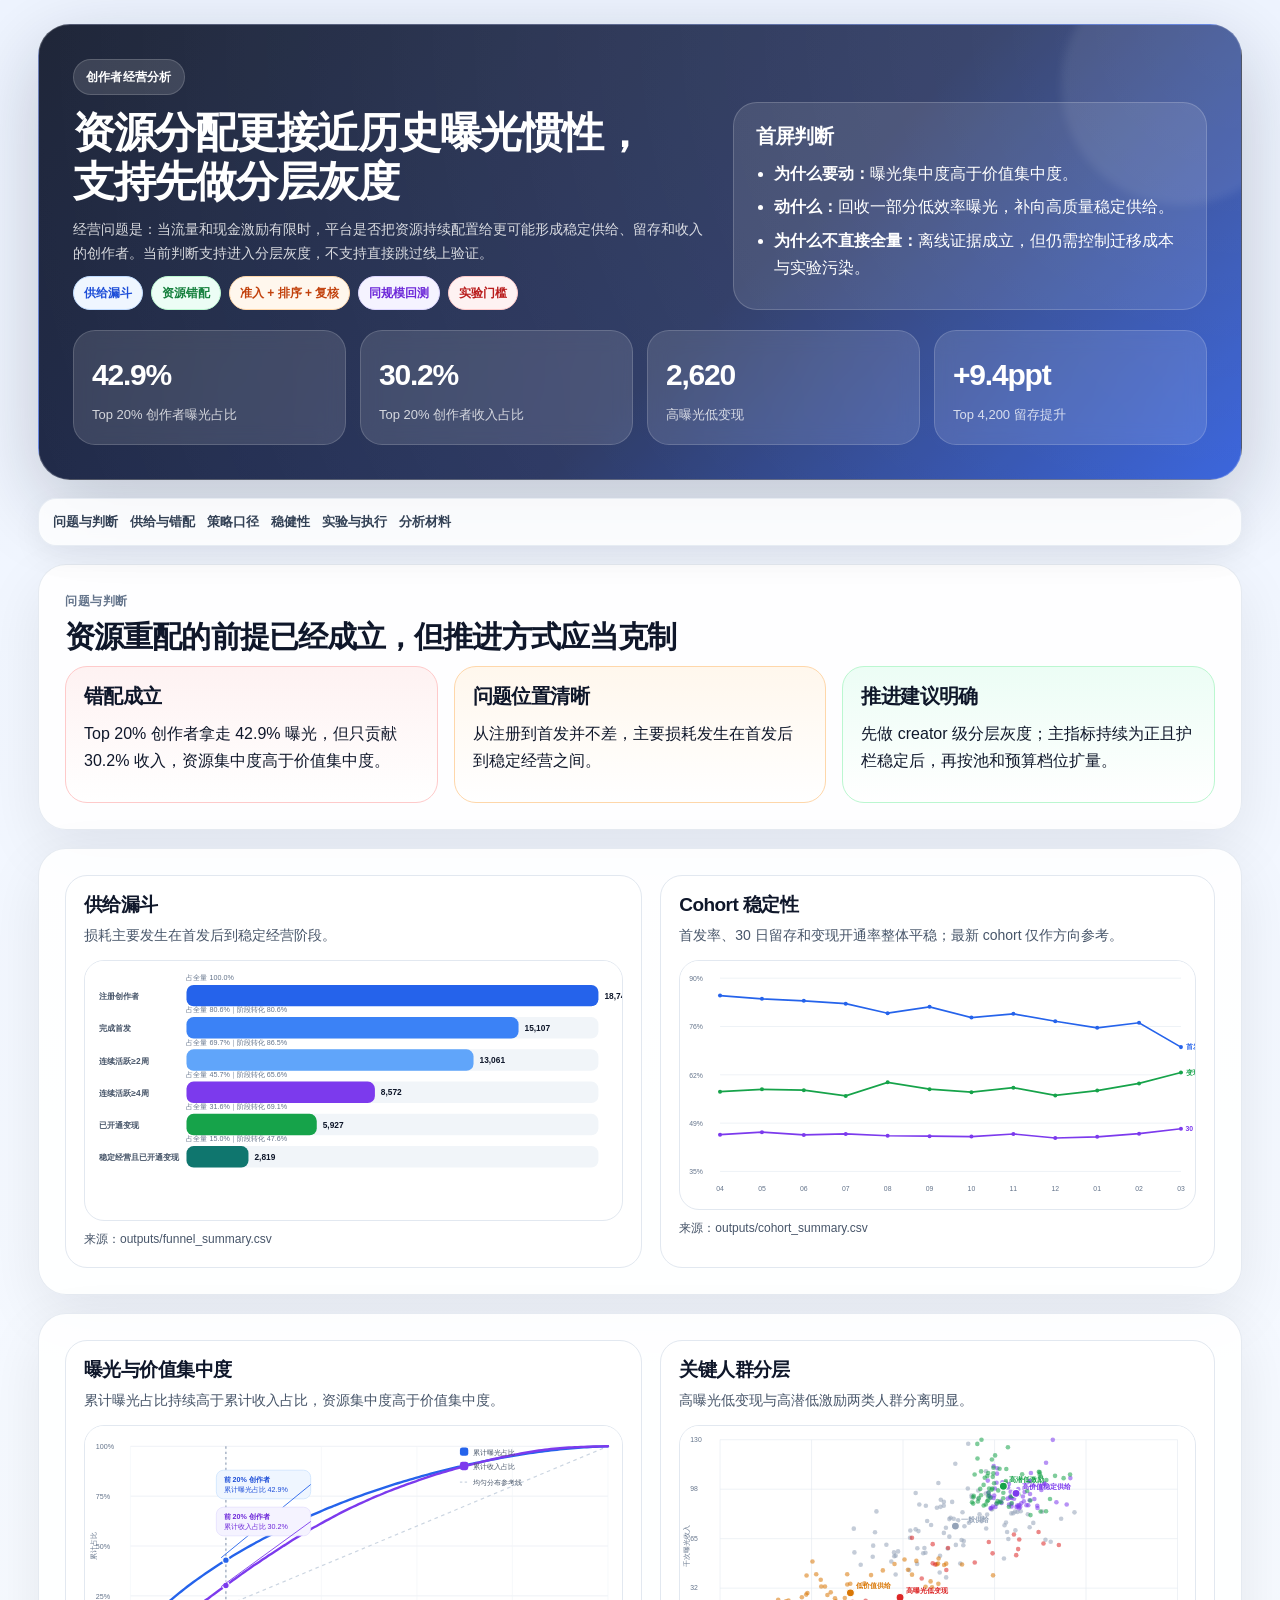
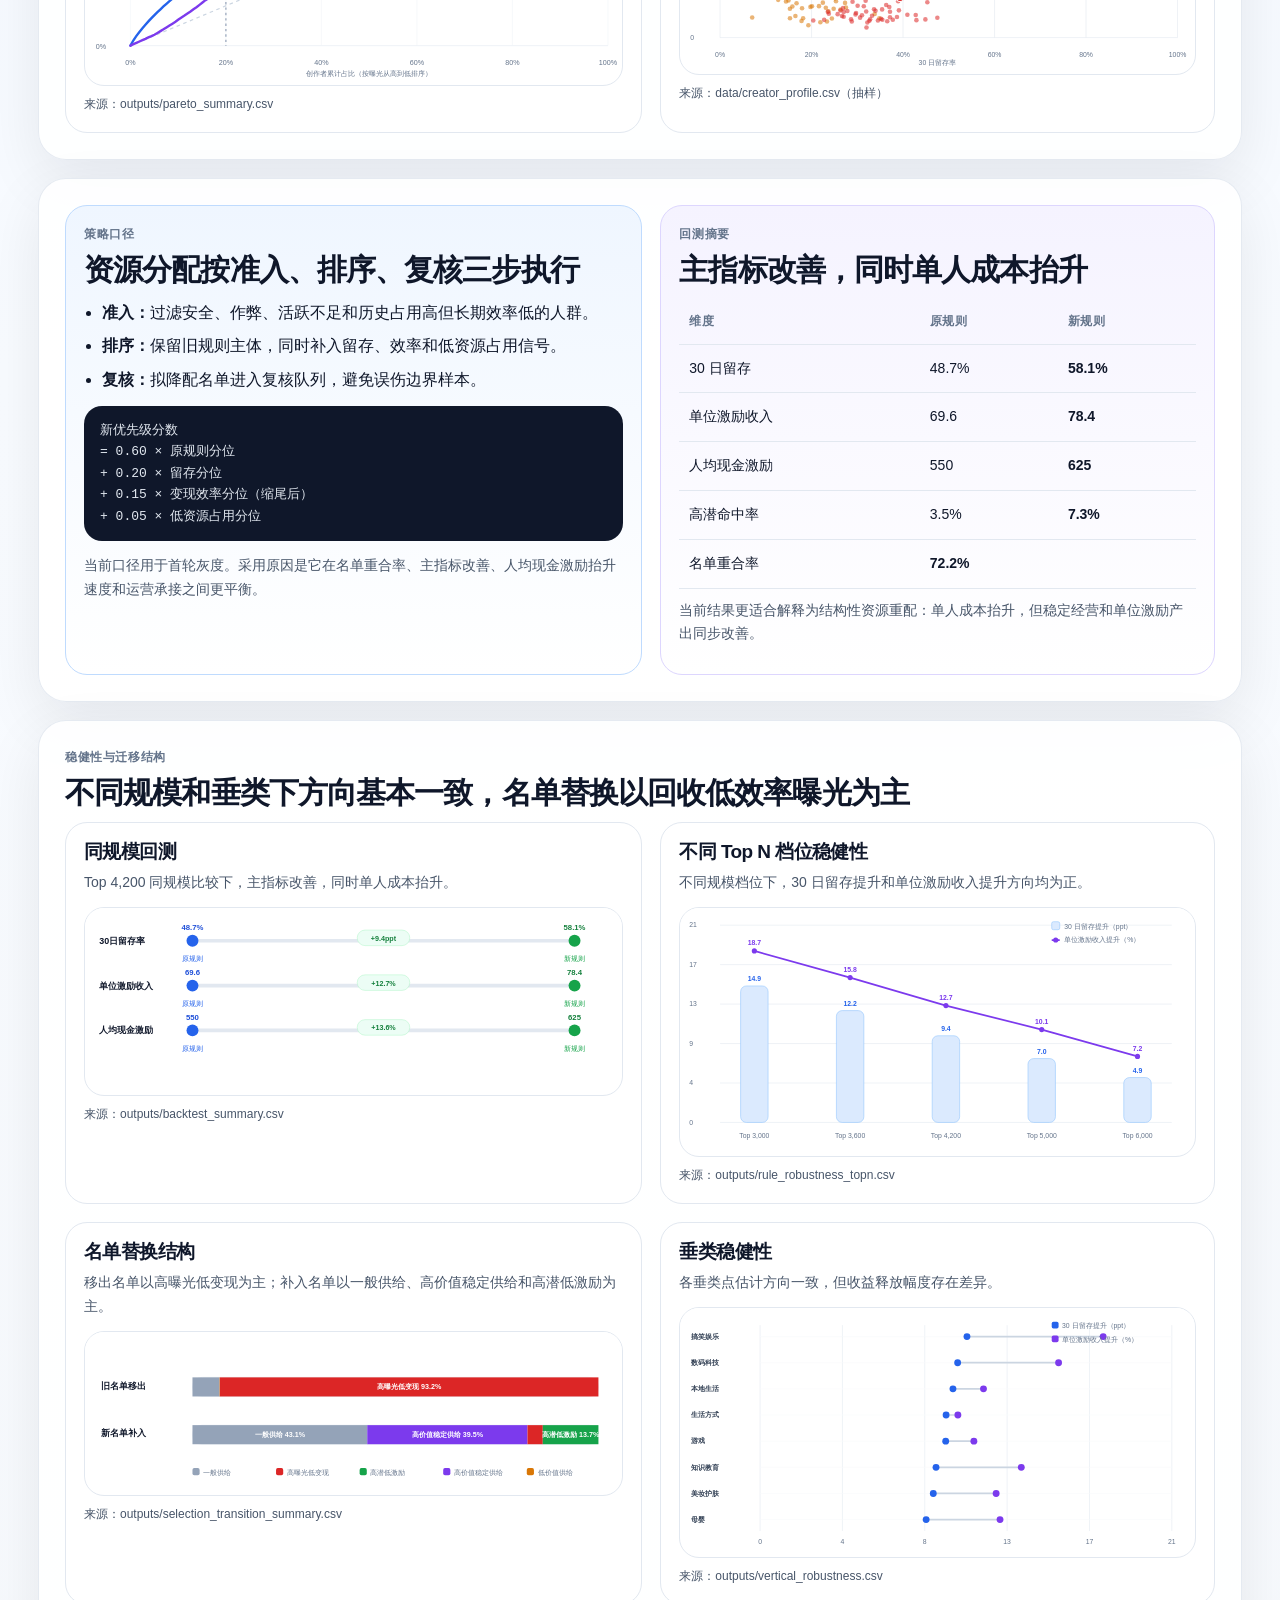
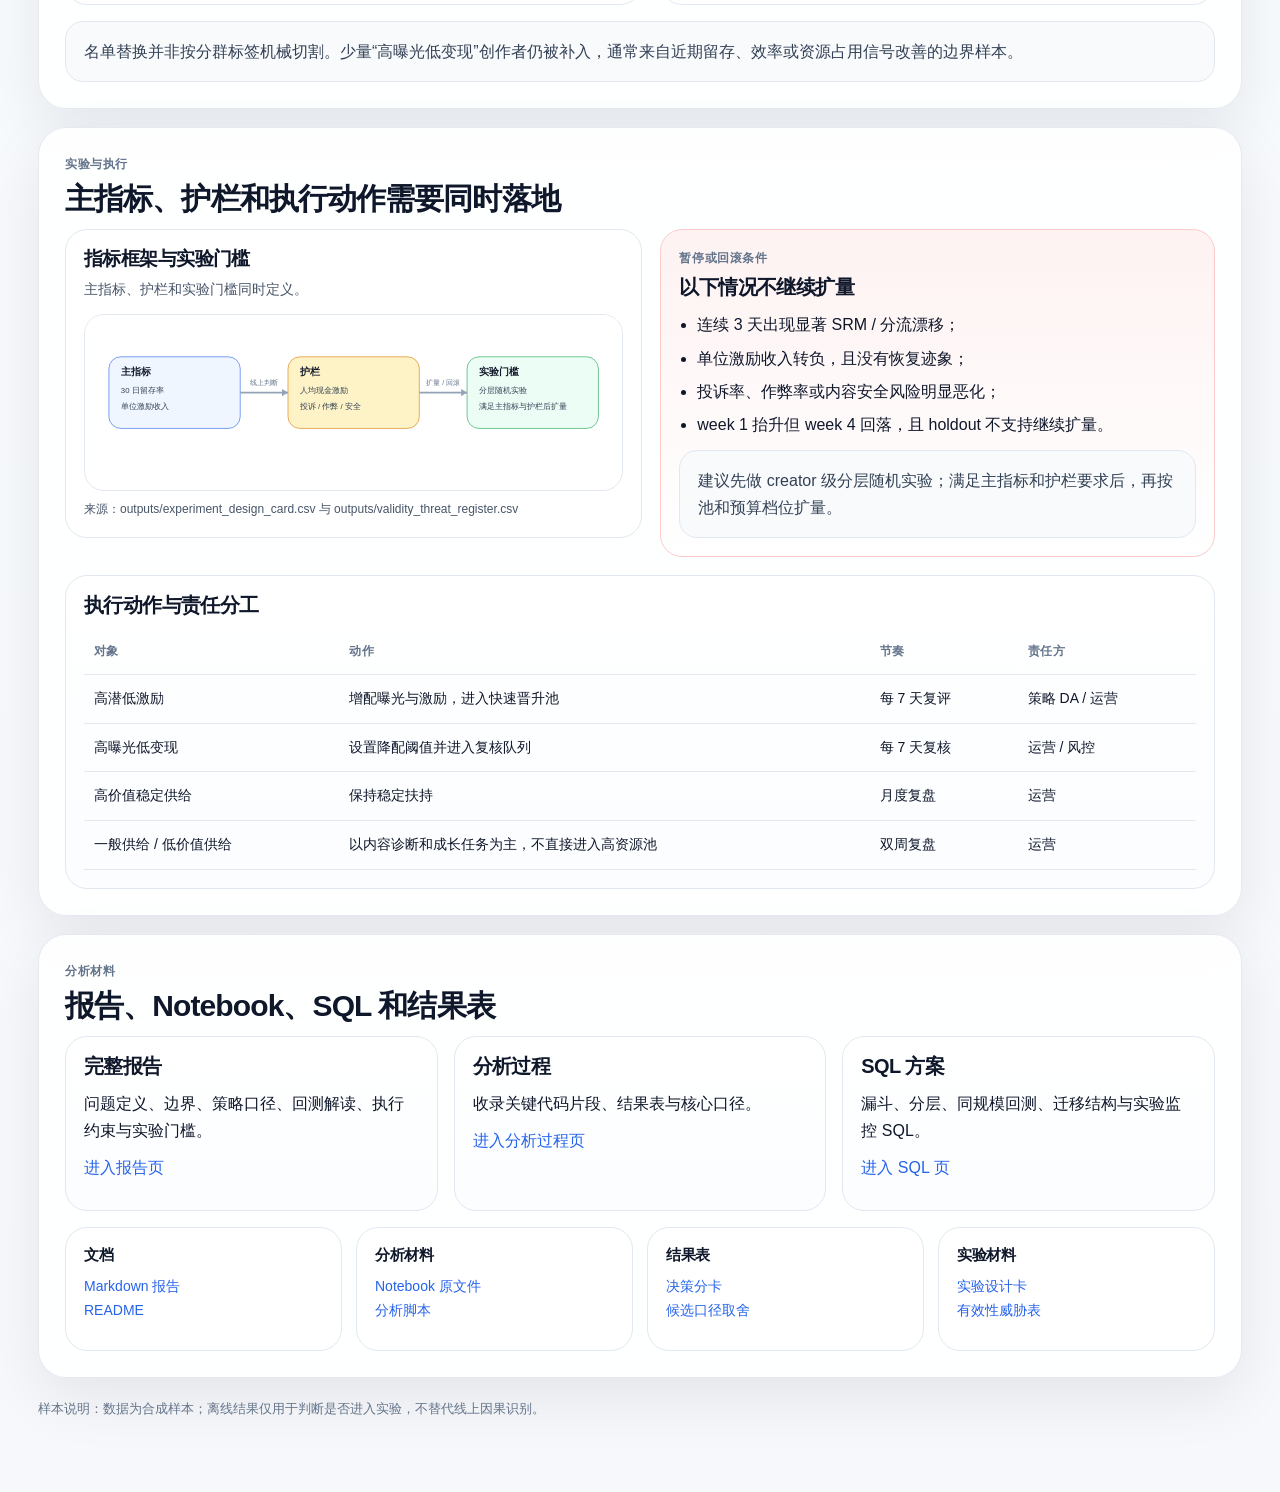
==== portfolio/index.html @ e6a39492 "first" ====
<!doctype html>
<html lang="zh-CN">
<head>
<meta charset="utf-8">
<meta name="viewport" content="width=device-width, initial-scale=1">
<title>创作者经营分析｜资源重配与实验上线</title>
<style>
:root{
  --bg:#eef4ff;--bg2:#f8fbff;--surface:#ffffff;--surface2:#f8fafc;--text:#0f172a;--muted:#475569;--line:#e2e8f0;
  --primary:#2563eb;--primary-soft:#dbeafe;--green:#16a34a;--green-soft:#ecfdf5;--amber:#d97706;--amber-soft:#fff7ed;
  --purple:#7c3aed;--purple-soft:#f5f3ff;--red:#dc2626;--red-soft:#fef2f2;--shadow:0 20px 60px rgba(2,8,23,.08);
}
*{box-sizing:border-box}
html{scroll-behavior:smooth}
body{margin:0;font-family:-apple-system,BlinkMacSystemFont,"Segoe UI","PingFang SC","Hiragino Sans GB","Microsoft YaHei",Arial,sans-serif;background:linear-gradient(180deg,var(--bg) 0%,var(--bg2) 42%,#f6f8fb 100%);color:var(--text);line-height:1.7}
a{color:var(--primary);text-decoration:none}
a:hover{text-decoration:underline}
.wrap{max-width:1240px;margin:0 auto;padding:24px 18px 72px}
.hero{position:relative;overflow:hidden;border-radius:32px;padding:34px;border:1px solid rgba(255,255,255,.22);background:radial-gradient(circle at top right,rgba(255,255,255,.18),rgba(255,255,255,.06)),linear-gradient(135deg,#0f172a,#172554 58%,#1d4ed8);color:#fff;box-shadow:0 24px 80px rgba(15,23,42,.22)}
.hero:before{content:"";position:absolute;right:-60px;top:-60px;width:240px;height:240px;border-radius:50%;background:rgba(255,255,255,.08);filter:blur(4px)}
.hero-grid{display:grid;grid-template-columns:1.15fr .85fr;gap:18px;align-items:end}
.badge{display:inline-flex;gap:8px;align-items:center;padding:7px 12px;border-radius:999px;background:rgba(255,255,255,.13);border:1px solid rgba(255,255,255,.16);font-size:12px;font-weight:700;letter-spacing:.02em}
h1,h2,h3,h4{line-height:1.15;letter-spacing:-.03em;margin:0 0 12px}
h1{font-size:42px} h2{font-size:30px} h3{font-size:20px} h4{font-size:15px}
p{margin:0 0 10px}
.small{font-size:14px;color:var(--muted)}
.hero .small{color:rgba(255,255,255,.82)}
.metric-grid{display:grid;grid-template-columns:repeat(4,minmax(0,1fr));gap:14px;margin-top:20px}
.metric{padding:18px;border-radius:22px;background:rgba(255,255,255,.12);border:1px solid rgba(255,255,255,.16);backdrop-filter:blur(10px)}
.metric .num{font-size:30px;font-weight:800;letter-spacing:-.04em}
.metric .lab{font-size:13px;color:rgba(255,255,255,.78);margin-top:4px}
.hero-panel{padding:22px;border-radius:24px;background:rgba(255,255,255,.10);border:1px solid rgba(255,255,255,.18)}
.hero-panel ul{margin:12px 0 0 18px}
.nav{position:sticky;top:12px;z-index:20;margin:18px 0;padding:12px 14px;border-radius:18px;background:rgba(255,255,255,.82);backdrop-filter:blur(12px);border:1px solid rgba(226,232,240,.8);display:flex;gap:12px;flex-wrap:wrap;box-shadow:0 10px 30px rgba(15,23,42,.06)}
.nav a{font-size:13px;font-weight:800;color:#334155}
.section{margin-top:18px;border-radius:28px;padding:26px;background:rgba(255,255,255,.88);border:1px solid rgba(226,232,240,.88);box-shadow:var(--shadow)}
.two{display:grid;grid-template-columns:1.02fr .98fr;gap:18px}
.three{display:grid;grid-template-columns:repeat(3,minmax(0,1fr));gap:16px}
.four{display:grid;grid-template-columns:repeat(4,minmax(0,1fr));gap:14px}
.card{border:1px solid var(--line);border-radius:22px;padding:18px;background:#fff}
.card.soft{background:linear-gradient(180deg,#fff,#fbfdff)}
.card.blue{background:linear-gradient(180deg,#eff6ff,#ffffff);border-color:#bfdbfe}
.card.green{background:linear-gradient(180deg,#ecfdf5,#ffffff);border-color:#bbf7d0}
.card.amber{background:linear-gradient(180deg,#fff7ed,#ffffff);border-color:#fed7aa}
.card.purple{background:linear-gradient(180deg,#f5f3ff,#ffffff);border-color:#ddd6fe}
.card.red{background:linear-gradient(180deg,#fef2f2,#ffffff);border-color:#fecaca}
.kicker{font-size:12px;font-weight:800;letter-spacing:.05em;text-transform:uppercase;color:#64748b;margin-bottom:8px}
.pillrow{display:flex;gap:8px;flex-wrap:wrap;margin-top:10px}
.pill{display:inline-flex;align-items:center;padding:6px 10px;border-radius:999px;font-size:12px;font-weight:800;border:1px solid transparent}
.pill.blue{background:#eff6ff;border-color:#bfdbfe;color:#1d4ed8}
.pill.green{background:#ecfdf5;border-color:#bbf7d0;color:#15803d}
.pill.amber{background:#fff7ed;border-color:#fed7aa;color:#c2410c}
.pill.purple{background:#f5f3ff;border-color:#ddd6fe;color:#6d28d9}
.pill.red{background:#fef2f2;border-color:#fecaca;color:#b91c1c}
.note{padding:16px 18px;border-radius:18px;border:1px solid var(--line);background:#f8fafc;color:#334155}
.table{width:100%;border-collapse:collapse;font-size:14px}
.table th,.table td{padding:12px 10px;border-bottom:1px solid var(--line);text-align:left;vertical-align:top}
.table th{font-size:12px;letter-spacing:.04em;text-transform:uppercase;color:#64748b}
.code{font-family:ui-monospace,SFMono-Regular,Menlo,monospace;background:#0f172a;color:#e2e8f0;padding:14px 16px;border-radius:18px;overflow:auto;font-size:13px;line-height:1.65}
pre.code{white-space:pre-wrap}
.figcap{font-size:14px;color:var(--muted);margin-top:10px}
.list{margin:8px 0 0 18px;padding:0}
.list li{margin:6px 0}
.divider{height:1px;background:linear-gradient(90deg,transparent,#cbd5e1,transparent);margin:18px 0}
.footer{margin-top:20px;color:#64748b;font-size:13px}
.callout{padding:18px 20px;border-radius:22px;background:linear-gradient(135deg,#eff6ff,#ffffff);border:1px solid #bfdbfe}
.chart-block{border:1px solid var(--line);border-radius:22px;padding:18px;background:#fff}
.chart-head h3{font-size:19px;margin-bottom:8px}
.chart-head p{font-size:14px;color:var(--muted);margin-bottom:12px}
.chart-svg{border-radius:20px;border:1px solid var(--line);background:#fff;overflow:hidden}
.chart-note{font-size:12px;color:var(--muted);margin-top:8px}
@media (max-width:980px){.hero-grid,.two,.three,.four,.metric-grid{grid-template-columns:1fr 1fr} h1{font-size:36px}}
@media (max-width:720px){.hero-grid,.two,.three,.four,.metric-grid{grid-template-columns:1fr}.wrap{padding:14px 12px 40px}.section{padding:20px}.nav{position:static} h1{font-size:30px} h2{font-size:25px}}
</style>
</head>
<body><div class="wrap">
<section class="hero" id="top">
  <div class="hero-grid">
    <div>
      <div class="badge">创作者经营分析</div>
      <h1 style="margin-top:14px;">资源分配更接近历史曝光惯性，<br>支持先做分层灰度</h1>
      <p class="small">经营问题是：当流量和现金激励有限时，平台是否把资源持续配置给更可能形成稳定供给、留存和收入的创作者。当前判断支持进入分层灰度，不支持直接跳过线上验证。</p>
      <div class="pillrow">
        <span class="pill blue">供给漏斗</span>
        <span class="pill green">资源错配</span>
        <span class="pill amber">准入 + 排序 + 复核</span>
        <span class="pill purple">同规模回测</span>
        <span class="pill red">实验门槛</span>
      </div>
    </div>
    <div class="hero-panel">
      <h3>首屏判断</h3>
      <ul class="list">
        <li><strong>为什么要动：</strong>曝光集中度高于价值集中度。</li>
        <li><strong>动什么：</strong>回收一部分低效率曝光，补向高质量稳定供给。</li>
        <li><strong>为什么不直接全量：</strong>离线证据成立，但仍需控制迁移成本与实验污染。</li>
      </ul>
    </div>
  </div>
  <div class="metric-grid">
    <div class="metric"><div class="num">42.9%</div><div class="lab">Top 20% 创作者曝光占比</div></div>
    <div class="metric"><div class="num">30.2%</div><div class="lab">Top 20% 创作者收入占比</div></div>
    <div class="metric"><div class="num">2,620</div><div class="lab">高曝光低变现</div></div>
    <div class="metric"><div class="num">+9.4ppt</div><div class="lab">Top 4,200 留存提升</div></div>
  </div>
</section>

<div class="nav">
  <a href="#judgement">问题与判断</a>
  <a href="#diagnosis">供给与错配</a>
  <a href="#strategy">策略口径</a>
  <a href="#robustness">稳健性</a>
  <a href="#launch">实验与执行</a>
  <a href="#materials">分析材料</a>
</div>

<section class="section" id="judgement">
  <div class="kicker">问题与判断</div>
  <h2>资源重配的前提已经成立，但推进方式应当克制</h2>
  <div class="three" style="margin-top:12px;">
    <div class="card red">
      <h3>错配成立</h3>
      <p>Top 20% 创作者拿走 42.9% 曝光，但只贡献 30.2% 收入，资源集中度高于价值集中度。</p>
    </div>
    <div class="card amber">
      <h3>问题位置清晰</h3>
      <p>从注册到首发并不差，主要损耗发生在首发后到稳定经营之间。</p>
    </div>
    <div class="card green">
      <h3>推进建议明确</h3>
      <p>先做 creator 级分层灰度；主指标持续为正且护栏稳定后，再按池和预算档位扩量。</p>
    </div>
  </div>
</section>

<section class="section two" id="diagnosis">
  <div class="chart-block">
    <div class="chart-head">
      <h3>供给漏斗</h3>
      <p>损耗主要发生在首发后到稳定经营阶段。</p>
    </div>
    <div class="chart-svg"><svg viewBox="0 0 900 420" width="100%" height="100%" xmlns="http://www.w3.org/2000/svg" role="img"><rect x="0" y="0" width="900" height="420" rx="22" fill="#fff"/><text x="24" y="64" font-size="14" fill="#475569" font-weight="700">注册创作者</text><rect x="170" y="40" width="690" height="36" rx="12" fill="#f1f5f9"/><rect x="170" y="40" width="690.0" height="36" rx="12" fill="#2563eb"/><text x="870.0" y="63" font-size="14" fill="#0f172a" font-weight="700">18,742</text><text x="170" y="32" font-size="12" fill="#64748b">占全量 100.0%</text><text x="24" y="118" font-size="14" fill="#475569" font-weight="700">完成首发</text><rect x="170" y="94" width="690" height="36" rx="12" fill="#f1f5f9"/><rect x="170" y="94" width="556.2" height="36" rx="12" fill="#3b82f6"/><text x="736.2" y="117" font-size="14" fill="#0f172a" font-weight="700">15,107</text><text x="170" y="86" font-size="12" fill="#64748b">占全量 80.6%｜阶段转化 80.6%</text><text x="24" y="172" font-size="14" fill="#475569" font-weight="700">连续活跃≥2周</text><rect x="170" y="148" width="690" height="36" rx="12" fill="#f1f5f9"/><rect x="170" y="148" width="480.8" height="36" rx="12" fill="#60a5fa"/><text x="660.8" y="171" font-size="14" fill="#0f172a" font-weight="700">13,061</text><text x="170" y="140" font-size="12" fill="#64748b">占全量 69.7%｜阶段转化 86.5%</text><text x="24" y="226" font-size="14" fill="#475569" font-weight="700">连续活跃≥4周</text><rect x="170" y="202" width="690" height="36" rx="12" fill="#f1f5f9"/><rect x="170" y="202" width="315.6" height="36" rx="12" fill="#7c3aed"/><text x="495.6" y="225" font-size="14" fill="#0f172a" font-weight="700">8,572</text><text x="170" y="194" font-size="12" fill="#64748b">占全量 45.7%｜阶段转化 65.6%</text><text x="24" y="280" font-size="14" fill="#475569" font-weight="700">已开通变现</text><rect x="170" y="256" width="690" height="36" rx="12" fill="#f1f5f9"/><rect x="170" y="256" width="218.2" height="36" rx="12" fill="#16a34a"/><text x="398.2" y="279" font-size="14" fill="#0f172a" font-weight="700">5,927</text><text x="170" y="248" font-size="12" fill="#64748b">占全量 31.6%｜阶段转化 69.1%</text><text x="24" y="334" font-size="14" fill="#475569" font-weight="700">稳定经营且已开通变现</text><rect x="170" y="310" width="690" height="36" rx="12" fill="#f1f5f9"/><rect x="170" y="310" width="103.8" height="36" rx="12" fill="#0f766e"/><text x="283.8" y="333" font-size="14" fill="#0f172a" font-weight="700">2,819</text><text x="170" y="302" font-size="12" fill="#64748b">占全量 15.0%｜阶段转化 47.6%</text></svg></div>
    <div class="chart-note">来源：outputs/funnel_summary.csv</div>
  </div>
  <div class="chart-block">
    <div class="chart-head">
      <h3>Cohort 稳定性</h3>
      <p>首发率、30 日留存和变现开通率整体平稳；最新 cohort 仅作方向参考。</p>
    </div>
    <div class="chart-svg"><svg viewBox="0 0 900 420" width="100%" height="100%" xmlns="http://www.w3.org/2000/svg" role="img"><rect x="0" y="0" width="900" height="420" rx="22" fill="#fff"/><line x1="70" y1="368.0" x2="876" y2="368.0" stroke="#e2e8f0" stroke-width="1"/><text x="16" y="373.0" font-size="12" fill="#64748b">35%</text><line x1="70" y1="283.5" x2="876" y2="283.5" stroke="#e2e8f0" stroke-width="1"/><text x="16" y="288.5" font-size="12" fill="#64748b">49%</text><line x1="70" y1="199.0" x2="876" y2="199.0" stroke="#e2e8f0" stroke-width="1"/><text x="16" y="204.0" font-size="12" fill="#64748b">62%</text><line x1="70" y1="114.5" x2="876" y2="114.5" stroke="#e2e8f0" stroke-width="1"/><text x="16" y="119.5" font-size="12" fill="#64748b">76%</text><line x1="70" y1="30.0" x2="876" y2="30.0" stroke="#e2e8f0" stroke-width="1"/><text x="16" y="35.0" font-size="12" fill="#64748b">90%</text><path d="M 70.0 60.4 L 143.3 66.2 L 216.5 69.6 L 289.8 74.6 L 363.1 91.3 L 436.4 80.2 L 509.6 98.9 L 582.9 92.3 L 656.2 105.4 L 729.5 116.8 L 802.7 108.0 L 876.0 150.6" fill="none" stroke="#2563eb" stroke-width="3"/><circle cx="70.0" cy="60.4" r="3.5" fill="#2563eb" /><circle cx="143.3" cy="66.2" r="3.5" fill="#2563eb" /><circle cx="216.5" cy="69.6" r="3.5" fill="#2563eb" /><circle cx="289.8" cy="74.6" r="3.5" fill="#2563eb" /><circle cx="363.1" cy="91.3" r="3.5" fill="#2563eb" /><circle cx="436.4" cy="80.2" r="3.5" fill="#2563eb" /><circle cx="509.6" cy="98.9" r="3.5" fill="#2563eb" /><circle cx="582.9" cy="92.3" r="3.5" fill="#2563eb" /><circle cx="656.2" cy="105.4" r="3.5" fill="#2563eb" /><circle cx="729.5" cy="116.8" r="3.5" fill="#2563eb" /><circle cx="802.7" cy="108.0" r="3.5" fill="#2563eb" /><circle cx="876.0" cy="150.6" r="3.5" fill="#2563eb" /><text x="884.0" y="154.6" font-size="12" fill="#2563eb" font-weight="700">首发率 70.4%</text><path d="M 70.0 303.7 L 143.3 299.3 L 216.5 304.1 L 289.8 302.3 L 363.1 305.6 L 436.4 306.4 L 509.6 307.0 L 582.9 302.5 L 656.2 309.5 L 729.5 307.5 L 802.7 302.0 L 876.0 293.3" fill="none" stroke="#7c3aed" stroke-width="3"/><circle cx="70.0" cy="303.7" r="3.5" fill="#7c3aed" /><circle cx="143.3" cy="299.3" r="3.5" fill="#7c3aed" /><circle cx="216.5" cy="304.1" r="3.5" fill="#7c3aed" /><circle cx="289.8" cy="302.3" r="3.5" fill="#7c3aed" /><circle cx="363.1" cy="305.6" r="3.5" fill="#7c3aed" /><circle cx="436.4" cy="306.4" r="3.5" fill="#7c3aed" /><circle cx="509.6" cy="307.0" r="3.5" fill="#7c3aed" /><circle cx="582.9" cy="302.5" r="3.5" fill="#7c3aed" /><circle cx="656.2" cy="309.5" r="3.5" fill="#7c3aed" /><circle cx="729.5" cy="307.5" r="3.5" fill="#7c3aed" /><circle cx="802.7" cy="302.0" r="3.5" fill="#7c3aed" /><circle cx="876.0" cy="293.3" r="3.5" fill="#7c3aed" /><text x="884.0" y="297.3" font-size="12" fill="#7c3aed" font-weight="700">30 日留存 47.1%</text><path d="M 70.0 228.6 L 143.3 224.4 L 216.5 225.8 L 289.8 235.9 L 363.1 212.2 L 436.4 224.1 L 509.6 229.4 L 582.9 221.5 L 656.2 235.0 L 729.5 226.6 L 802.7 214.0 L 876.0 195.0" fill="none" stroke="#16a34a" stroke-width="3"/><circle cx="70.0" cy="228.6" r="3.5" fill="#16a34a" /><circle cx="143.3" cy="224.4" r="3.5" fill="#16a34a" /><circle cx="216.5" cy="225.8" r="3.5" fill="#16a34a" /><circle cx="289.8" cy="235.9" r="3.5" fill="#16a34a" /><circle cx="363.1" cy="212.2" r="3.5" fill="#16a34a" /><circle cx="436.4" cy="224.1" r="3.5" fill="#16a34a" /><circle cx="509.6" cy="229.4" r="3.5" fill="#16a34a" /><circle cx="582.9" cy="221.5" r="3.5" fill="#16a34a" /><circle cx="656.2" cy="235.0" r="3.5" fill="#16a34a" /><circle cx="729.5" cy="226.6" r="3.5" fill="#16a34a" /><circle cx="802.7" cy="214.0" r="3.5" fill="#16a34a" /><circle cx="876.0" cy="195.0" r="3.5" fill="#16a34a" /><text x="884.0" y="199.0" font-size="12" fill="#16a34a" font-weight="700">变现开通率 63.2%</text><text x="70.0" y="402" font-size="12" fill="#64748b" text-anchor="middle">04</text><text x="143.3" y="402" font-size="12" fill="#64748b" text-anchor="middle">05</text><text x="216.5" y="402" font-size="12" fill="#64748b" text-anchor="middle">06</text><text x="289.8" y="402" font-size="12" fill="#64748b" text-anchor="middle">07</text><text x="363.1" y="402" font-size="12" fill="#64748b" text-anchor="middle">08</text><text x="436.4" y="402" font-size="12" fill="#64748b" text-anchor="middle">09</text><text x="509.6" y="402" font-size="12" fill="#64748b" text-anchor="middle">10</text><text x="582.9" y="402" font-size="12" fill="#64748b" text-anchor="middle">11</text><text x="656.2" y="402" font-size="12" fill="#64748b" text-anchor="middle">12</text><text x="729.5" y="402" font-size="12" fill="#64748b" text-anchor="middle">01</text><text x="802.7" y="402" font-size="12" fill="#64748b" text-anchor="middle">02</text><text x="876.0" y="402" font-size="12" fill="#64748b" text-anchor="middle">03</text></svg></div>
    <div class="chart-note">来源：outputs/cohort_summary.csv</div>
  </div>
</section>

<section class="section two">
  <div class="chart-block">
    <div class="chart-head">
      <h3>曝光与价值集中度</h3>
      <p>累计曝光占比持续高于累计收入占比，资源集中度高于价值集中度。</p>
    </div>
    <div class="chart-svg"><svg viewBox="0 0 900 420" width="100%" height="100%" xmlns="http://www.w3.org/2000/svg" role="img" aria-label="曝光与价值集中度曲线"><rect x="0" y="0" width="900" height="420" rx="22" fill="#fff"/><line x1="76" y1="368.0" x2="876" y2="368.0" stroke="#e2e8f0" stroke-width="1"/><text x="18" y="373.0" font-size="12" fill="#64748b">0%</text><line x1="76" y1="284.5" x2="876" y2="284.5" stroke="#e2e8f0" stroke-width="1"/><text x="18" y="289.5" font-size="12" fill="#64748b">25%</text><line x1="76" y1="201.0" x2="876" y2="201.0" stroke="#e2e8f0" stroke-width="1"/><text x="18" y="206.0" font-size="12" fill="#64748b">50%</text><line x1="76" y1="117.5" x2="876" y2="117.5" stroke="#e2e8f0" stroke-width="1"/><text x="18" y="122.5" font-size="12" fill="#64748b">75%</text><line x1="76" y1="34.0" x2="876" y2="34.0" stroke="#e2e8f0" stroke-width="1"/><text x="18" y="39.0" font-size="12" fill="#64748b">100%</text><line x1="76.0" y1="34" x2="76.0" y2="368" stroke="#f1f5f9" stroke-width="1"/><text x="76.0" y="401" font-size="12" fill="#64748b" text-anchor="middle">0%</text><line x1="236.0" y1="34" x2="236.0" y2="368" stroke="#f1f5f9" stroke-width="1"/><text x="236.0" y="401" font-size="12" fill="#64748b" text-anchor="middle">20%</text><line x1="396.0" y1="34" x2="396.0" y2="368" stroke="#f1f5f9" stroke-width="1"/><text x="396.0" y="401" font-size="12" fill="#64748b" text-anchor="middle">40%</text><line x1="556.0" y1="34" x2="556.0" y2="368" stroke="#f1f5f9" stroke-width="1"/><text x="556.0" y="401" font-size="12" fill="#64748b" text-anchor="middle">60%</text><line x1="716.0" y1="34" x2="716.0" y2="368" stroke="#f1f5f9" stroke-width="1"/><text x="716.0" y="401" font-size="12" fill="#64748b" text-anchor="middle">80%</text><line x1="876.0" y1="34" x2="876.0" y2="368" stroke="#f1f5f9" stroke-width="1"/><text x="876.0" y="401" font-size="12" fill="#64748b" text-anchor="middle">100%</text><path d="M 76 368 L 876 34" fill="none" stroke="#cbd5e1" stroke-width="2" stroke-dasharray="6 6"/><path d="M 76.1 367.8 L 81.1 358.9 L 86.1 351.6 L 91.1 345.0 L 96.2 338.7 L 101.2 332.9 L 106.2 327.3 L 111.3 321.9 L 116.3 316.8 L 121.3 311.8 L 126.4 307.0 L 131.4 302.3 L 136.4 297.8 L 141.5 293.4 L 146.5 289.1 L 151.5 284.9 L 156.5 280.8 L 161.6 276.8 L 166.6 272.8 L 171.6 268.9 L 176.7 265.1 L 181.7 261.4 L 186.7 257.7 L 191.8 254.1 L 196.8 250.6 L 201.8 247.1 L 206.9 243.7 L 211.9 240.3 L 216.9 236.9 L 221.9 233.7 L 227.0 230.4 L 232.0 227.2 L 236.0 224.7 L 237.0 224.1 L 242.1 221.0 L 247.1 217.9 L 252.1 214.9 L 257.2 211.9 L 262.2 209.0 L 267.2 206.1 L 272.3 203.2 L 277.3 200.4 L 282.3 197.6 L 287.3 194.8 L 292.4 192.1 L 297.4 189.4 L 302.4 186.7 L 307.5 184.1 L 312.5 181.5 L 317.5 178.9 L 322.6 176.4 L 327.6 173.8 L 332.6 171.4 L 337.7 168.9 L 342.7 166.5 L 347.7 164.1 L 352.7 161.7 L 357.8 159.3 L 362.8 157.0 L 367.8 154.7 L 372.9 152.5 L 377.9 150.2 L 382.9 148.0 L 388.0 145.8 L 393.0 143.7 L 398.0 141.5 L 403.1 139.4 L 408.1 137.3 L 413.1 135.3 L 418.1 133.2 L 423.2 131.2 L 428.2 129.3 L 433.2 127.3 L 438.3 125.4 L 443.3 123.5 L 448.3 121.6 L 453.4 119.7 L 458.4 117.9 L 463.4 116.1 L 468.5 114.3 L 473.5 112.5 L 478.6 110.7 L 483.6 109.0 L 488.6 107.3 L 493.7 105.6 L 498.7 104.0 L 503.7 102.3 L 508.8 100.7 L 513.8 99.1 L 518.8 97.5 L 523.8 95.9 L 528.9 94.4 L 533.9 92.9 L 538.9 91.4 L 544.0 89.9 L 549.0 88.4 L 554.0 87.0 L 559.1 85.5 L 564.1 84.1 L 569.1 82.8 L 574.2 81.4 L 579.2 80.0 L 584.2 78.7 L 589.2 77.4 L 594.3 76.1 L 599.3 74.8 L 604.3 73.6 L 609.4 72.3 L 614.4 71.1 L 619.4 69.9 L 624.5 68.7 L 629.5 67.5 L 634.5 66.4 L 639.6 65.2 L 644.6 64.1 L 649.6 63.0 L 654.6 61.9 L 659.7 60.9 L 664.7 59.8 L 669.7 58.8 L 674.8 57.8 L 679.8 56.8 L 684.8 55.8 L 689.9 54.8 L 694.9 53.9 L 699.9 53.0 L 705.0 52.1 L 710.0 51.2 L 715.0 50.3 L 720.0 49.5 L 725.1 48.6 L 730.1 47.8 L 735.1 47.0 L 740.2 46.2 L 745.2 45.5 L 750.2 44.8 L 755.3 44.0 L 760.3 43.4 L 765.3 42.7 L 770.4 42.0 L 775.4 41.4 L 780.4 40.8 L 785.4 40.3 L 790.5 39.7 L 795.5 39.2 L 800.5 38.7 L 805.6 38.2 L 810.6 37.7 L 815.6 37.3 L 820.7 36.9 L 825.7 36.5 L 830.7 36.1 L 835.8 35.8 L 840.8 35.5 L 845.8 35.2 L 850.8 34.9 L 855.9 34.7 L 860.9 34.5 L 865.9 34.3 L 871.0 34.1 L 876.0 34.0" fill="none" stroke="#2563eb" stroke-width="4" stroke-linecap="round"/><path d="M 76.1 368.0 L 81.1 365.5 L 86.1 363.2 L 91.1 361.0 L 96.2 358.8 L 101.2 356.6 L 106.2 354.1 L 111.3 352.0 L 116.3 349.6 L 121.3 346.6 L 126.4 343.6 L 131.4 340.6 L 136.4 337.4 L 141.5 334.2 L 146.5 331.1 L 151.5 327.9 L 156.5 324.2 L 161.6 320.7 L 166.6 317.5 L 171.6 314.1 L 176.7 310.8 L 181.7 306.9 L 186.7 303.7 L 191.8 299.7 L 196.8 295.6 L 201.8 291.7 L 206.9 288.4 L 211.9 284.6 L 216.9 281.0 L 221.9 277.3 L 227.0 273.6 L 232.0 270.0 L 236.0 267.1 L 237.0 266.3 L 242.1 262.8 L 247.1 258.9 L 252.1 255.4 L 257.2 251.8 L 262.2 248.1 L 267.2 244.6 L 272.3 241.0 L 277.3 237.4 L 282.3 233.8 L 287.3 230.6 L 292.4 227.2 L 297.4 223.8 L 302.4 220.5 L 307.5 217.0 L 312.5 213.8 L 317.5 210.6 L 322.6 207.2 L 327.6 204.1 L 332.6 200.8 L 337.7 197.6 L 342.7 194.2 L 347.7 191.1 L 352.7 187.9 L 357.8 184.9 L 362.8 181.8 L 367.8 178.8 L 372.9 175.8 L 377.9 173.0 L 382.9 170.1 L 388.0 167.4 L 393.0 164.6 L 398.0 161.8 L 403.1 159.0 L 408.1 156.4 L 413.1 153.6 L 418.1 150.9 L 423.2 148.2 L 428.2 145.6 L 433.2 143.0 L 438.3 140.5 L 443.3 138.0 L 448.3 135.7 L 453.4 133.4 L 458.4 131.0 L 463.4 128.8 L 468.5 126.5 L 473.5 124.2 L 478.6 121.9 L 483.6 119.7 L 488.6 117.6 L 493.7 115.6 L 498.7 113.5 L 503.7 111.3 L 508.8 109.3 L 513.8 107.4 L 518.8 105.5 L 523.8 103.5 L 528.9 101.6 L 533.9 99.7 L 538.9 97.9 L 544.0 96.2 L 549.0 94.4 L 554.0 92.7 L 559.1 90.8 L 564.1 89.1 L 569.1 87.4 L 574.2 85.7 L 579.2 84.0 L 584.2 82.4 L 589.2 80.8 L 594.3 79.2 L 599.3 77.8 L 604.3 76.3 L 609.4 74.8 L 614.4 73.3 L 619.4 71.8 L 624.5 70.4 L 629.5 69.1 L 634.5 67.8 L 639.6 66.4 L 644.6 65.1 L 649.6 63.8 L 654.6 62.5 L 659.7 61.3 L 664.7 60.1 L 669.7 58.8 L 674.8 57.6 L 679.8 56.4 L 684.8 55.3 L 689.9 54.1 L 694.9 53.1 L 699.9 52.0 L 705.0 51.0 L 710.0 50.0 L 715.0 48.9 L 720.0 47.9 L 725.1 47.0 L 730.1 46.1 L 735.1 45.2 L 740.2 44.3 L 745.2 43.5 L 750.2 42.7 L 755.3 41.9 L 760.3 41.1 L 765.3 40.4 L 770.4 39.8 L 775.4 39.2 L 780.4 38.6 L 785.4 38.1 L 790.5 37.6 L 795.5 37.2 L 800.5 36.8 L 805.6 36.4 L 810.6 36.0 L 815.6 35.8 L 820.7 35.5 L 825.7 35.3 L 830.7 35.0 L 835.8 34.9 L 840.8 34.7 L 845.8 34.6 L 850.8 34.4 L 855.9 34.3 L 860.9 34.2 L 865.9 34.1 L 871.0 34.0 L 876.0 34.0" fill="none" stroke="#7c3aed" stroke-width="4" stroke-linecap="round"/><line x1="236.0" y1="34" x2="236.0" y2="368" stroke="#94a3b8" stroke-width="2" stroke-dasharray="4 5"/><circle cx="236.0" cy="224.7" r="5.5" fill="#2563eb" stroke="#fff" stroke-width="2"/><circle cx="236.0" cy="267.1" r="5.5" fill="#7c3aed" stroke="#fff" stroke-width="2"/><rect x="220" y="74" width="158" height="48" rx="12" fill="#eff6ff" stroke="#bfdbfe"/><text x="232" y="93" font-size="12" fill="#1d4ed8" font-weight="700">前 20% 创作者</text><text x="232" y="111" font-size="12" fill="#1d4ed8">累计曝光占比 42.9%</text><path d="M 378 98 L 228.0 220.7" fill="none" stroke="#2563eb" stroke-width="1.5"/><rect x="220" y="136" width="158" height="48" rx="12" fill="#f5f3ff" stroke="#ddd6fe"/><text x="232" y="155" font-size="12" fill="#6d28d9" font-weight="700">前 20% 创作者</text><text x="232" y="173" font-size="12" fill="#6d28d9">累计收入占比 30.2%</text><path d="M 378 160 L 228.0 269.1" fill="none" stroke="#7c3aed" stroke-width="1.5"/><rect x="628" y="36" width="14" height="14" rx="4" fill="#2563eb"/><text x="650" y="48" font-size="12" fill="#475569">累计曝光占比</text><rect x="628" y="60" width="14" height="14" rx="4" fill="#7c3aed"/><text x="650" y="72" font-size="12" fill="#475569">累计收入占比</text><line x1="628" y1="94" x2="642" y2="94" stroke="#cbd5e1" stroke-width="2" stroke-dasharray="4 4"/><text x="650" y="98" font-size="12" fill="#475569">均匀分布参考线</text><text x="476.0" y="418" font-size="12" fill="#64748b" text-anchor="middle">创作者累计占比（按曝光从高到低排序）</text><text x="18" y="201.0" font-size="12" fill="#64748b" transform="rotate(-90 18 201.0)" text-anchor="middle">累计占比</text></svg></div>
    <div class="chart-note">来源：outputs/pareto_summary.csv</div>
  </div>
  <div class="chart-block">
    <div class="chart-head">
      <h3>关键人群分层</h3>
      <p>高曝光低变现与高潜低激励两类人群分离明显。</p>
    </div>
    <div class="chart-svg"><svg viewBox="0 0 900 420" width="100%" height="100%" xmlns="http://www.w3.org/2000/svg" role="img"><rect x="0" y="0" width="900" height="420" rx="22" fill="#fff"/><line x1="70.0" y1="24" x2="70.0" y2="370" stroke="#e2e8f0" /><text x="70.0" y="404" font-size="12" fill="#64748b" text-anchor="middle">0%</text><line x1="230.0" y1="24" x2="230.0" y2="370" stroke="#e2e8f0" /><text x="230.0" y="404" font-size="12" fill="#64748b" text-anchor="middle">20%</text><line x1="390.0" y1="24" x2="390.0" y2="370" stroke="#e2e8f0" /><text x="390.0" y="404" font-size="12" fill="#64748b" text-anchor="middle">40%</text><line x1="550.0" y1="24" x2="550.0" y2="370" stroke="#e2e8f0" /><text x="550.0" y="404" font-size="12" fill="#64748b" text-anchor="middle">60%</text><line x1="710.0" y1="24" x2="710.0" y2="370" stroke="#e2e8f0" /><text x="710.0" y="404" font-size="12" fill="#64748b" text-anchor="middle">80%</text><line x1="870.0" y1="24" x2="870.0" y2="370" stroke="#e2e8f0" /><text x="870.0" y="404" font-size="12" fill="#64748b" text-anchor="middle">100%</text><line x1="70" y1="370.0" x2="870" y2="370.0" stroke="#e2e8f0" /><text x="18" y="374.0" font-size="12" fill="#64748b">0</text><line x1="70" y1="283.5" x2="870" y2="283.5" stroke="#e2e8f0" /><text x="18" y="287.5" font-size="12" fill="#64748b">32</text><line x1="70" y1="197.0" x2="870" y2="197.0" stroke="#e2e8f0" /><text x="18" y="201.0" font-size="12" fill="#64748b">65</text><line x1="70" y1="110.5" x2="870" y2="110.5" stroke="#e2e8f0" /><text x="18" y="114.5" font-size="12" fill="#64748b">98</text><line x1="70" y1="24.0" x2="870" y2="24.0" stroke="#e2e8f0" /><text x="18" y="28.0" font-size="12" fill="#64748b">130</text><circle cx="456.0" cy="129.1" r="4" fill="#94a3b8" fill-opacity="0.55"/><circle cx="535.4" cy="179.2" r="4" fill="#94a3b8" fill-opacity="0.55"/><circle cx="527.3" cy="166.6" r="4" fill="#94a3b8" fill-opacity="0.55"/><circle cx="425.3" cy="222.5" r="4" fill="#94a3b8" fill-opacity="0.55"/><circle cx="689.8" cy="151.0" r="4" fill="#94a3b8" fill-opacity="0.55"/><circle cx="582.8" cy="152.6" r="4" fill="#94a3b8" fill-opacity="0.55"/><circle cx="429.9" cy="139.4" r="4" fill="#94a3b8" fill-opacity="0.55"/><circle cx="572.0" cy="185.3" r="4" fill="#94a3b8" fill-opacity="0.55"/><circle cx="495.4" cy="208.5" r="4" fill="#94a3b8" fill-opacity="0.55"/><circle cx="567.5" cy="173.4" r="4" fill="#94a3b8" fill-opacity="0.55"/><circle cx="316.0" cy="242.7" r="4" fill="#94a3b8" fill-opacity="0.55"/><circle cx="570.1" cy="168.8" r="4" fill="#94a3b8" fill-opacity="0.55"/><circle cx="449.2" cy="142.9" r="4" fill="#94a3b8" fill-opacity="0.55"/><circle cx="478.6" cy="162.1" r="4" fill="#94a3b8" fill-opacity="0.55"/><circle cx="510.3" cy="124.8" r="4" fill="#94a3b8" fill-opacity="0.55"/><circle cx="415.0" cy="213.8" r="4" fill="#94a3b8" fill-opacity="0.55"/><circle cx="482.4" cy="207.9" r="4" fill="#94a3b8" fill-opacity="0.55"/><circle cx="496.2" cy="201.1" r="4" fill="#94a3b8" fill-opacity="0.55"/><circle cx="475.9" cy="132.7" r="4" fill="#94a3b8" fill-opacity="0.55"/><circle cx="417.0" cy="183.8" r="4" fill="#94a3b8" fill-opacity="0.55"/><circle cx="492.4" cy="199.4" r="4" fill="#94a3b8" fill-opacity="0.55"/><circle cx="369.5" cy="236.9" r="4" fill="#94a3b8" fill-opacity="0.55"/><circle cx="360.9" cy="207.7" r="4" fill="#94a3b8" fill-opacity="0.55"/><circle cx="451.8" cy="99.8" r="4" fill="#94a3b8" fill-opacity="0.55"/><circle cx="639.1" cy="199.0" r="4" fill="#94a3b8" fill-opacity="0.55"/><circle cx="427.4" cy="213.3" r="4" fill="#94a3b8" fill-opacity="0.55"/><circle cx="465.4" cy="264.7" r="4" fill="#94a3b8" fill-opacity="0.55"/><circle cx="497.4" cy="175.2" r="4" fill="#94a3b8" fill-opacity="0.55"/><circle cx="486.3" cy="165.0" r="4" fill="#94a3b8" fill-opacity="0.55"/><circle cx="461.4" cy="186.9" r="4" fill="#94a3b8" fill-opacity="0.55"/><circle cx="590.0" cy="150.3" r="4" fill="#94a3b8" fill-opacity="0.55"/><circle cx="400.8" cy="252.0" r="4" fill="#94a3b8" fill-opacity="0.55"/><circle cx="473.1" cy="160.5" r="4" fill="#94a3b8" fill-opacity="0.55"/><circle cx="494.0" cy="150.8" r="4" fill="#94a3b8" fill-opacity="0.55"/><circle cx="608.2" cy="154.4" r="4" fill="#94a3b8" fill-opacity="0.55"/><circle cx="535.0" cy="79.1" r="4" fill="#94a3b8" fill-opacity="0.55"/><circle cx="481.4" cy="66.0" r="4" fill="#94a3b8" fill-opacity="0.55"/><circle cx="343.5" cy="149.3" r="4" fill="#94a3b8" fill-opacity="0.55"/><circle cx="432.2" cy="166.0" r="4" fill="#94a3b8" fill-opacity="0.55"/><circle cx="412.1" cy="117.3" r="4" fill="#94a3b8" fill-opacity="0.55"/><circle cx="303.9" cy="179.5" r="4" fill="#94a3b8" fill-opacity="0.55"/><circle cx="414.6" cy="241.1" r="4" fill="#94a3b8" fill-opacity="0.55"/><circle cx="595.8" cy="149.0" r="4" fill="#94a3b8" fill-opacity="0.55"/><circle cx="402.7" cy="182.6" r="4" fill="#94a3b8" fill-opacity="0.55"/><circle cx="503.3" cy="109.3" r="4" fill="#94a3b8" fill-opacity="0.55"/><circle cx="490.1" cy="240.4" r="4" fill="#94a3b8" fill-opacity="0.55"/><circle cx="617.8" cy="169.4" r="4" fill="#94a3b8" fill-opacity="0.55"/><circle cx="337.0" cy="228.5" r="4" fill="#94a3b8" fill-opacity="0.55"/><circle cx="402.3" cy="195.4" r="4" fill="#94a3b8" fill-opacity="0.55"/><circle cx="374.7" cy="227.9" r="4" fill="#94a3b8" fill-opacity="0.55"/><circle cx="454.1" cy="256.2" r="4" fill="#94a3b8" fill-opacity="0.55"/><circle cx="633.6" cy="149.7" r="4" fill="#94a3b8" fill-opacity="0.55"/><circle cx="521.7" cy="126.8" r="4" fill="#94a3b8" fill-opacity="0.55"/><circle cx="471.0" cy="162.8" r="4" fill="#94a3b8" fill-opacity="0.55"/><circle cx="454.8" cy="227.0" r="4" fill="#94a3b8" fill-opacity="0.55"/><circle cx="585.9" cy="149.4" r="4" fill="#94a3b8" fill-opacity="0.55"/><circle cx="566.5" cy="231.7" r="4" fill="#94a3b8" fill-opacity="0.55"/><circle cx="648.2" cy="202.5" r="4" fill="#94a3b8" fill-opacity="0.55"/><circle cx="461.2" cy="139.4" r="4" fill="#94a3b8" fill-opacity="0.55"/><circle cx="529.0" cy="160.7" r="4" fill="#94a3b8" fill-opacity="0.55"/><circle cx="374.2" cy="221.0" r="4" fill="#94a3b8" fill-opacity="0.55"/><circle cx="611.4" cy="176.9" r="4" fill="#94a3b8" fill-opacity="0.55"/><circle cx="537.1" cy="154.7" r="4" fill="#94a3b8" fill-opacity="0.55"/><circle cx="505.3" cy="169.1" r="4" fill="#94a3b8" fill-opacity="0.55"/><circle cx="523.8" cy="154.3" r="4" fill="#94a3b8" fill-opacity="0.55"/><circle cx="455.5" cy="141.4" r="4" fill="#94a3b8" fill-opacity="0.55"/><circle cx="666.5" cy="162.2" r="4" fill="#94a3b8" fill-opacity="0.55"/><circle cx="521.6" cy="112.7" r="4" fill="#94a3b8" fill-opacity="0.55"/><circle cx="429.2" cy="221.5" r="4" fill="#94a3b8" fill-opacity="0.55"/><circle cx="471.0" cy="193.5" r="4" fill="#94a3b8" fill-opacity="0.55"/><circle cx="465.0" cy="177.8" r="4" fill="#94a3b8" fill-opacity="0.55"/><circle cx="545.9" cy="145.5" r="4" fill="#94a3b8" fill-opacity="0.55"/><circle cx="439.1" cy="173.2" r="4" fill="#94a3b8" fill-opacity="0.55"/><circle cx="504.0" cy="31.1" r="4" fill="#94a3b8" fill-opacity="0.55"/><circle cx="305.0" cy="221.0" r="4" fill="#94a3b8" fill-opacity="0.55"/><circle cx="509.8" cy="121.6" r="4" fill="#94a3b8" fill-opacity="0.55"/><circle cx="468.1" cy="214.2" r="4" fill="#94a3b8" fill-opacity="0.55"/><circle cx="381.3" cy="219.3" r="4" fill="#94a3b8" fill-opacity="0.55"/><circle cx="544.3" cy="145.5" r="4" fill="#94a3b8" fill-opacity="0.55"/><circle cx="461.4" cy="132.7" r="4" fill="#94a3b8" fill-opacity="0.55"/><circle cx="412.1" cy="180.7" r="4" fill="#94a3b8" fill-opacity="0.55"/><circle cx="337.8" cy="209.2" r="4" fill="#94a3b8" fill-opacity="0.55"/><circle cx="534.6" cy="118.0" r="4" fill="#94a3b8" fill-opacity="0.55"/><circle cx="586.5" cy="182.5" r="4" fill="#94a3b8" fill-opacity="0.55"/><circle cx="418.5" cy="137.2" r="4" fill="#94a3b8" fill-opacity="0.55"/><circle cx="377.1" cy="226.7" r="4" fill="#94a3b8" fill-opacity="0.55"/><circle cx="579.4" cy="152.8" r="4" fill="#94a3b8" fill-opacity="0.55"/><circle cx="574.2" cy="197.5" r="4" fill="#94a3b8" fill-opacity="0.55"/><circle cx="377.1" cy="259.8" r="4" fill="#94a3b8" fill-opacity="0.55"/><circle cx="341.0" cy="185.8" r="4" fill="#94a3b8" fill-opacity="0.55"/><circle cx="268.7" cy="319.7" r="4" fill="#d97706" fill-opacity="0.55"/><circle cx="238.2" cy="259.1" r="4" fill="#d97706" fill-opacity="0.55"/><circle cx="222.8" cy="291.9" r="4" fill="#d97706" fill-opacity="0.55"/><circle cx="451.3" cy="240.6" r="4" fill="#d97706" fill-opacity="0.55"/><circle cx="292.5" cy="277.3" r="4" fill="#d97706" fill-opacity="0.55"/><circle cx="292.4" cy="259.1" r="4" fill="#d97706" fill-opacity="0.55"/><circle cx="451.8" cy="276.0" r="4" fill="#d97706" fill-opacity="0.55"/><circle cx="263.6" cy="290.9" r="4" fill="#d97706" fill-opacity="0.55"/><circle cx="271.0" cy="301.4" r="4" fill="#d97706" fill-opacity="0.55"/><circle cx="334.1" cy="260.7" r="4" fill="#d97706" fill-opacity="0.55"/><circle cx="192.2" cy="319.7" r="4" fill="#d97706" fill-opacity="0.55"/><circle cx="253.5" cy="280.8" r="4" fill="#d97706" fill-opacity="0.55"/><circle cx="405.7" cy="259.9" r="4" fill="#d97706" fill-opacity="0.55"/><circle cx="398.6" cy="251.3" r="4" fill="#d97706" fill-opacity="0.55"/><circle cx="221.3" cy="261.3" r="4" fill="#d97706" fill-opacity="0.55"/><circle cx="322.6" cy="275.0" r="4" fill="#d97706" fill-opacity="0.55"/><circle cx="383.9" cy="298.0" r="4" fill="#d97706" fill-opacity="0.55"/><circle cx="249.8" cy="308.9" r="4" fill="#d97706" fill-opacity="0.55"/><circle cx="288.6" cy="309.3" r="4" fill="#d97706" fill-opacity="0.55"/><circle cx="448.8" cy="242.0" r="4" fill="#d97706" fill-opacity="0.55"/><circle cx="392.6" cy="233.3" r="4" fill="#d97706" fill-opacity="0.55"/><circle cx="243.0" cy="315.0" r="4" fill="#d97706" fill-opacity="0.55"/><circle cx="185.4" cy="306.7" r="4" fill="#d97706" fill-opacity="0.55"/><circle cx="272.8" cy="306.4" r="4" fill="#d97706" fill-opacity="0.55"/><circle cx="340.4" cy="328.8" r="4" fill="#d97706" fill-opacity="0.55"/><circle cx="354.7" cy="252.5" r="4" fill="#d97706" fill-opacity="0.55"/><circle cx="461.9" cy="243.1" r="4" fill="#d97706" fill-opacity="0.55"/><circle cx="255.0" cy="317.7" r="4" fill="#d97706" fill-opacity="0.55"/><circle cx="245.4" cy="343.2" r="4" fill="#d97706" fill-opacity="0.55"/><circle cx="213.4" cy="318.7" r="4" fill="#d97706" fill-opacity="0.55"/><circle cx="257.8" cy="295.6" r="4" fill="#d97706" fill-opacity="0.55"/><circle cx="215.3" cy="336.3" r="4" fill="#d97706" fill-opacity="0.55"/><circle cx="290.2" cy="317.3" r="4" fill="#d97706" fill-opacity="0.55"/><circle cx="265.6" cy="336.5" r="4" fill="#d97706" fill-opacity="0.55"/><circle cx="189.7" cy="305.0" r="4" fill="#d97706" fill-opacity="0.55"/><circle cx="429.4" cy="281.0" r="4" fill="#d97706" fill-opacity="0.55"/><circle cx="493.2" cy="242.2" r="4" fill="#d97706" fill-opacity="0.55"/><circle cx="213.1" cy="299.5" r="4" fill="#d97706" fill-opacity="0.55"/><circle cx="452.2" cy="231.7" r="4" fill="#d97706" fill-opacity="0.55"/><circle cx="201.8" cy="332.3" r="4" fill="#d97706" fill-opacity="0.55"/><circle cx="280.8" cy="320.8" r="4" fill="#d97706" fill-opacity="0.55"/><circle cx="224.5" cy="348.4" r="4" fill="#d97706" fill-opacity="0.55"/><circle cx="375.1" cy="241.2" r="4" fill="#d97706" fill-opacity="0.55"/><circle cx="465.5" cy="240.7" r="4" fill="#d97706" fill-opacity="0.55"/><circle cx="413.3" cy="235.9" r="4" fill="#d97706" fill-opacity="0.55"/><circle cx="440.8" cy="282.1" r="4" fill="#d97706" fill-opacity="0.55"/><circle cx="288.2" cy="300.9" r="4" fill="#d97706" fill-opacity="0.55"/><circle cx="547.4" cy="261.2" r="4" fill="#d97706" fill-opacity="0.55"/><circle cx="438.2" cy="271.7" r="4" fill="#d97706" fill-opacity="0.55"/><circle cx="259.5" cy="324.0" r="4" fill="#d97706" fill-opacity="0.55"/><circle cx="348.6" cy="336.2" r="4" fill="#d97706" fill-opacity="0.55"/><circle cx="228.1" cy="316.3" r="4" fill="#d97706" fill-opacity="0.55"/><circle cx="171.7" cy="304.0" r="4" fill="#d97706" fill-opacity="0.55"/><circle cx="247.0" cy="280.7" r="4" fill="#d97706" fill-opacity="0.55"/><circle cx="231.6" cy="237.0" r="4" fill="#d97706" fill-opacity="0.55"/><circle cx="212.5" cy="341.0" r="4" fill="#d97706" fill-opacity="0.55"/><circle cx="203.8" cy="309.8" r="4" fill="#d97706" fill-opacity="0.55"/><circle cx="220.7" cy="294.8" r="4" fill="#d97706" fill-opacity="0.55"/><circle cx="126.2" cy="335.0" r="4" fill="#d97706" fill-opacity="0.55"/><circle cx="192.3" cy="336.2" r="4" fill="#d97706" fill-opacity="0.55"/><circle cx="246.1" cy="268.7" r="4" fill="#d97706" fill-opacity="0.55"/><circle cx="230.8" cy="315.3" r="4" fill="#d97706" fill-opacity="0.55"/><circle cx="297.8" cy="275.7" r="4" fill="#d97706" fill-opacity="0.55"/><circle cx="196.5" cy="315.7" r="4" fill="#d97706" fill-opacity="0.55"/><circle cx="257.0" cy="342.0" r="4" fill="#d97706" fill-opacity="0.55"/><circle cx="548.5" cy="70.2" r="4" fill="#7c3aed" fill-opacity="0.55"/><circle cx="578.2" cy="115.0" r="4" fill="#7c3aed" fill-opacity="0.55"/><circle cx="588.4" cy="141.8" r="4" fill="#7c3aed" fill-opacity="0.55"/><circle cx="594.9" cy="141.0" r="4" fill="#7c3aed" fill-opacity="0.55"/><circle cx="580.0" cy="125.5" r="4" fill="#7c3aed" fill-opacity="0.55"/><circle cx="562.2" cy="134.5" r="4" fill="#7c3aed" fill-opacity="0.55"/><circle cx="637.2" cy="100.9" r="4" fill="#7c3aed" fill-opacity="0.55"/><circle cx="577.4" cy="123.6" r="4" fill="#7c3aed" fill-opacity="0.55"/><circle cx="612.1" cy="118.8" r="4" fill="#7c3aed" fill-opacity="0.55"/><circle cx="551.6" cy="141.6" r="4" fill="#7c3aed" fill-opacity="0.55"/><circle cx="578.1" cy="125.4" r="4" fill="#7c3aed" fill-opacity="0.55"/><circle cx="573.0" cy="127.0" r="4" fill="#7c3aed" fill-opacity="0.55"/><circle cx="658.2" cy="133.3" r="4" fill="#7c3aed" fill-opacity="0.55"/><circle cx="625.2" cy="143.5" r="4" fill="#7c3aed" fill-opacity="0.55"/><circle cx="596.8" cy="135.1" r="4" fill="#7c3aed" fill-opacity="0.55"/><circle cx="631.5" cy="104.9" r="4" fill="#7c3aed" fill-opacity="0.55"/><circle cx="566.4" cy="105.3" r="4" fill="#7c3aed" fill-opacity="0.55"/><circle cx="611.4" cy="96.7" r="4" fill="#7c3aed" fill-opacity="0.55"/><circle cx="631.9" cy="111.7" r="4" fill="#7c3aed" fill-opacity="0.55"/><circle cx="579.8" cy="140.7" r="4" fill="#7c3aed" fill-opacity="0.55"/><circle cx="651.9" cy="24.2" r="4" fill="#7c3aed" fill-opacity="0.55"/><circle cx="619.6" cy="127.6" r="4" fill="#7c3aed" fill-opacity="0.55"/><circle cx="563.8" cy="98.5" r="4" fill="#7c3aed" fill-opacity="0.55"/><circle cx="539.3" cy="116.2" r="4" fill="#7c3aed" fill-opacity="0.55"/><circle cx="640.1" cy="64.3" r="4" fill="#7c3aed" fill-opacity="0.55"/><circle cx="543.0" cy="144.0" r="4" fill="#7c3aed" fill-opacity="0.55"/><circle cx="575.4" cy="137.3" r="4" fill="#7c3aed" fill-opacity="0.55"/><circle cx="601.2" cy="131.7" r="4" fill="#7c3aed" fill-opacity="0.55"/><circle cx="540.7" cy="121.7" r="4" fill="#7c3aed" fill-opacity="0.55"/><circle cx="560.4" cy="131.6" r="4" fill="#7c3aed" fill-opacity="0.55"/><circle cx="610.7" cy="96.2" r="4" fill="#7c3aed" fill-opacity="0.55"/><circle cx="538.2" cy="95.5" r="4" fill="#7c3aed" fill-opacity="0.55"/><circle cx="553.3" cy="136.1" r="4" fill="#7c3aed" fill-opacity="0.55"/><circle cx="624.7" cy="139.4" r="4" fill="#7c3aed" fill-opacity="0.55"/><circle cx="546.9" cy="140.9" r="4" fill="#7c3aed" fill-opacity="0.55"/><circle cx="682.6" cy="91.1" r="4" fill="#7c3aed" fill-opacity="0.55"/><circle cx="591.6" cy="140.9" r="4" fill="#7c3aed" fill-opacity="0.55"/><circle cx="593.0" cy="143.7" r="4" fill="#7c3aed" fill-opacity="0.55"/><circle cx="541.0" cy="122.6" r="4" fill="#7c3aed" fill-opacity="0.55"/><circle cx="549.4" cy="121.5" r="4" fill="#7c3aed" fill-opacity="0.55"/><circle cx="605.8" cy="138.4" r="4" fill="#7c3aed" fill-opacity="0.55"/><circle cx="584.2" cy="127.0" r="4" fill="#7c3aed" fill-opacity="0.55"/><circle cx="591.5" cy="110.4" r="4" fill="#7c3aed" fill-opacity="0.55"/><circle cx="544.4" cy="143.4" r="4" fill="#7c3aed" fill-opacity="0.55"/><circle cx="592.9" cy="138.4" r="4" fill="#7c3aed" fill-opacity="0.55"/><circle cx="589.7" cy="139.2" r="4" fill="#7c3aed" fill-opacity="0.55"/><circle cx="575.1" cy="101.4" r="4" fill="#7c3aed" fill-opacity="0.55"/><circle cx="602.6" cy="115.6" r="4" fill="#7c3aed" fill-opacity="0.55"/><circle cx="548.4" cy="125.9" r="4" fill="#7c3aed" fill-opacity="0.55"/><circle cx="609.0" cy="138.7" r="4" fill="#7c3aed" fill-opacity="0.55"/><circle cx="613.6" cy="82.3" r="4" fill="#7c3aed" fill-opacity="0.55"/><circle cx="618.4" cy="103.9" r="4" fill="#7c3aed" fill-opacity="0.55"/><circle cx="573.8" cy="107.5" r="4" fill="#7c3aed" fill-opacity="0.55"/><circle cx="676.2" cy="137.4" r="4" fill="#7c3aed" fill-opacity="0.55"/><circle cx="570.6" cy="107.3" r="4" fill="#7c3aed" fill-opacity="0.55"/><circle cx="579.6" cy="136.5" r="4" fill="#7c3aed" fill-opacity="0.55"/><circle cx="550.6" cy="109.2" r="4" fill="#7c3aed" fill-opacity="0.55"/><circle cx="637.3" cy="100.2" r="4" fill="#7c3aed" fill-opacity="0.55"/><circle cx="566.0" cy="101.6" r="4" fill="#7c3aed" fill-opacity="0.55"/><circle cx="611.4" cy="129.9" r="4" fill="#7c3aed" fill-opacity="0.55"/><circle cx="599.6" cy="123.2" r="4" fill="#7c3aed" fill-opacity="0.55"/><circle cx="554.3" cy="83.3" r="4" fill="#7c3aed" fill-opacity="0.55"/><circle cx="543.2" cy="125.1" r="4" fill="#7c3aed" fill-opacity="0.55"/><circle cx="554.7" cy="73.9" r="4" fill="#7c3aed" fill-opacity="0.55"/><circle cx="553.5" cy="99.3" r="4" fill="#7c3aed" fill-opacity="0.55"/><circle cx="587.9" cy="225.8" r="4" fill="#dc2626" fill-opacity="0.55"/><circle cx="397.6" cy="330.0" r="4" fill="#dc2626" fill-opacity="0.55"/><circle cx="360.6" cy="313.1" r="4" fill="#dc2626" fill-opacity="0.55"/><circle cx="367.2" cy="334.5" r="4" fill="#dc2626" fill-opacity="0.55"/><circle cx="662.5" cy="208.2" r="4" fill="#dc2626" fill-opacity="0.55"/><circle cx="591.3" cy="215.3" r="4" fill="#dc2626" fill-opacity="0.55"/><circle cx="546.6" cy="222.7" r="4" fill="#dc2626" fill-opacity="0.55"/><circle cx="422.7" cy="266.8" r="4" fill="#dc2626" fill-opacity="0.55"/><circle cx="381.5" cy="306.3" r="4" fill="#dc2626" fill-opacity="0.55"/><circle cx="446.2" cy="242.3" r="4" fill="#dc2626" fill-opacity="0.55"/><circle cx="275.7" cy="329.0" r="4" fill="#dc2626" fill-opacity="0.55"/><circle cx="515.4" cy="238.8" r="4" fill="#dc2626" fill-opacity="0.55"/><circle cx="314.9" cy="335.1" r="4" fill="#dc2626" fill-opacity="0.55"/><circle cx="306.9" cy="329.4" r="4" fill="#dc2626" fill-opacity="0.55"/><circle cx="324.6" cy="305.7" r="4" fill="#dc2626" fill-opacity="0.55"/><circle cx="233.0" cy="340.2" r="4" fill="#dc2626" fill-opacity="0.55"/><circle cx="310.6" cy="314.4" r="4" fill="#dc2626" fill-opacity="0.55"/><circle cx="441.9" cy="240.2" r="4" fill="#dc2626" fill-opacity="0.55"/><circle cx="353.8" cy="338.7" r="4" fill="#dc2626" fill-opacity="0.55"/><circle cx="593.2" cy="198.6" r="4" fill="#dc2626" fill-opacity="0.55"/><circle cx="280.5" cy="322.7" r="4" fill="#dc2626" fill-opacity="0.55"/><circle cx="346.1" cy="340.2" r="4" fill="#dc2626" fill-opacity="0.55"/><circle cx="351.5" cy="337.1" r="4" fill="#dc2626" fill-opacity="0.55"/><circle cx="339.3" cy="320.6" r="4" fill="#dc2626" fill-opacity="0.55"/><circle cx="327.6" cy="343.5" r="4" fill="#dc2626" fill-opacity="0.55"/><circle cx="326.1" cy="352.4" r="4" fill="#dc2626" fill-opacity="0.55"/><circle cx="286.2" cy="333.4" r="4" fill="#dc2626" fill-opacity="0.55"/><circle cx="353.4" cy="320.7" r="4" fill="#dc2626" fill-opacity="0.55"/><circle cx="382.8" cy="322.4" r="4" fill="#dc2626" fill-opacity="0.55"/><circle cx="258.5" cy="325.0" r="4" fill="#dc2626" fill-opacity="0.55"/><circle cx="300.4" cy="342.0" r="4" fill="#dc2626" fill-opacity="0.55"/><circle cx="405.6" cy="195.6" r="4" fill="#dc2626" fill-opacity="0.55"/><circle cx="450.0" cy="335.4" r="4" fill="#dc2626" fill-opacity="0.55"/><circle cx="301.7" cy="307.4" r="4" fill="#dc2626" fill-opacity="0.55"/><circle cx="367.2" cy="324.9" r="4" fill="#dc2626" fill-opacity="0.55"/><circle cx="292.7" cy="323.6" r="4" fill="#dc2626" fill-opacity="0.55"/><circle cx="465.7" cy="251.8" r="4" fill="#dc2626" fill-opacity="0.55"/><circle cx="468.7" cy="213.3" r="4" fill="#dc2626" fill-opacity="0.55"/><circle cx="362.4" cy="341.5" r="4" fill="#dc2626" fill-opacity="0.55"/><circle cx="341.9" cy="323.1" r="4" fill="#dc2626" fill-opacity="0.55"/><circle cx="325.6" cy="324.4" r="4" fill="#dc2626" fill-opacity="0.55"/><circle cx="331.1" cy="340.4" r="4" fill="#dc2626" fill-opacity="0.55"/><circle cx="412.2" cy="330.4" r="4" fill="#dc2626" fill-opacity="0.55"/><circle cx="252.1" cy="339.0" r="4" fill="#dc2626" fill-opacity="0.55"/><circle cx="283.2" cy="332.3" r="4" fill="#dc2626" fill-opacity="0.55"/><circle cx="260.2" cy="328.4" r="4" fill="#dc2626" fill-opacity="0.55"/><circle cx="379.4" cy="334.1" r="4" fill="#dc2626" fill-opacity="0.55"/><circle cx="335.8" cy="331.8" r="4" fill="#dc2626" fill-opacity="0.55"/><circle cx="307.8" cy="326.9" r="4" fill="#dc2626" fill-opacity="0.55"/><circle cx="332.5" cy="338.1" r="4" fill="#dc2626" fill-opacity="0.55"/><circle cx="285.1" cy="318.5" r="4" fill="#dc2626" fill-opacity="0.55"/><circle cx="429.1" cy="338.2" r="4" fill="#dc2626" fill-opacity="0.55"/><circle cx="635.6" cy="205.6" r="4" fill="#dc2626" fill-opacity="0.55"/><circle cx="366.0" cy="316.6" r="4" fill="#dc2626" fill-opacity="0.55"/><circle cx="413.4" cy="339.5" r="4" fill="#dc2626" fill-opacity="0.55"/><circle cx="286.3" cy="325.2" r="4" fill="#dc2626" fill-opacity="0.55"/><circle cx="321.4" cy="315.2" r="4" fill="#dc2626" fill-opacity="0.55"/><circle cx="372.1" cy="338.7" r="4" fill="#dc2626" fill-opacity="0.55"/><circle cx="318.2" cy="331.0" r="4" fill="#dc2626" fill-opacity="0.55"/><circle cx="583.9" cy="189.7" r="4" fill="#dc2626" fill-opacity="0.55"/><circle cx="441.9" cy="206.6" r="4" fill="#dc2626" fill-opacity="0.55"/><circle cx="627.0" cy="185.4" r="4" fill="#dc2626" fill-opacity="0.55"/><circle cx="432.5" cy="308.1" r="4" fill="#dc2626" fill-opacity="0.55"/><circle cx="540.0" cy="202.8" r="4" fill="#dc2626" fill-opacity="0.55"/><circle cx="299.1" cy="338.0" r="4" fill="#dc2626" fill-opacity="0.55"/><circle cx="549.2" cy="100.2" r="4" fill="#16a34a" fill-opacity="0.55"/><circle cx="525.0" cy="110.0" r="4" fill="#16a34a" fill-opacity="0.55"/><circle cx="540.6" cy="109.5" r="4" fill="#16a34a" fill-opacity="0.55"/><circle cx="612.6" cy="130.3" r="4" fill="#16a34a" fill-opacity="0.55"/><circle cx="551.0" cy="51.4" r="4" fill="#16a34a" fill-opacity="0.55"/><circle cx="640.6" cy="94.4" r="4" fill="#16a34a" fill-opacity="0.55"/><circle cx="592.3" cy="119.3" r="4" fill="#16a34a" fill-opacity="0.55"/><circle cx="631.1" cy="88.3" r="4" fill="#16a34a" fill-opacity="0.55"/><circle cx="627.5" cy="80.1" r="4" fill="#16a34a" fill-opacity="0.55"/><circle cx="530.9" cy="103.0" r="4" fill="#16a34a" fill-opacity="0.55"/><circle cx="670.8" cy="91.2" r="4" fill="#16a34a" fill-opacity="0.55"/><circle cx="561.8" cy="133.4" r="4" fill="#16a34a" fill-opacity="0.55"/><circle cx="565.4" cy="116.6" r="4" fill="#16a34a" fill-opacity="0.55"/><circle cx="513.6" cy="122.1" r="4" fill="#16a34a" fill-opacity="0.55"/><circle cx="532.9" cy="90.6" r="4" fill="#16a34a" fill-opacity="0.55"/><circle cx="569.4" cy="98.8" r="4" fill="#16a34a" fill-opacity="0.55"/><circle cx="583.8" cy="122.2" r="4" fill="#16a34a" fill-opacity="0.55"/><circle cx="573.4" cy="37.2" r="4" fill="#16a34a" fill-opacity="0.55"/><circle cx="640.1" cy="149.0" r="4" fill="#16a34a" fill-opacity="0.55"/><circle cx="543.0" cy="125.2" r="4" fill="#16a34a" fill-opacity="0.55"/><circle cx="520.2" cy="56.7" r="4" fill="#16a34a" fill-opacity="0.55"/><circle cx="526.5" cy="79.4" r="4" fill="#16a34a" fill-opacity="0.55"/><circle cx="570.6" cy="75.3" r="4" fill="#16a34a" fill-opacity="0.55"/><circle cx="607.1" cy="113.6" r="4" fill="#16a34a" fill-opacity="0.55"/><circle cx="512.7" cy="135.7" r="4" fill="#16a34a" fill-opacity="0.55"/><circle cx="548.1" cy="72.8" r="4" fill="#16a34a" fill-opacity="0.55"/><circle cx="565.1" cy="126.3" r="4" fill="#16a34a" fill-opacity="0.55"/><circle cx="519.9" cy="31.3" r="4" fill="#16a34a" fill-opacity="0.55"/><circle cx="520.9" cy="132.0" r="4" fill="#16a34a" fill-opacity="0.55"/><circle cx="558.6" cy="133.3" r="4" fill="#16a34a" fill-opacity="0.55"/><circle cx="546.2" cy="109.3" r="4" fill="#16a34a" fill-opacity="0.55"/><circle cx="537.4" cy="87.3" r="4" fill="#16a34a" fill-opacity="0.55"/><circle cx="544.9" cy="111.3" r="4" fill="#16a34a" fill-opacity="0.55"/><circle cx="527.2" cy="24.0" r="4" fill="#16a34a" fill-opacity="0.55"/><circle cx="546.9" cy="88.9" r="4" fill="#16a34a" fill-opacity="0.55"/><circle cx="647.0" cy="127.8" r="4" fill="#16a34a" fill-opacity="0.55"/><circle cx="682.1" cy="84.8" r="4" fill="#16a34a" fill-opacity="0.55"/><circle cx="539.6" cy="116.9" r="4" fill="#16a34a" fill-opacity="0.55"/><circle cx="630.6" cy="149.4" r="4" fill="#16a34a" fill-opacity="0.55"/><circle cx="513.0" cy="124.8" r="4" fill="#16a34a" fill-opacity="0.55"/><circle cx="612.9" cy="155.8" r="4" fill="#16a34a" fill-opacity="0.55"/><circle cx="538.8" cy="82.2" r="4" fill="#16a34a" fill-opacity="0.55"/><circle cx="538.6" cy="129.9" r="4" fill="#16a34a" fill-opacity="0.55"/><circle cx="598.3" cy="84.4" r="4" fill="#16a34a" fill-opacity="0.55"/><circle cx="655.8" cy="87.2" r="4" fill="#16a34a" fill-opacity="0.55"/><circle cx="575.1" cy="141.2" r="4" fill="#16a34a" fill-opacity="0.55"/><circle cx="515.2" cy="84.8" r="4" fill="#16a34a" fill-opacity="0.55"/><circle cx="569.8" cy="96.1" r="4" fill="#16a34a" fill-opacity="0.55"/><circle cx="579.1" cy="122.9" r="4" fill="#16a34a" fill-opacity="0.55"/><circle cx="558.8" cy="74.9" r="4" fill="#16a34a" fill-opacity="0.55"/><circle cx="556.4" cy="112.6" r="4" fill="#16a34a" fill-opacity="0.55"/><circle cx="538.9" cy="122.7" r="4" fill="#16a34a" fill-opacity="0.55"/><circle cx="526.3" cy="121.2" r="4" fill="#16a34a" fill-opacity="0.55"/><circle cx="580.1" cy="134.8" r="4" fill="#16a34a" fill-opacity="0.55"/><circle cx="537.2" cy="131.7" r="4" fill="#16a34a" fill-opacity="0.55"/><circle cx="522.4" cy="126.6" r="4" fill="#16a34a" fill-opacity="0.55"/><circle cx="545.4" cy="58.7" r="4" fill="#16a34a" fill-opacity="0.55"/><circle cx="629.0" cy="80.9" r="4" fill="#16a34a" fill-opacity="0.55"/><circle cx="553.8" cy="135.4" r="4" fill="#16a34a" fill-opacity="0.55"/><circle cx="531.0" cy="139.0" r="4" fill="#16a34a" fill-opacity="0.55"/><circle cx="555.2" cy="131.4" r="4" fill="#16a34a" fill-opacity="0.55"/><circle cx="547.9" cy="82.8" r="4" fill="#16a34a" fill-opacity="0.55"/><circle cx="510.6" cy="133.4" r="4" fill="#16a34a" fill-opacity="0.55"/><circle cx="534.6" cy="137.3" r="4" fill="#16a34a" fill-opacity="0.55"/><circle cx="629.0" cy="84.7" r="4" fill="#16a34a" fill-opacity="0.55"/><circle cx="481.6" cy="175.0" r="7" fill="#94a3b8" stroke="#fff" stroke-width="2"/><text x="491.6" y="167.0" font-size="12" fill="#94a3b8" font-weight="700">一般供给</text><circle cx="298.0" cy="291.7" r="7" fill="#d97706" stroke="#fff" stroke-width="2"/><text x="308.0" y="283.7" font-size="12" fill="#d97706" font-weight="700">低价值供给</text><circle cx="587.6" cy="117.8" r="7" fill="#7c3aed" stroke="#fff" stroke-width="2"/><text x="597.6" y="109.8" font-size="12" fill="#7c3aed" font-weight="700">高价值稳定供给</text><circle cx="384.8" cy="299.9" r="7" fill="#dc2626" stroke="#fff" stroke-width="2"/><text x="394.8" y="291.9" font-size="12" fill="#dc2626" font-weight="700">高曝光低变现</text><circle cx="565.5" cy="105.3" r="7" fill="#16a34a" stroke="#fff" stroke-width="2"/><text x="575.5" y="97.3" font-size="12" fill="#16a34a" font-weight="700">高潜低激励</text><text x="450.0" y="418" font-size="12" fill="#64748b" text-anchor="middle">30 日留存率</text><text x="16" y="210.0" font-size="12" fill="#64748b" transform="rotate(-90 16 210.0)" text-anchor="middle">千次曝光收入</text></svg></div>
    <div class="chart-note">来源：data/creator_profile.csv（抽样）</div>
  </div>
</section>

<section class="section two" id="strategy">
  <div class="card blue">
    <div class="kicker">策略口径</div>
    <h2>资源分配按准入、排序、复核三步执行</h2>
    <ul class="list">
      <li><strong>准入：</strong>过滤安全、作弊、活跃不足和历史占用高但长期效率低的人群。</li>
      <li><strong>排序：</strong>保留旧规则主体，同时补入留存、效率和低资源占用信号。</li>
      <li><strong>复核：</strong>拟降配名单进入复核队列，避免误伤边界样本。</li>
    </ul>
    <pre class="code">新优先级分数
= 0.60 × 原规则分位
+ 0.20 × 留存分位
+ 0.15 × 变现效率分位（缩尾后）
+ 0.05 × 低资源占用分位</pre>
    <p class="small">当前口径用于首轮灰度。采用原因是它在名单重合率、主指标改善、人均现金激励抬升速度和运营承接之间更平衡。</p>
  </div>
  <div class="card purple">
    <div class="kicker">回测摘要</div>
    <h2>主指标改善，同时单人成本抬升</h2>
    <table class="table">
      <tr><th>维度</th><th>原规则</th><th>新规则</th></tr>
      <tr><td>30 日留存</td><td>48.7%</td><td><strong>58.1%</strong></td></tr>
      <tr><td>单位激励收入</td><td>69.6</td><td><strong>78.4</strong></td></tr>
      <tr><td>人均现金激励</td><td>550</td><td><strong>625</strong></td></tr>
      <tr><td>高潜命中率</td><td>3.5%</td><td><strong>7.3%</strong></td></tr>
      <tr><td>名单重合率</td><td colspan="2"><strong>72.2%</strong></td></tr>
    </table>
    <p class="figcap">当前结果更适合解释为结构性资源重配：单人成本抬升，但稳定经营和单位激励产出同步改善。</p>
  </div>
</section>

<section class="section" id="robustness">
  <div class="kicker">稳健性与迁移结构</div>
  <h2>不同规模和垂类下方向基本一致，名单替换以回收低效率曝光为主</h2>
  <div class="two" style="margin-top:12px;">
    <div class="chart-block">
    <div class="chart-head">
      <h3>同规模回测</h3>
      <p>Top 4,200 同规模比较下，主指标改善，同时单人成本抬升。</p>
    </div>
    <div class="chart-svg"><svg viewBox="0 0 900 300" width="100%" height="100%" xmlns="http://www.w3.org/2000/svg" role="img"><rect x="0" y="0" width="900" height="300" rx="22" fill="#fff"/><text x="24" y="60" font-size="15" fill="#0f172a" font-weight="700">30日留存率</text><line x1="180" y1="55" x2="820" y2="55" stroke="#e2e8f0" stroke-width="6" stroke-linecap="round"/><circle cx="180" cy="55" r="10" fill="#2563eb"/><text x="180" y="89" font-size="12" fill="#2563eb" text-anchor="middle">原规则</text><circle cx="820" cy="55" r="10" fill="#16a34a"/><text x="820" y="89" font-size="12" fill="#16a34a" text-anchor="middle">新规则</text><text x="180" y="37" font-size="13" fill="#1d4ed8" text-anchor="middle" font-weight="700">48.7%</text><text x="820" y="37" font-size="13" fill="#15803d" text-anchor="middle" font-weight="700">58.1%</text><rect x="456.0" y="37" width="88" height="26" rx="13" fill="#ecfdf5" stroke="#bbf7d0"/><text x="500.0" y="55" font-size="12" fill="#15803d" text-anchor="middle" font-weight="700">+9.4ppt</text><text x="24" y="135" font-size="15" fill="#0f172a" font-weight="700">单位激励收入</text><line x1="180" y1="130" x2="820" y2="130" stroke="#e2e8f0" stroke-width="6" stroke-linecap="round"/><circle cx="180" cy="130" r="10" fill="#2563eb"/><text x="180" y="164" font-size="12" fill="#2563eb" text-anchor="middle">原规则</text><circle cx="820" cy="130" r="10" fill="#16a34a"/><text x="820" y="164" font-size="12" fill="#16a34a" text-anchor="middle">新规则</text><text x="180" y="112" font-size="13" fill="#1d4ed8" text-anchor="middle" font-weight="700">69.6</text><text x="820" y="112" font-size="13" fill="#15803d" text-anchor="middle" font-weight="700">78.4</text><rect x="456.0" y="112" width="88" height="26" rx="13" fill="#ecfdf5" stroke="#bbf7d0"/><text x="500.0" y="130" font-size="12" fill="#15803d" text-anchor="middle" font-weight="700">+12.7%</text><text x="24" y="210" font-size="15" fill="#0f172a" font-weight="700">人均现金激励</text><line x1="180" y1="205" x2="820" y2="205" stroke="#e2e8f0" stroke-width="6" stroke-linecap="round"/><circle cx="180" cy="205" r="10" fill="#2563eb"/><text x="180" y="239" font-size="12" fill="#2563eb" text-anchor="middle">原规则</text><circle cx="820" cy="205" r="10" fill="#16a34a"/><text x="820" y="239" font-size="12" fill="#16a34a" text-anchor="middle">新规则</text><text x="180" y="187" font-size="13" fill="#1d4ed8" text-anchor="middle" font-weight="700">550</text><text x="820" y="187" font-size="13" fill="#15803d" text-anchor="middle" font-weight="700">625</text><rect x="456.0" y="187" width="88" height="26" rx="13" fill="#ecfdf5" stroke="#bbf7d0"/><text x="500.0" y="205" font-size="12" fill="#15803d" text-anchor="middle" font-weight="700">+13.6%</text></svg></div>
    <div class="chart-note">来源：outputs/backtest_summary.csv</div>
  </div>
    <div class="chart-block">
    <div class="chart-head">
      <h3>不同 Top N 档位稳健性</h3>
      <p>不同规模档位下，30 日留存提升和单位激励收入提升方向均为正。</p>
    </div>
    <div class="chart-svg"><svg viewBox="0 0 900 420" width="100%" height="100%" xmlns="http://www.w3.org/2000/svg" role="img"><rect x="0" y="0" width="900" height="420" rx="22" fill="#fff"/><line x1="70" y1="375.0" x2="860" y2="375.0" stroke="#e2e8f0"/><text x="16" y="379.0" font-size="12" fill="#64748b">0</text><line x1="70" y1="306.0" x2="860" y2="306.0" stroke="#e2e8f0"/><text x="16" y="310.0" font-size="12" fill="#64748b">4</text><line x1="70" y1="237.0" x2="860" y2="237.0" stroke="#e2e8f0"/><text x="16" y="241.0" font-size="12" fill="#64748b">9</text><line x1="70" y1="168.0" x2="860" y2="168.0" stroke="#e2e8f0"/><text x="16" y="172.0" font-size="12" fill="#64748b">13</text><line x1="70" y1="99.0" x2="860" y2="99.0" stroke="#e2e8f0"/><text x="16" y="103.0" font-size="12" fill="#64748b">17</text><line x1="70" y1="30.0" x2="860" y2="30.0" stroke="#e2e8f0"/><text x="16" y="34.0" font-size="12" fill="#64748b">21</text><rect x="106.0" y="136.3" width="48" height="238.7" rx="10" fill="#dbeafe" stroke="#93c5fd"/><text x="130.0" y="128.3" font-size="12" fill="#2563eb" text-anchor="middle" font-weight="700">14.9</text><text x="130.0" y="402" font-size="12" fill="#64748b" text-anchor="middle">Top 3,000</text><rect x="273.5" y="179.4" width="48" height="195.6" rx="10" fill="#dbeafe" stroke="#93c5fd"/><text x="297.5" y="171.4" font-size="12" fill="#2563eb" text-anchor="middle" font-weight="700">12.2</text><text x="297.5" y="402" font-size="12" fill="#64748b" text-anchor="middle">Top 3,600</text><rect x="441.0" y="223.4" width="48" height="151.6" rx="10" fill="#dbeafe" stroke="#93c5fd"/><text x="465.0" y="215.4" font-size="12" fill="#2563eb" text-anchor="middle" font-weight="700">9.4</text><text x="465.0" y="402" font-size="12" fill="#64748b" text-anchor="middle">Top 4,200</text><rect x="608.5" y="263.3" width="48" height="111.7" rx="10" fill="#dbeafe" stroke="#93c5fd"/><text x="632.5" y="255.3" font-size="12" fill="#2563eb" text-anchor="middle" font-weight="700">7.0</text><text x="632.5" y="402" font-size="12" fill="#64748b" text-anchor="middle">Top 5,000</text><rect x="776.0" y="296.5" width="48" height="78.5" rx="10" fill="#dbeafe" stroke="#93c5fd"/><text x="800.0" y="288.5" font-size="12" fill="#2563eb" text-anchor="middle" font-weight="700">4.9</text><text x="800.0" y="402" font-size="12" fill="#64748b" text-anchor="middle">Top 6,000</text><path d="M 130.0 75.0 L 297.5 121.7 L 465.0 170.7 L 632.5 212.6 L 800.0 259.5" fill="none" stroke="#7c3aed" stroke-width="3"/><circle cx="130.0" cy="75.0" r="4.5" fill="#7c3aed"/><text x="130.0" y="65.0" font-size="12" fill="#7c3aed" text-anchor="middle" font-weight="700">18.7</text><circle cx="297.5" cy="121.7" r="4.5" fill="#7c3aed"/><text x="297.5" y="111.7" font-size="12" fill="#7c3aed" text-anchor="middle" font-weight="700">15.8</text><circle cx="465.0" cy="170.7" r="4.5" fill="#7c3aed"/><text x="465.0" y="160.7" font-size="12" fill="#7c3aed" text-anchor="middle" font-weight="700">12.7</text><circle cx="632.5" cy="212.6" r="4.5" fill="#7c3aed"/><text x="632.5" y="202.6" font-size="12" fill="#7c3aed" text-anchor="middle" font-weight="700">10.1</text><circle cx="800.0" cy="259.5" r="4.5" fill="#7c3aed"/><text x="800.0" y="249.5" font-size="12" fill="#7c3aed" text-anchor="middle" font-weight="700">7.2</text><rect x="650" y="24" width="14" height="14" rx="3" fill="#dbeafe" stroke="#93c5fd"/><text x="672" y="36" font-size="12" fill="#64748b">30 日留存提升（ppt）</text><line x1="650" y1="56" x2="664" y2="56" stroke="#7c3aed" stroke-width="3"/><circle cx="657" cy="56" r="4.5" fill="#7c3aed"/><text x="672" y="60" font-size="12" fill="#64748b">单位激励收入提升（%）</text></svg></div>
    <div class="chart-note">来源：outputs/rule_robustness_topn.csv</div>
  </div>
  </div>
  <div class="two" style="margin-top:18px;">
    <div class="chart-block">
    <div class="chart-head">
      <h3>名单替换结构</h3>
      <p>移出名单以高曝光低变现为主；补入名单以一般供给、高价值稳定供给和高潜低激励为主。</p>
    </div>
    <div class="chart-svg"><svg viewBox="0 0 900 260" width="100%" height="100%" xmlns="http://www.w3.org/2000/svg" role="img"><rect x="0" y="0" width="900" height="260" rx="22" fill="#fff"/><text x="26" y="95" font-size="15" fill="#0f172a" font-weight="700">旧名单移出</text><rect x="180" y="76" width="680" height="32" rx="16" fill="#f8fafc" stroke="#e2e8f0"/><rect x="180.0" y="76" width="45.4" height="32" rx="0" fill="#94a3b8"/><rect x="225.4" y="76" width="0.6" height="32" rx="0" fill="#d97706"/><rect x="226.0" y="76" width="634.0" height="32" rx="0" fill="#dc2626"/><text x="543.0" y="96" font-size="12" fill="white" text-anchor="middle" font-weight="700">高曝光低变现 93.2%</text><text x="26" y="175" font-size="15" fill="#0f172a" font-weight="700">新名单补入</text><rect x="180" y="156" width="680" height="32" rx="16" fill="#f8fafc" stroke="#e2e8f0"/><rect x="180.0" y="156" width="292.8" height="32" rx="0" fill="#94a3b8"/><text x="326.4" y="176" font-size="12" fill="white" text-anchor="middle" font-weight="700">一般供给 43.1%</text><rect x="472.8" y="156" width="268.4" height="32" rx="0" fill="#7c3aed"/><text x="607.0" y="176" font-size="12" fill="white" text-anchor="middle" font-weight="700">高价值稳定供给 39.5%</text><rect x="741.2" y="156" width="25.6" height="32" rx="0" fill="#dc2626"/><rect x="766.8" y="156" width="93.2" height="32" rx="0" fill="#16a34a"/><text x="813.4" y="176" font-size="12" fill="white" text-anchor="middle" font-weight="700">高潜低激励 13.7%</text><rect x="180" y="228" width="12" height="12" rx="3" fill="#94a3b8"/><text x="198" y="239" font-size="12" fill="#64748b">一般供给</text><rect x="320" y="228" width="12" height="12" rx="3" fill="#dc2626"/><text x="338" y="239" font-size="12" fill="#64748b">高曝光低变现</text><rect x="460" y="228" width="12" height="12" rx="3" fill="#16a34a"/><text x="478" y="239" font-size="12" fill="#64748b">高潜低激励</text><rect x="600" y="228" width="12" height="12" rx="3" fill="#7c3aed"/><text x="618" y="239" font-size="12" fill="#64748b">高价值稳定供给</text><rect x="740" y="228" width="12" height="12" rx="3" fill="#d97706"/><text x="758" y="239" font-size="12" fill="#64748b">低价值供给</text></svg></div>
    <div class="chart-note">来源：outputs/selection_transition_summary.csv</div>
  </div>
    <div class="chart-block">
    <div class="chart-head">
      <h3>垂类稳健性</h3>
      <p>各垂类点估计方向一致，但收益释放幅度存在差异。</p>
    </div>
    <div class="chart-svg"><svg viewBox="0 0 900 420" width="100%" height="100%" xmlns="http://www.w3.org/2000/svg" role="img"><rect x="0" y="0" width="900" height="420" rx="22" fill="#fff"/><line x1="140.0" y1="30" x2="140.0" y2="390" stroke="#e2e8f0"/><text x="140.0" y="412" font-size="12" fill="#64748b" text-anchor="middle">0</text><line x1="284.0" y1="30" x2="284.0" y2="390" stroke="#e2e8f0"/><text x="284.0" y="412" font-size="12" fill="#64748b" text-anchor="middle">4</text><line x1="428.0" y1="30" x2="428.0" y2="390" stroke="#e2e8f0"/><text x="428.0" y="412" font-size="12" fill="#64748b" text-anchor="middle">8</text><line x1="572.0" y1="30" x2="572.0" y2="390" stroke="#e2e8f0"/><text x="572.0" y="412" font-size="12" fill="#64748b" text-anchor="middle">13</text><line x1="716.0" y1="30" x2="716.0" y2="390" stroke="#e2e8f0"/><text x="716.0" y="412" font-size="12" fill="#64748b" text-anchor="middle">17</text><line x1="860.0" y1="30" x2="860.0" y2="390" stroke="#e2e8f0"/><text x="860.0" y="412" font-size="12" fill="#64748b" text-anchor="middle">21</text><text x="20" y="54.0" font-size="13" fill="#334155" font-weight="700">搞笑娱乐</text><line x1="140" y1="50.0" x2="860" y2="50.0" stroke="#f8fafc"/><line x1="501.8" y1="50.0" x2="740.0" y2="50.0" stroke="#cbd5e1" stroke-width="3"/><circle cx="501.8" cy="50.0" r="6" fill="#2563eb"/><circle cx="740.0" cy="50.0" r="6" fill="#7c3aed"/><text x="20" y="99.7" font-size="13" fill="#334155" font-weight="700">数码科技</text><line x1="140" y1="95.7" x2="860" y2="95.7" stroke="#f8fafc"/><line x1="485.5" y1="95.7" x2="662.0" y2="95.7" stroke="#cbd5e1" stroke-width="3"/><circle cx="485.5" cy="95.7" r="6" fill="#2563eb"/><circle cx="662.0" cy="95.7" r="6" fill="#7c3aed"/><text x="20" y="145.4" font-size="13" fill="#334155" font-weight="700">本地生活</text><line x1="140" y1="141.4" x2="860" y2="141.4" stroke="#f8fafc"/><line x1="477.3" y1="141.4" x2="530.7" y2="141.4" stroke="#cbd5e1" stroke-width="3"/><circle cx="477.3" cy="141.4" r="6" fill="#2563eb"/><circle cx="530.7" cy="141.4" r="6" fill="#7c3aed"/><text x="20" y="191.1" font-size="13" fill="#334155" font-weight="700">生活方式</text><line x1="140" y1="187.1" x2="860" y2="187.1" stroke="#f8fafc"/><line x1="465.3" y1="187.1" x2="485.9" y2="187.1" stroke="#cbd5e1" stroke-width="3"/><circle cx="465.3" cy="187.1" r="6" fill="#2563eb"/><circle cx="485.9" cy="187.1" r="6" fill="#7c3aed"/><text x="20" y="236.9" font-size="13" fill="#334155" font-weight="700">游戏</text><line x1="140" y1="232.9" x2="860" y2="232.9" stroke="#f8fafc"/><line x1="464.6" y1="232.9" x2="513.9" y2="232.9" stroke="#cbd5e1" stroke-width="3"/><circle cx="464.6" cy="232.9" r="6" fill="#2563eb"/><circle cx="513.9" cy="232.9" r="6" fill="#7c3aed"/><text x="20" y="282.6" font-size="13" fill="#334155" font-weight="700">知识教育</text><line x1="140" y1="278.6" x2="860" y2="278.6" stroke="#f8fafc"/><line x1="447.7" y1="278.6" x2="596.8" y2="278.6" stroke="#cbd5e1" stroke-width="3"/><circle cx="447.7" cy="278.6" r="6" fill="#2563eb"/><circle cx="596.8" cy="278.6" r="6" fill="#7c3aed"/><text x="20" y="328.3" font-size="13" fill="#334155" font-weight="700">美妆护肤</text><line x1="140" y1="324.3" x2="860" y2="324.3" stroke="#f8fafc"/><line x1="442.9" y1="324.3" x2="552.8" y2="324.3" stroke="#cbd5e1" stroke-width="3"/><circle cx="442.9" cy="324.3" r="6" fill="#2563eb"/><circle cx="552.8" cy="324.3" r="6" fill="#7c3aed"/><text x="20" y="374.0" font-size="13" fill="#334155" font-weight="700">母婴</text><line x1="140" y1="370.0" x2="860" y2="370.0" stroke="#f8fafc"/><line x1="430.4" y1="370.0" x2="559.6" y2="370.0" stroke="#cbd5e1" stroke-width="3"/><circle cx="430.4" cy="370.0" r="6" fill="#2563eb"/><circle cx="559.6" cy="370.0" r="6" fill="#7c3aed"/><rect x="650" y="24" width="12" height="12" rx="3" fill="#2563eb"/><text x="668" y="35" font-size="12" fill="#64748b">30 日留存提升（ppt）</text><rect x="650" y="48" width="12" height="12" rx="3" fill="#7c3aed"/><text x="668" y="59" font-size="12" fill="#64748b">单位激励收入提升（%）</text></svg></div>
    <div class="chart-note">来源：outputs/vertical_robustness.csv</div>
  </div>
  </div>
  <div class="note" style="margin-top:16px;">名单替换并非按分群标签机械切割。少量“高曝光低变现”创作者仍被补入，通常来自近期留存、效率或资源占用信号改善的边界样本。</div>
</section>

<section class="section" id="launch">
  <div class="kicker">实验与执行</div>
  <h2>主指标、护栏和执行动作需要同时落地</h2>
  <div class="two">
    <div>
      <div class="chart-block">
    <div class="chart-head">
      <h3>指标框架与实验门槛</h3>
      <p>主指标、护栏和实验门槛同时定义。</p>
    </div>
    <div class="chart-svg"><svg viewBox="0 0 900 280" width="100%" height="100%" xmlns="http://www.w3.org/2000/svg" role="img"><rect x="0" y="0" width="900" height="280" rx="22" fill="#fff"/><rect x="40" y="70" width="220" height="120" rx="20" fill="#eff6ff" stroke="#2563eb"/><text x="60" y="100" font-size="16" fill="#0f172a" font-weight="700">主指标</text><text x="60" y="130" font-size="13" fill="#334155">30 日留存率</text><text x="60" y="158" font-size="13" fill="#334155">单位激励收入</text><rect x="340" y="70" width="220" height="120" rx="20" fill="#fef3c7" stroke="#d97706"/><text x="360" y="100" font-size="16" fill="#0f172a" font-weight="700">护栏</text><text x="360" y="130" font-size="13" fill="#334155">人均现金激励</text><text x="360" y="158" font-size="13" fill="#334155">投诉 / 作弊 / 安全</text><rect x="640" y="70" width="220" height="120" rx="20" fill="#ecfdf5" stroke="#16a34a"/><text x="660" y="100" font-size="16" fill="#0f172a" font-weight="700">实验门槛</text><text x="660" y="130" font-size="13" fill="#334155">分层随机实验</text><text x="660" y="158" font-size="13" fill="#334155">满足主指标与护栏后扩量</text><path d="M260 130 L340 130" stroke="#94a3b8" stroke-width="3"/><polygon points="340,130 330,124 330,136" fill="#94a3b8"/><path d="M560 130 L640 130" stroke="#94a3b8" stroke-width="3"/><polygon points="640,130 630,124 630,136" fill="#94a3b8"/><text x="300" y="118" font-size="12" fill="#64748b" text-anchor="middle">线上判断</text><text x="600" y="118" font-size="12" fill="#64748b" text-anchor="middle">扩量 / 回滚</text></svg></div>
    <div class="chart-note">来源：outputs/experiment_design_card.csv 与 outputs/validity_threat_register.csv</div>
  </div>
    </div>
    <div class="card red">
      <div class="kicker">暂停或回滚条件</div>
      <h3>以下情况不继续扩量</h3>
      <ul class="list">
        <li>连续 3 天出现显著 SRM / 分流漂移；</li>
        <li>单位激励收入转负，且没有恢复迹象；</li>
        <li>投诉率、作弊率或内容安全风险明显恶化；</li>
        <li>week 1 抬升但 week 4 回落，且 holdout 不支持继续扩量。</li>
      </ul>
      <div class="note" style="margin-top:12px;">建议先做 creator 级分层随机实验；满足主指标和护栏要求后，再按池和预算档位扩量。</div>
    </div>
  </div>
  <div class="card soft" style="margin-top:18px;">
    <h3>执行动作与责任分工</h3>
    <table class="table">
      <tr><th>对象</th><th>动作</th><th>节奏</th><th>责任方</th></tr>
      <tr><td>高潜低激励</td><td>增配曝光与激励，进入快速晋升池</td><td>每 7 天复评</td><td>策略 DA / 运营</td></tr>
      <tr><td>高曝光低变现</td><td>设置降配阈值并进入复核队列</td><td>每 7 天复核</td><td>运营 / 风控</td></tr>
      <tr><td>高价值稳定供给</td><td>保持稳定扶持</td><td>月度复盘</td><td>运营</td></tr>
      <tr><td>一般供给 / 低价值供给</td><td>以内容诊断和成长任务为主，不直接进入高资源池</td><td>双周复盘</td><td>运营</td></tr>
    </table>
  </div>
</section>

<section class="section" id="materials">
  <div class="kicker">分析材料</div>
  <h2>报告、Notebook、SQL 和结果表</h2>
  <div class="three" style="margin-top:12px;">
    <div class="card soft">
      <h3>完整报告</h3>
      <p>问题定义、边界、策略口径、回测解读、执行约束与实验门槛。</p>
      <p><a href="report.html">进入报告页</a></p>
    </div>
    <div class="card soft">
      <h3>分析过程</h3>
      <p>收录关键代码片段、结果表与核心口径。</p>
      <p><a href="notebook.html">进入分析过程页</a></p>
    </div>
    <div class="card soft">
      <h3>SQL 方案</h3>
      <p>漏斗、分层、同规模回测、迁移结构与实验监控 SQL。</p>
      <p><a href="sql.html">进入 SQL 页</a></p>
    </div>
  </div>
  <div class="four" style="margin-top:16px;">
    <div class="card"><h4>文档</h4><p class="small"><a href="../reports/creator_value_analysis_report.md">Markdown 报告</a><br><a href="../README.md">README</a></p></div>
    <div class="card"><h4>分析材料</h4><p class="small"><a href="../notebooks/creator_value_analysis.ipynb">Notebook 原文件</a><br><a href="../analysis.py">分析脚本</a></p></div>
    <div class="card"><h4>结果表</h4><p class="small"><a href="../outputs/decision_scorecard.csv">决策分卡</a><br><a href="../outputs/weight_sensitivity_screen.csv">候选口径取舍</a></p></div>
    <div class="card"><h4>实验材料</h4><p class="small"><a href="../outputs/experiment_design_card.csv">实验设计卡</a><br><a href="../outputs/validity_threat_register.csv">有效性威胁表</a></p></div>
  </div>
</section>

<div class="footer">样本说明：数据为合成样本；离线结果仅用于判断是否进入实验，不替代线上因果识别。</div>
</div></body></html>
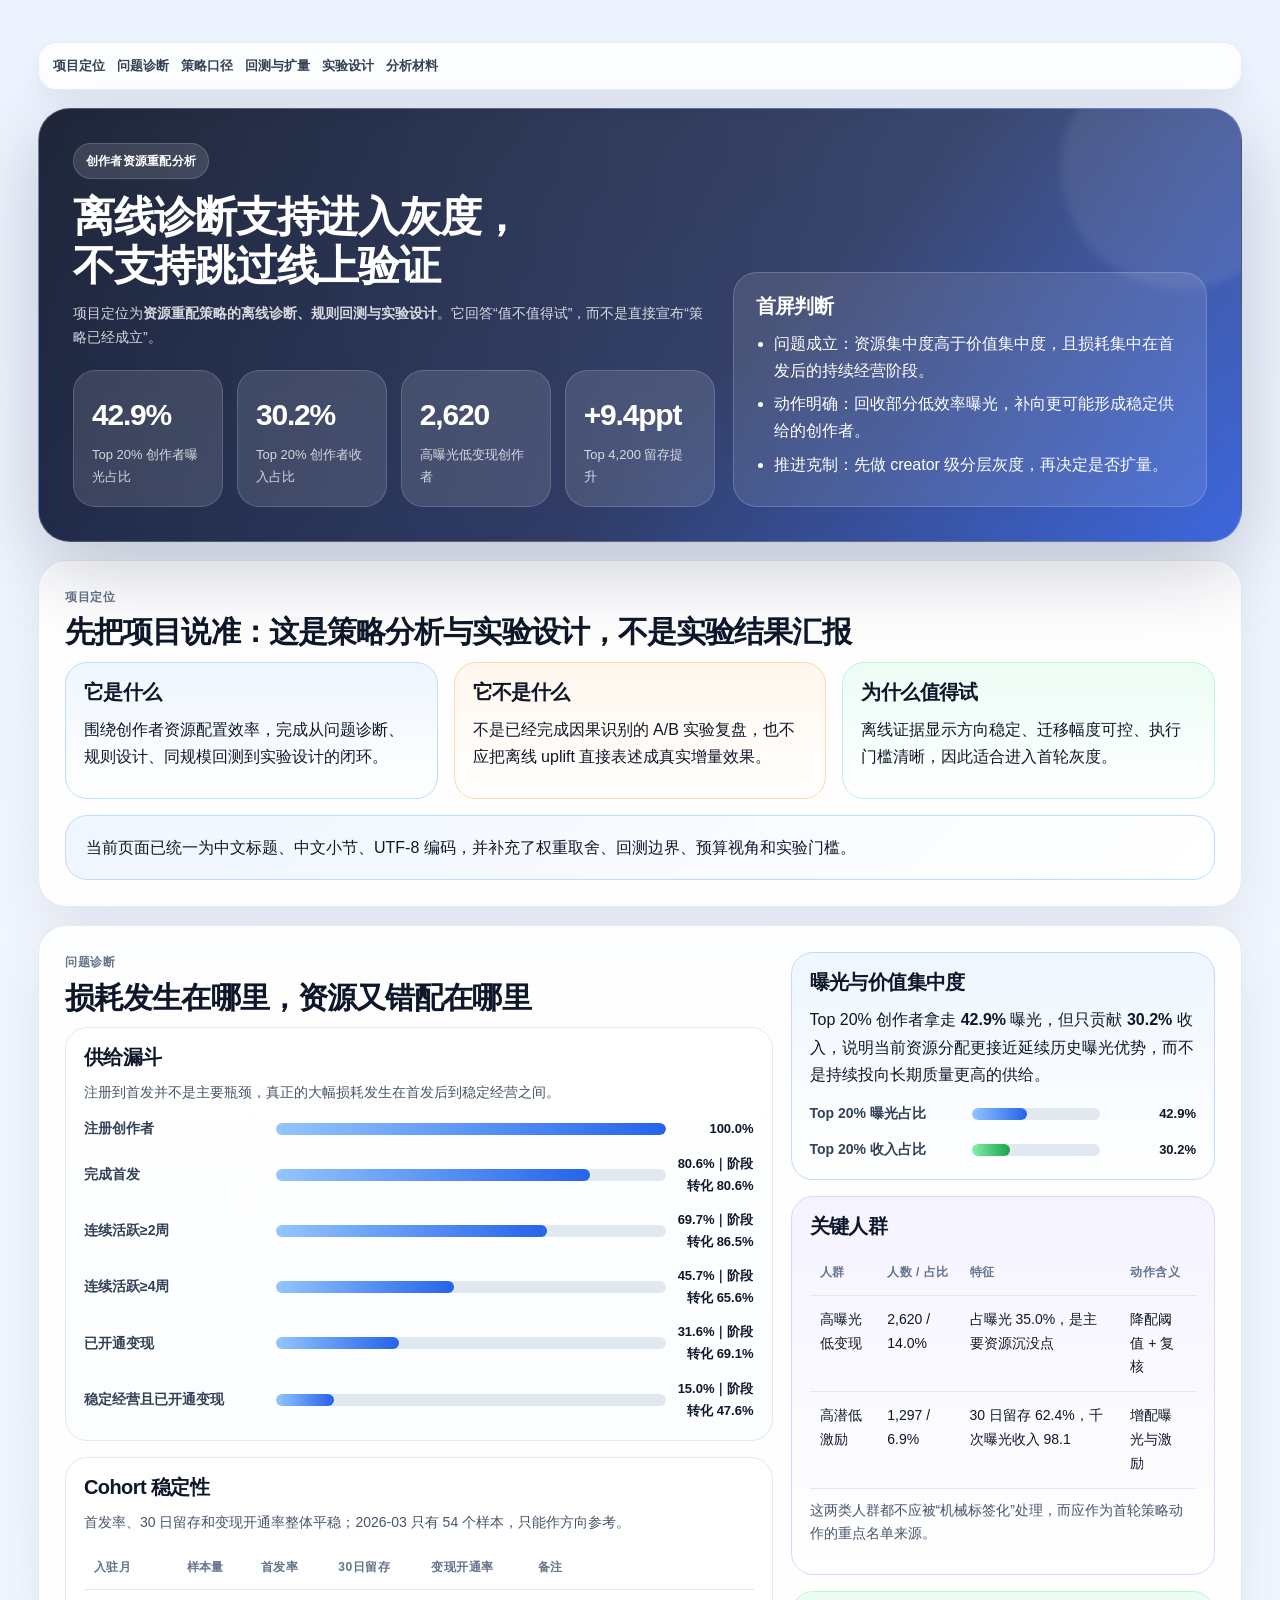
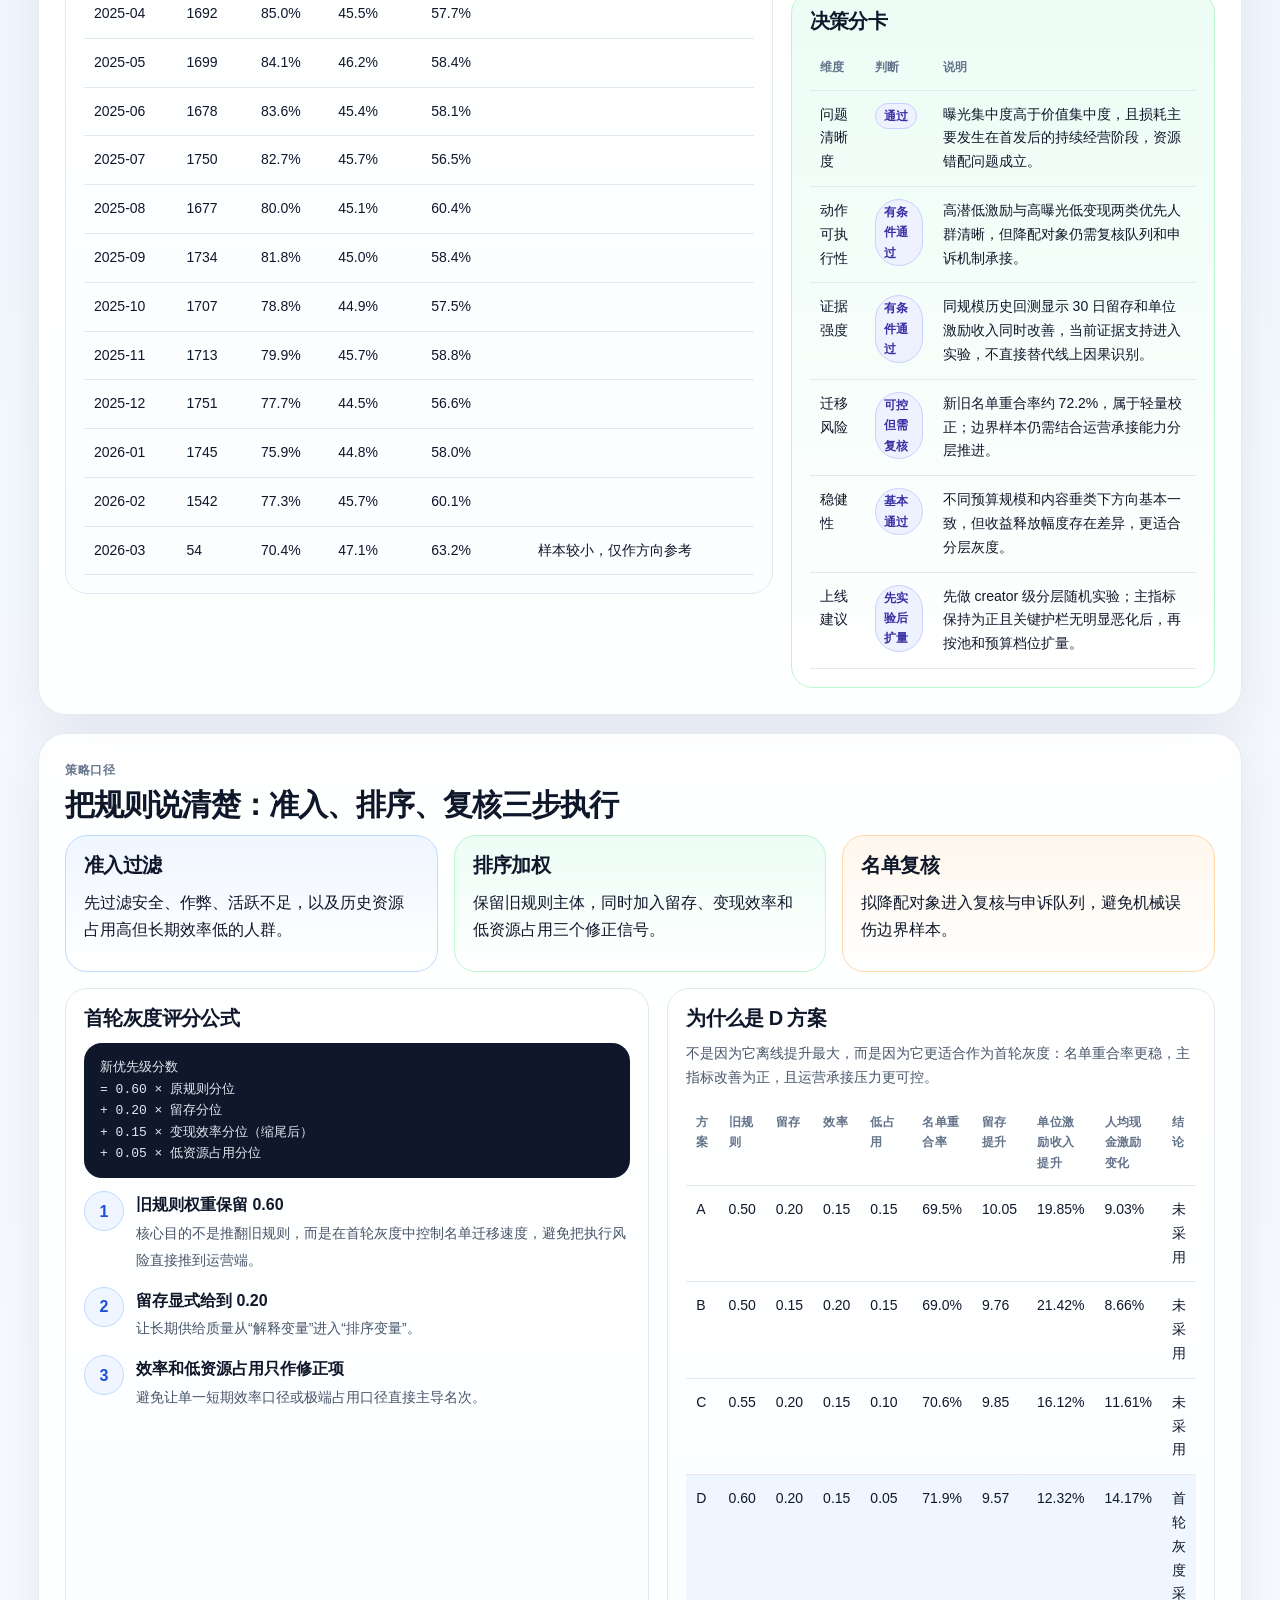
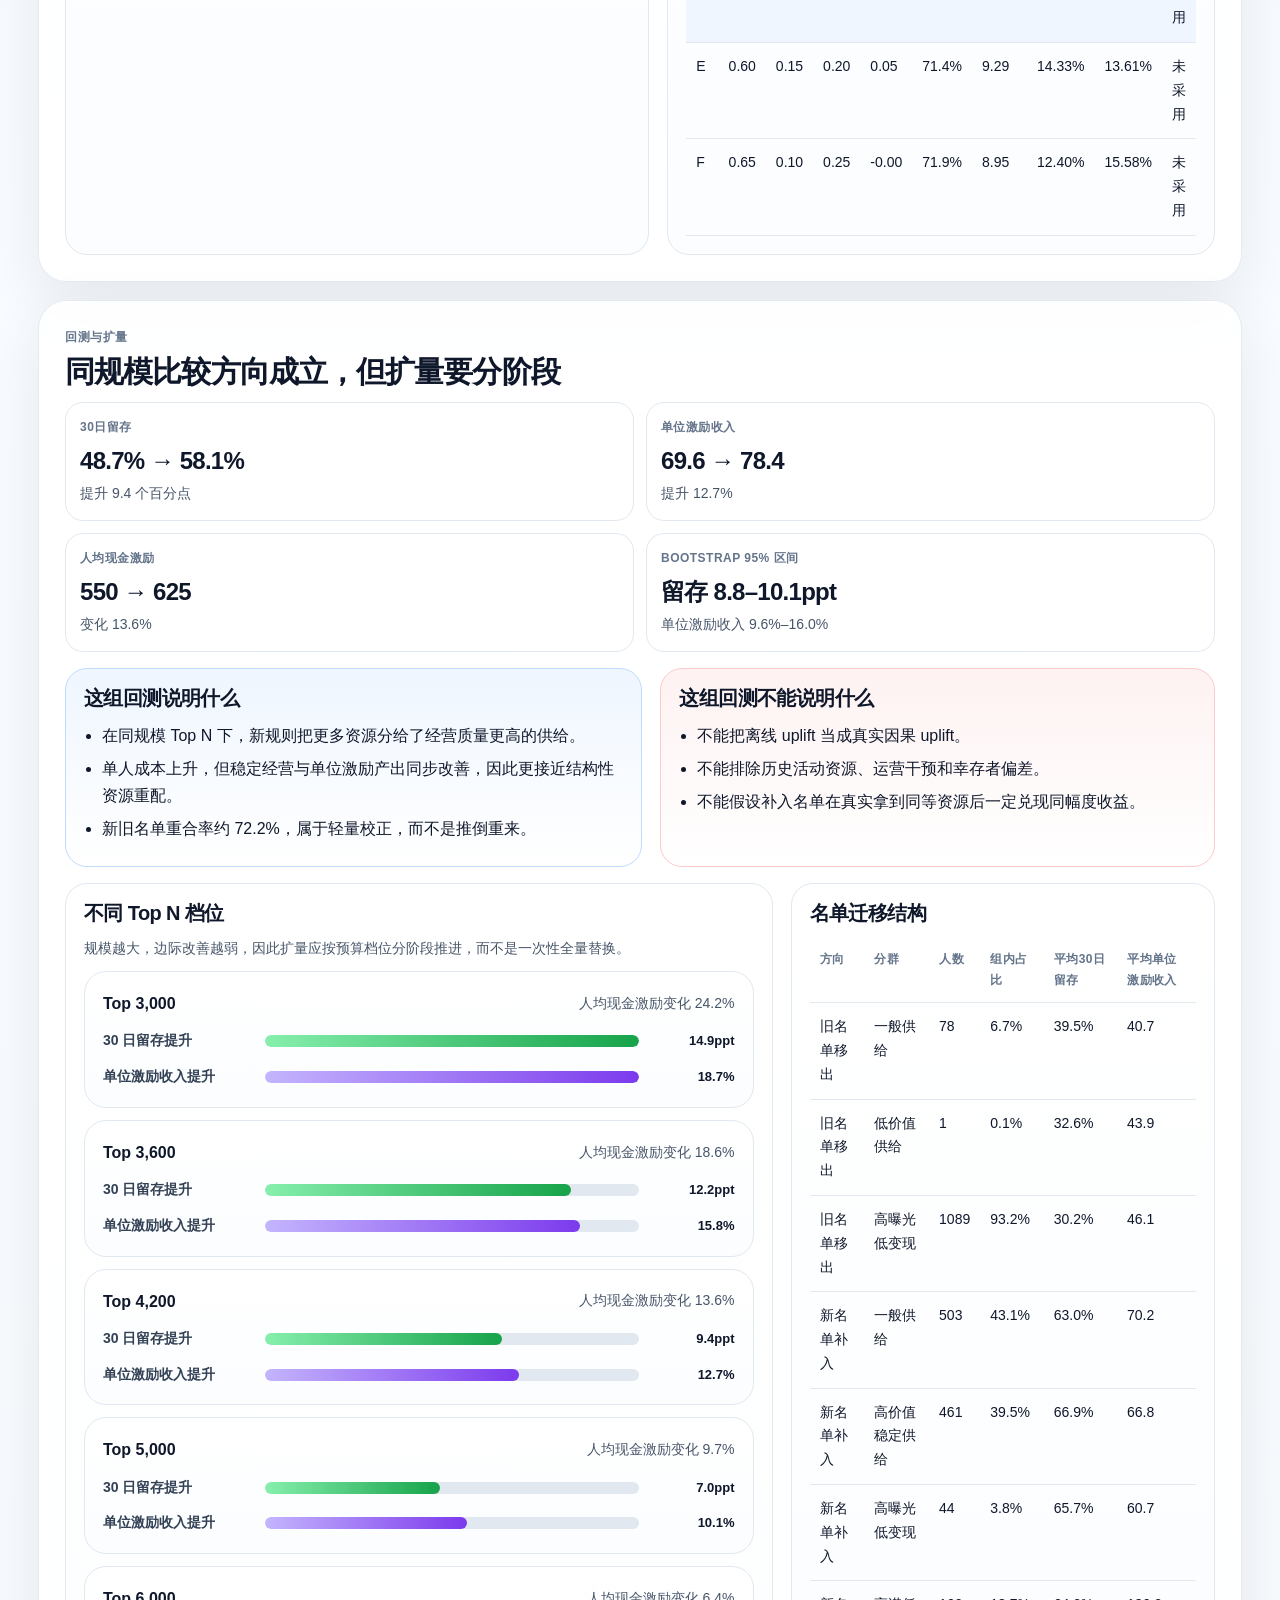
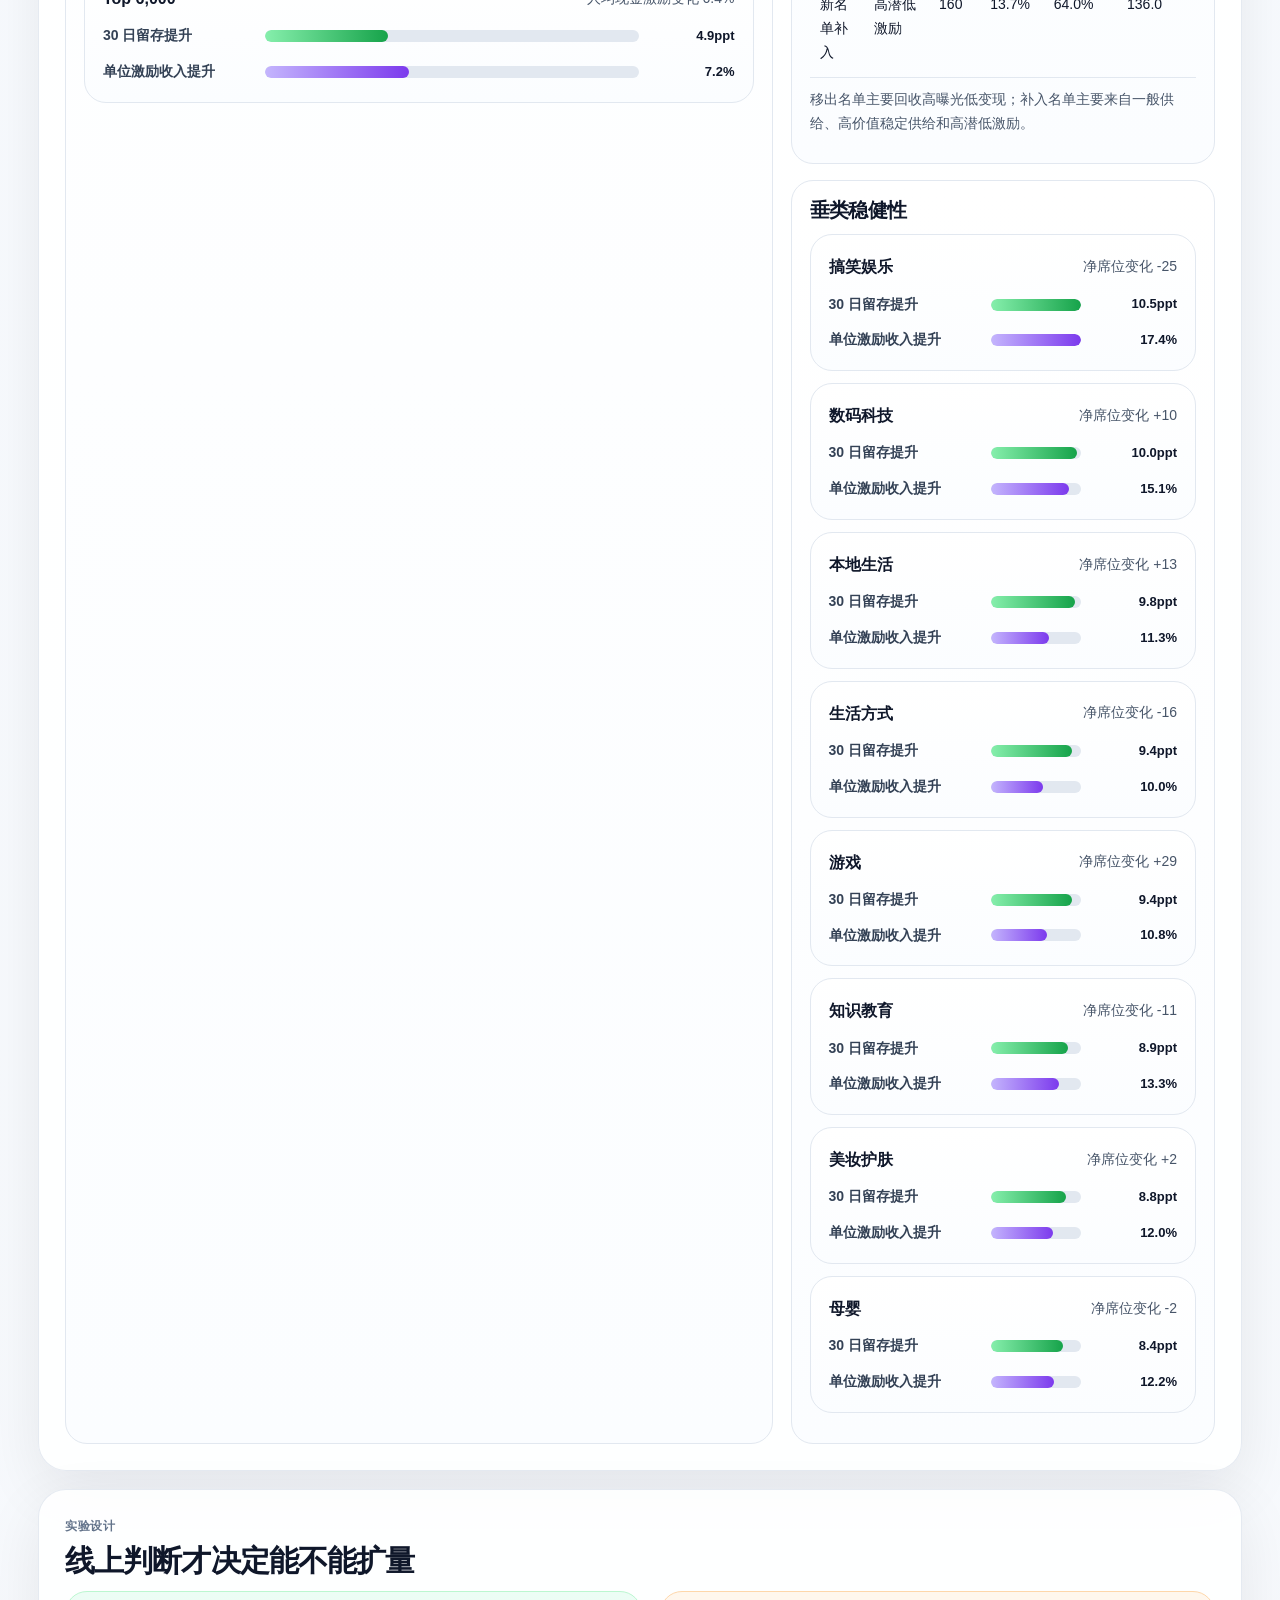
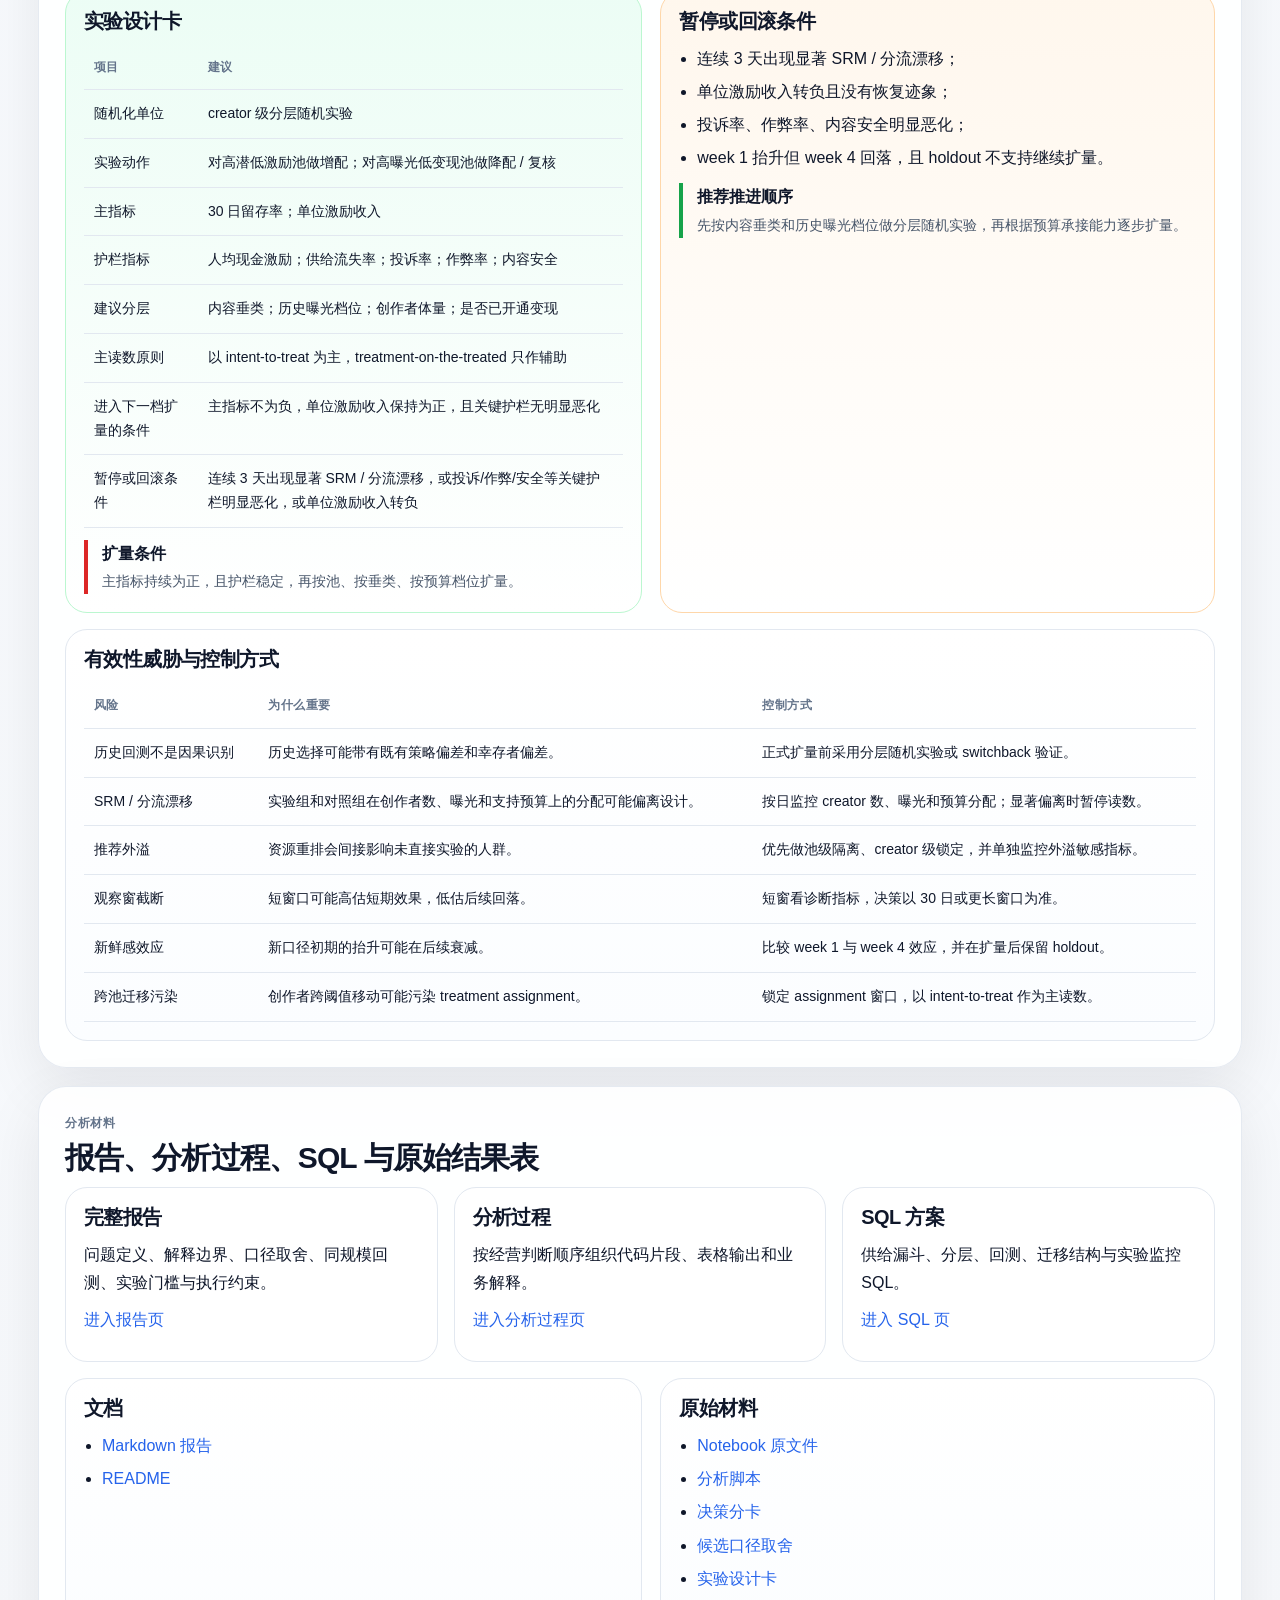
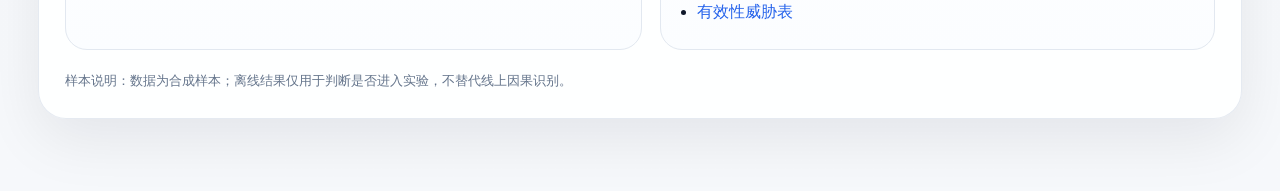
==== commit edf5022b: "second" ====
--- a/portfolio/index.html
+++ b/portfolio/index.html
@@ -3,7 +3,7 @@
 <head>
 <meta charset="utf-8">
 <meta name="viewport" content="width=device-width, initial-scale=1">
-<title>创作者经营分析｜资源重配与实验上线</title>
+<title>创作者资源重配分析｜离线诊断与实验设计</title>
 <style>
 :root{
   --bg:#eef4ff;--bg2:#f8fbff;--surface:#ffffff;--surface2:#f8fafc;--text:#0f172a;--muted:#475569;--line:#e2e8f0;
@@ -56,6 +56,8 @@
 .table{width:100%;border-collapse:collapse;font-size:14px}
 .table th,.table td{padding:12px 10px;border-bottom:1px solid var(--line);text-align:left;vertical-align:top}
 .table th{font-size:12px;letter-spacing:.04em;text-transform:uppercase;color:#64748b}
+.table tr.highlight td{background:#eff6ff}
+.table tr:hover td{background:#f8fafc}
 .code{font-family:ui-monospace,SFMono-Regular,Menlo,monospace;background:#0f172a;color:#e2e8f0;padding:14px 16px;border-radius:18px;overflow:auto;font-size:13px;line-height:1.65}
 pre.code{white-space:pre-wrap}
 .figcap{font-size:14px;color:var(--muted);margin-top:10px}
@@ -64,251 +66,257 @@
 .divider{height:1px;background:linear-gradient(90deg,transparent,#cbd5e1,transparent);margin:18px 0}
 .footer{margin-top:20px;color:#64748b;font-size:13px}
 .callout{padding:18px 20px;border-radius:22px;background:linear-gradient(135deg,#eff6ff,#ffffff);border:1px solid #bfdbfe}
-.chart-block{border:1px solid var(--line);border-radius:22px;padding:18px;background:#fff}
-.chart-head h3{font-size:19px;margin-bottom:8px}
-.chart-head p{font-size:14px;color:var(--muted);margin-bottom:12px}
-.chart-svg{border-radius:20px;border:1px solid var(--line);background:#fff;overflow:hidden}
-.chart-note{font-size:12px;color:var(--muted);margin-top:8px}
-@media (max-width:980px){.hero-grid,.two,.three,.four,.metric-grid{grid-template-columns:1fr 1fr} h1{font-size:36px}}
-@media (max-width:720px){.hero-grid,.two,.three,.four,.metric-grid{grid-template-columns:1fr}.wrap{padding:14px 12px 40px}.section{padding:20px}.nav{position:static} h1{font-size:30px} h2{font-size:25px}}
+.meter-stack{display:grid;gap:12px;margin-top:12px}
+.meter-row{display:grid;grid-template-columns:180px 1fr 76px;gap:12px;align-items:center}
+.meter-row.small{grid-template-columns:150px 1fr 84px}
+.meter-row .lab{font-size:14px;color:#334155;font-weight:700}
+.meter{height:12px;background:#e2e8f0;border-radius:999px;overflow:hidden;position:relative}
+.meter > span{display:block;height:100%;background:linear-gradient(90deg,#93c5fd,#2563eb);border-radius:999px}
+.meter.green > span{background:linear-gradient(90deg,#86efac,#16a34a)}
+.meter.amber > span{background:linear-gradient(90deg,#fdba74,#d97706)}
+.meter.purple > span{background:linear-gradient(90deg,#c4b5fd,#7c3aed)}
+.meter.red > span{background:linear-gradient(90deg,#fca5a5,#dc2626)}
+.meter-row .val{font-size:13px;font-weight:800;color:#0f172a;text-align:right}
+.grid-2-1{display:grid;grid-template-columns:1.25fr .75fr;gap:18px}
+.grid-1-2{display:grid;grid-template-columns:.9fr 1.1fr;gap:18px}
+.kv{display:grid;grid-template-columns:repeat(2,minmax(0,1fr));gap:12px}
+.kv .item{padding:14px;border:1px solid var(--line);border-radius:18px;background:#fff}
+.kv .k{font-size:12px;color:#64748b;font-weight:800;text-transform:uppercase;letter-spacing:.04em}
+.kv .v{font-size:24px;font-weight:800;letter-spacing:-.03em;margin-top:4px}
+.timeline{display:grid;gap:14px}
+.timeline .step{display:grid;grid-template-columns:40px 1fr;gap:12px;align-items:start}
+.timeline .idx{width:40px;height:40px;border-radius:50%;display:flex;align-items:center;justify-content:center;background:#eff6ff;border:1px solid #bfdbfe;color:#1d4ed8;font-weight:800}
+.warning{border-left:4px solid #dc2626;padding-left:14px}
+.ok{border-left:4px solid #16a34a;padding-left:14px}
+.badge-inline{display:inline-block;padding:2px 8px;border-radius:999px;font-size:12px;font-weight:800;background:#eef2ff;color:#3730a3;border:1px solid #c7d2fe}
+.mono{font-family:ui-monospace,SFMono-Regular,Menlo,monospace}
+@media (max-width:1080px){.hero-grid,.two,.three,.four,.metric-grid,.grid-2-1,.grid-1-2{grid-template-columns:1fr 1fr}.meter-row{grid-template-columns:140px 1fr 70px}} 
+@media (max-width:720px){.hero-grid,.two,.three,.four,.metric-grid,.grid-2-1,.grid-1-2,.kv{grid-template-columns:1fr}.wrap{padding:14px 12px 40px}.section{padding:20px}.nav{position:static} h1{font-size:30px} h2{font-size:25px}.meter-row,.meter-row.small{grid-template-columns:1fr}.meter-row .val{text-align:left}}
 </style>
 </head>
-<body><div class="wrap">
+<body>
+<div class="wrap">
+<div class="nav">
+  <a href="#positioning">项目定位</a>
+  <a href="#diagnosis">问题诊断</a>
+  <a href="#strategy">策略口径</a>
+  <a href="#backtest">回测与扩量</a>
+  <a href="#experiment">实验设计</a>
+  <a href="#materials">分析材料</a>
+</div>
+
 <section class="hero" id="top">
   <div class="hero-grid">
     <div>
-      <div class="badge">创作者经营分析</div>
-      <h1 style="margin-top:14px;">资源分配更接近历史曝光惯性，<br>支持先做分层灰度</h1>
-      <p class="small">经营问题是：当流量和现金激励有限时，平台是否把资源持续配置给更可能形成稳定供给、留存和收入的创作者。当前判断支持进入分层灰度，不支持直接跳过线上验证。</p>
-      <div class="pillrow">
-        <span class="pill blue">供给漏斗</span>
-        <span class="pill green">资源错配</span>
-        <span class="pill amber">准入 + 排序 + 复核</span>
-        <span class="pill purple">同规模回测</span>
-        <span class="pill red">实验门槛</span>
+      <div class="badge">创作者资源重配分析</div>
+      <h1 style="margin-top:14px;">离线诊断支持进入灰度，<br>不支持跳过线上验证</h1>
+      <p class="small">项目定位为<strong>资源重配策略的离线诊断、规则回测与实验设计</strong>。它回答“值不值得试”，而不是直接宣布“策略已经成立”。</p>
+      <div class="metric-grid">
+        <div class="metric"><div class="num">42.9%</div><div class="lab">Top 20% 创作者曝光占比</div></div>
+        <div class="metric"><div class="num">30.2%</div><div class="lab">Top 20% 创作者收入占比</div></div>
+        <div class="metric"><div class="num">2,620</div><div class="lab">高曝光低变现创作者</div></div>
+        <div class="metric"><div class="num">+9.4ppt</div><div class="lab">Top 4,200 留存提升</div></div>
       </div>
     </div>
     <div class="hero-panel">
       <h3>首屏判断</h3>
       <ul class="list">
-        <li><strong>为什么要动：</strong>曝光集中度高于价值集中度。</li>
-        <li><strong>动什么：</strong>回收一部分低效率曝光，补向高质量稳定供给。</li>
-        <li><strong>为什么不直接全量：</strong>离线证据成立，但仍需控制迁移成本与实验污染。</li>
-      </ul>
-    </div>
-  </div>
-  <div class="metric-grid">
-    <div class="metric"><div class="num">42.9%</div><div class="lab">Top 20% 创作者曝光占比</div></div>
-    <div class="metric"><div class="num">30.2%</div><div class="lab">Top 20% 创作者收入占比</div></div>
-    <div class="metric"><div class="num">2,620</div><div class="lab">高曝光低变现</div></div>
-    <div class="metric"><div class="num">+9.4ppt</div><div class="lab">Top 4,200 留存提升</div></div>
-  </div>
-</section>
-
-<div class="nav">
-  <a href="#judgement">问题与判断</a>
-  <a href="#diagnosis">供给与错配</a>
-  <a href="#strategy">策略口径</a>
-  <a href="#robustness">稳健性</a>
-  <a href="#launch">实验与执行</a>
-  <a href="#materials">分析材料</a>
-</div>
-
-<section class="section" id="judgement">
-  <div class="kicker">问题与判断</div>
-  <h2>资源重配的前提已经成立，但推进方式应当克制</h2>
-  <div class="three" style="margin-top:12px;">
-    <div class="card red">
-      <h3>错配成立</h3>
-      <p>Top 20% 创作者拿走 42.9% 曝光，但只贡献 30.2% 收入，资源集中度高于价值集中度。</p>
-    </div>
-    <div class="card amber">
-      <h3>问题位置清晰</h3>
-      <p>从注册到首发并不差，主要损耗发生在首发后到稳定经营之间。</p>
-    </div>
-    <div class="card green">
-      <h3>推进建议明确</h3>
-      <p>先做 creator 级分层灰度；主指标持续为正且护栏稳定后，再按池和预算档位扩量。</p>
-    </div>
-  </div>
-</section>
-
-<section class="section two" id="diagnosis">
-  <div class="chart-block">
-    <div class="chart-head">
+        <li>问题成立：资源集中度高于价值集中度，且损耗集中在首发后的持续经营阶段。</li>
+        <li>动作明确：回收部分低效率曝光，补向更可能形成稳定供给的创作者。</li>
+        <li>推进克制：先做 creator 级分层灰度，再决定是否扩量。</li>
+      </ul>
+    </div>
+  </div>
+</section>
+
+<section class="section" id="positioning">
+  <div class="kicker">项目定位</div>
+  <h2>先把项目说准：这是策略分析与实验设计，不是实验结果汇报</h2>
+  <div class="three">
+    <div class="card blue"><h3>它是什么</h3><p>围绕创作者资源配置效率，完成从问题诊断、规则设计、同规模回测到实验设计的闭环。</p></div>
+    <div class="card amber"><h3>它不是什么</h3><p>不是已经完成因果识别的 A/B 实验复盘，也不应把离线 uplift 直接表述成真实增量效果。</p></div>
+    <div class="card green"><h3>为什么值得试</h3><p>离线证据显示方向稳定、迁移幅度可控、执行门槛清晰，因此适合进入首轮灰度。</p></div>
+  </div>
+  <div class="callout" style="margin-top:16px;">当前页面已统一为中文标题、中文小节、UTF-8 编码，并补充了权重取舍、回测边界、预算视角和实验门槛。</div>
+</section>
+
+<section class="section grid-2-1" id="diagnosis">
+  <div>
+    <div class="kicker">问题诊断</div>
+    <h2>损耗发生在哪里，资源又错配在哪里</h2>
+    <div class="card soft">
       <h3>供给漏斗</h3>
-      <p>损耗主要发生在首发后到稳定经营阶段。</p>
-    </div>
-    <div class="chart-svg"><svg viewBox="0 0 900 420" width="100%" height="100%" xmlns="http://www.w3.org/2000/svg" role="img"><rect x="0" y="0" width="900" height="420" rx="22" fill="#fff"/><text x="24" y="64" font-size="14" fill="#475569" font-weight="700">注册创作者</text><rect x="170" y="40" width="690" height="36" rx="12" fill="#f1f5f9"/><rect x="170" y="40" width="690.0" height="36" rx="12" fill="#2563eb"/><text x="870.0" y="63" font-size="14" fill="#0f172a" font-weight="700">18,742</text><text x="170" y="32" font-size="12" fill="#64748b">占全量 100.0%</text><text x="24" y="118" font-size="14" fill="#475569" font-weight="700">完成首发</text><rect x="170" y="94" width="690" height="36" rx="12" fill="#f1f5f9"/><rect x="170" y="94" width="556.2" height="36" rx="12" fill="#3b82f6"/><text x="736.2" y="117" font-size="14" fill="#0f172a" font-weight="700">15,107</text><text x="170" y="86" font-size="12" fill="#64748b">占全量 80.6%｜阶段转化 80.6%</text><text x="24" y="172" font-size="14" fill="#475569" font-weight="700">连续活跃≥2周</text><rect x="170" y="148" width="690" height="36" rx="12" fill="#f1f5f9"/><rect x="170" y="148" width="480.8" height="36" rx="12" fill="#60a5fa"/><text x="660.8" y="171" font-size="14" fill="#0f172a" font-weight="700">13,061</text><text x="170" y="140" font-size="12" fill="#64748b">占全量 69.7%｜阶段转化 86.5%</text><text x="24" y="226" font-size="14" fill="#475569" font-weight="700">连续活跃≥4周</text><rect x="170" y="202" width="690" height="36" rx="12" fill="#f1f5f9"/><rect x="170" y="202" width="315.6" height="36" rx="12" fill="#7c3aed"/><text x="495.6" y="225" font-size="14" fill="#0f172a" font-weight="700">8,572</text><text x="170" y="194" font-size="12" fill="#64748b">占全量 45.7%｜阶段转化 65.6%</text><text x="24" y="280" font-size="14" fill="#475569" font-weight="700">已开通变现</text><rect x="170" y="256" width="690" height="36" rx="12" fill="#f1f5f9"/><rect x="170" y="256" width="218.2" height="36" rx="12" fill="#16a34a"/><text x="398.2" y="279" font-size="14" fill="#0f172a" font-weight="700">5,927</text><text x="170" y="248" font-size="12" fill="#64748b">占全量 31.6%｜阶段转化 69.1%</text><text x="24" y="334" font-size="14" fill="#475569" font-weight="700">稳定经营且已开通变现</text><rect x="170" y="310" width="690" height="36" rx="12" fill="#f1f5f9"/><rect x="170" y="310" width="103.8" height="36" rx="12" fill="#0f766e"/><text x="283.8" y="333" font-size="14" fill="#0f172a" font-weight="700">2,819</text><text x="170" y="302" font-size="12" fill="#64748b">占全量 15.0%｜阶段转化 47.6%</text></svg></div>
-    <div class="chart-note">来源：outputs/funnel_summary.csv</div>
-  </div>
-  <div class="chart-block">
-    <div class="chart-head">
+      <p class="small">注册到首发并不是主要瓶颈，真正的大幅损耗发生在首发后到稳定经营之间。</p>
+      <div class="meter-stack"><div class='meter-row'><div class='lab'>注册创作者</div><div class='meter'><span style='width:100.0%'></span></div><div class='val'>100.0%</div></div><div class='meter-row'><div class='lab'>完成首发</div><div class='meter'><span style='width:80.6%'></span></div><div class='val'>80.6%｜阶段转化 80.6%</div></div><div class='meter-row'><div class='lab'>连续活跃≥2周</div><div class='meter'><span style='width:69.7%'></span></div><div class='val'>69.7%｜阶段转化 86.5%</div></div><div class='meter-row'><div class='lab'>连续活跃≥4周</div><div class='meter'><span style='width:45.7%'></span></div><div class='val'>45.7%｜阶段转化 65.6%</div></div><div class='meter-row'><div class='lab'>已开通变现</div><div class='meter'><span style='width:31.6%'></span></div><div class='val'>31.6%｜阶段转化 69.1%</div></div><div class='meter-row'><div class='lab'>稳定经营且已开通变现</div><div class='meter'><span style='width:15.0%'></span></div><div class='val'>15.0%｜阶段转化 47.6%</div></div></div>
+    </div>
+    <div class="card soft" style="margin-top:16px;">
       <h3>Cohort 稳定性</h3>
-      <p>首发率、30 日留存和变现开通率整体平稳；最新 cohort 仅作方向参考。</p>
-    </div>
-    <div class="chart-svg"><svg viewBox="0 0 900 420" width="100%" height="100%" xmlns="http://www.w3.org/2000/svg" role="img"><rect x="0" y="0" width="900" height="420" rx="22" fill="#fff"/><line x1="70" y1="368.0" x2="876" y2="368.0" stroke="#e2e8f0" stroke-width="1"/><text x="16" y="373.0" font-size="12" fill="#64748b">35%</text><line x1="70" y1="283.5" x2="876" y2="283.5" stroke="#e2e8f0" stroke-width="1"/><text x="16" y="288.5" font-size="12" fill="#64748b">49%</text><line x1="70" y1="199.0" x2="876" y2="199.0" stroke="#e2e8f0" stroke-width="1"/><text x="16" y="204.0" font-size="12" fill="#64748b">62%</text><line x1="70" y1="114.5" x2="876" y2="114.5" stroke="#e2e8f0" stroke-width="1"/><text x="16" y="119.5" font-size="12" fill="#64748b">76%</text><line x1="70" y1="30.0" x2="876" y2="30.0" stroke="#e2e8f0" stroke-width="1"/><text x="16" y="35.0" font-size="12" fill="#64748b">90%</text><path d="M 70.0 60.4 L 143.3 66.2 L 216.5 69.6 L 289.8 74.6 L 363.1 91.3 L 436.4 80.2 L 509.6 98.9 L 582.9 92.3 L 656.2 105.4 L 729.5 116.8 L 802.7 108.0 L 876.0 150.6" fill="none" stroke="#2563eb" stroke-width="3"/><circle cx="70.0" cy="60.4" r="3.5" fill="#2563eb" /><circle cx="143.3" cy="66.2" r="3.5" fill="#2563eb" /><circle cx="216.5" cy="69.6" r="3.5" fill="#2563eb" /><circle cx="289.8" cy="74.6" r="3.5" fill="#2563eb" /><circle cx="363.1" cy="91.3" r="3.5" fill="#2563eb" /><circle cx="436.4" cy="80.2" r="3.5" fill="#2563eb" /><circle cx="509.6" cy="98.9" r="3.5" fill="#2563eb" /><circle cx="582.9" cy="92.3" r="3.5" fill="#2563eb" /><circle cx="656.2" cy="105.4" r="3.5" fill="#2563eb" /><circle cx="729.5" cy="116.8" r="3.5" fill="#2563eb" /><circle cx="802.7" cy="108.0" r="3.5" fill="#2563eb" /><circle cx="876.0" cy="150.6" r="3.5" fill="#2563eb" /><text x="884.0" y="154.6" font-size="12" fill="#2563eb" font-weight="700">首发率 70.4%</text><path d="M 70.0 303.7 L 143.3 299.3 L 216.5 304.1 L 289.8 302.3 L 363.1 305.6 L 436.4 306.4 L 509.6 307.0 L 582.9 302.5 L 656.2 309.5 L 729.5 307.5 L 802.7 302.0 L 876.0 293.3" fill="none" stroke="#7c3aed" stroke-width="3"/><circle cx="70.0" cy="303.7" r="3.5" fill="#7c3aed" /><circle cx="143.3" cy="299.3" r="3.5" fill="#7c3aed" /><circle cx="216.5" cy="304.1" r="3.5" fill="#7c3aed" /><circle cx="289.8" cy="302.3" r="3.5" fill="#7c3aed" /><circle cx="363.1" cy="305.6" r="3.5" fill="#7c3aed" /><circle cx="436.4" cy="306.4" r="3.5" fill="#7c3aed" /><circle cx="509.6" cy="307.0" r="3.5" fill="#7c3aed" /><circle cx="582.9" cy="302.5" r="3.5" fill="#7c3aed" /><circle cx="656.2" cy="309.5" r="3.5" fill="#7c3aed" /><circle cx="729.5" cy="307.5" r="3.5" fill="#7c3aed" /><circle cx="802.7" cy="302.0" r="3.5" fill="#7c3aed" /><circle cx="876.0" cy="293.3" r="3.5" fill="#7c3aed" /><text x="884.0" y="297.3" font-size="12" fill="#7c3aed" font-weight="700">30 日留存 47.1%</text><path d="M 70.0 228.6 L 143.3 224.4 L 216.5 225.8 L 289.8 235.9 L 363.1 212.2 L 436.4 224.1 L 509.6 229.4 L 582.9 221.5 L 656.2 235.0 L 729.5 226.6 L 802.7 214.0 L 876.0 195.0" fill="none" stroke="#16a34a" stroke-width="3"/><circle cx="70.0" cy="228.6" r="3.5" fill="#16a34a" /><circle cx="143.3" cy="224.4" r="3.5" fill="#16a34a" /><circle cx="216.5" cy="225.8" r="3.5" fill="#16a34a" /><circle cx="289.8" cy="235.9" r="3.5" fill="#16a34a" /><circle cx="363.1" cy="212.2" r="3.5" fill="#16a34a" /><circle cx="436.4" cy="224.1" r="3.5" fill="#16a34a" /><circle cx="509.6" cy="229.4" r="3.5" fill="#16a34a" /><circle cx="582.9" cy="221.5" r="3.5" fill="#16a34a" /><circle cx="656.2" cy="235.0" r="3.5" fill="#16a34a" /><circle cx="729.5" cy="226.6" r="3.5" fill="#16a34a" /><circle cx="802.7" cy="214.0" r="3.5" fill="#16a34a" /><circle cx="876.0" cy="195.0" r="3.5" fill="#16a34a" /><text x="884.0" y="199.0" font-size="12" fill="#16a34a" font-weight="700">变现开通率 63.2%</text><text x="70.0" y="402" font-size="12" fill="#64748b" text-anchor="middle">04</text><text x="143.3" y="402" font-size="12" fill="#64748b" text-anchor="middle">05</text><text x="216.5" y="402" font-size="12" fill="#64748b" text-anchor="middle">06</text><text x="289.8" y="402" font-size="12" fill="#64748b" text-anchor="middle">07</text><text x="363.1" y="402" font-size="12" fill="#64748b" text-anchor="middle">08</text><text x="436.4" y="402" font-size="12" fill="#64748b" text-anchor="middle">09</text><text x="509.6" y="402" font-size="12" fill="#64748b" text-anchor="middle">10</text><text x="582.9" y="402" font-size="12" fill="#64748b" text-anchor="middle">11</text><text x="656.2" y="402" font-size="12" fill="#64748b" text-anchor="middle">12</text><text x="729.5" y="402" font-size="12" fill="#64748b" text-anchor="middle">01</text><text x="802.7" y="402" font-size="12" fill="#64748b" text-anchor="middle">02</text><text x="876.0" y="402" font-size="12" fill="#64748b" text-anchor="middle">03</text></svg></div>
-    <div class="chart-note">来源：outputs/cohort_summary.csv</div>
-  </div>
-</section>
-
-<section class="section two">
-  <div class="chart-block">
-    <div class="chart-head">
+      <p class="small">首发率、30 日留存和变现开通率整体平稳；2026-03 只有 54 个样本，只能作方向参考。</p>
+      <table class="table"><tr><th>入驻月</th><th>样本量</th><th>首发率</th><th>30日留存</th><th>变现开通率</th><th>备注</th></tr><tr><td>2025-04</td><td>1692</td><td>85.0%</td><td>45.5%</td><td>57.7%</td><td></td></tr><tr><td>2025-05</td><td>1699</td><td>84.1%</td><td>46.2%</td><td>58.4%</td><td></td></tr><tr><td>2025-06</td><td>1678</td><td>83.6%</td><td>45.4%</td><td>58.1%</td><td></td></tr><tr><td>2025-07</td><td>1750</td><td>82.7%</td><td>45.7%</td><td>56.5%</td><td></td></tr><tr><td>2025-08</td><td>1677</td><td>80.0%</td><td>45.1%</td><td>60.4%</td><td></td></tr><tr><td>2025-09</td><td>1734</td><td>81.8%</td><td>45.0%</td><td>58.4%</td><td></td></tr><tr><td>2025-10</td><td>1707</td><td>78.8%</td><td>44.9%</td><td>57.5%</td><td></td></tr><tr><td>2025-11</td><td>1713</td><td>79.9%</td><td>45.7%</td><td>58.8%</td><td></td></tr><tr><td>2025-12</td><td>1751</td><td>77.7%</td><td>44.5%</td><td>56.6%</td><td></td></tr><tr><td>2026-01</td><td>1745</td><td>75.9%</td><td>44.8%</td><td>58.0%</td><td></td></tr><tr><td>2026-02</td><td>1542</td><td>77.3%</td><td>45.7%</td><td>60.1%</td><td></td></tr><tr><td>2026-03</td><td>54</td><td>70.4%</td><td>47.1%</td><td>63.2%</td><td>样本较小，仅作方向参考</td></tr></table>
+    </div>
+  </div>
+  <div>
+    <div class="card blue">
       <h3>曝光与价值集中度</h3>
-      <p>累计曝光占比持续高于累计收入占比，资源集中度高于价值集中度。</p>
-    </div>
-    <div class="chart-svg"><svg viewBox="0 0 900 420" width="100%" height="100%" xmlns="http://www.w3.org/2000/svg" role="img" aria-label="曝光与价值集中度曲线"><rect x="0" y="0" width="900" height="420" rx="22" fill="#fff"/><line x1="76" y1="368.0" x2="876" y2="368.0" stroke="#e2e8f0" stroke-width="1"/><text x="18" y="373.0" font-size="12" fill="#64748b">0%</text><line x1="76" y1="284.5" x2="876" y2="284.5" stroke="#e2e8f0" stroke-width="1"/><text x="18" y="289.5" font-size="12" fill="#64748b">25%</text><line x1="76" y1="201.0" x2="876" y2="201.0" stroke="#e2e8f0" stroke-width="1"/><text x="18" y="206.0" font-size="12" fill="#64748b">50%</text><line x1="76" y1="117.5" x2="876" y2="117.5" stroke="#e2e8f0" stroke-width="1"/><text x="18" y="122.5" font-size="12" fill="#64748b">75%</text><line x1="76" y1="34.0" x2="876" y2="34.0" stroke="#e2e8f0" stroke-width="1"/><text x="18" y="39.0" font-size="12" fill="#64748b">100%</text><line x1="76.0" y1="34" x2="76.0" y2="368" stroke="#f1f5f9" stroke-width="1"/><text x="76.0" y="401" font-size="12" fill="#64748b" text-anchor="middle">0%</text><line x1="236.0" y1="34" x2="236.0" y2="368" stroke="#f1f5f9" stroke-width="1"/><text x="236.0" y="401" font-size="12" fill="#64748b" text-anchor="middle">20%</text><line x1="396.0" y1="34" x2="396.0" y2="368" stroke="#f1f5f9" stroke-width="1"/><text x="396.0" y="401" font-size="12" fill="#64748b" text-anchor="middle">40%</text><line x1="556.0" y1="34" x2="556.0" y2="368" stroke="#f1f5f9" stroke-width="1"/><text x="556.0" y="401" font-size="12" fill="#64748b" text-anchor="middle">60%</text><line x1="716.0" y1="34" x2="716.0" y2="368" stroke="#f1f5f9" stroke-width="1"/><text x="716.0" y="401" font-size="12" fill="#64748b" text-anchor="middle">80%</text><line x1="876.0" y1="34" x2="876.0" y2="368" stroke="#f1f5f9" stroke-width="1"/><text x="876.0" y="401" font-size="12" fill="#64748b" text-anchor="middle">100%</text><path d="M 76 368 L 876 34" fill="none" stroke="#cbd5e1" stroke-width="2" stroke-dasharray="6 6"/><path d="M 76.1 367.8 L 81.1 358.9 L 86.1 351.6 L 91.1 345.0 L 96.2 338.7 L 101.2 332.9 L 106.2 327.3 L 111.3 321.9 L 116.3 316.8 L 121.3 311.8 L 126.4 307.0 L 131.4 302.3 L 136.4 297.8 L 141.5 293.4 L 146.5 289.1 L 151.5 284.9 L 156.5 280.8 L 161.6 276.8 L 166.6 272.8 L 171.6 268.9 L 176.7 265.1 L 181.7 261.4 L 186.7 257.7 L 191.8 254.1 L 196.8 250.6 L 201.8 247.1 L 206.9 243.7 L 211.9 240.3 L 216.9 236.9 L 221.9 233.7 L 227.0 230.4 L 232.0 227.2 L 236.0 224.7 L 237.0 224.1 L 242.1 221.0 L 247.1 217.9 L 252.1 214.9 L 257.2 211.9 L 262.2 209.0 L 267.2 206.1 L 272.3 203.2 L 277.3 200.4 L 282.3 197.6 L 287.3 194.8 L 292.4 192.1 L 297.4 189.4 L 302.4 186.7 L 307.5 184.1 L 312.5 181.5 L 317.5 178.9 L 322.6 176.4 L 327.6 173.8 L 332.6 171.4 L 337.7 168.9 L 342.7 166.5 L 347.7 164.1 L 352.7 161.7 L 357.8 159.3 L 362.8 157.0 L 367.8 154.7 L 372.9 152.5 L 377.9 150.2 L 382.9 148.0 L 388.0 145.8 L 393.0 143.7 L 398.0 141.5 L 403.1 139.4 L 408.1 137.3 L 413.1 135.3 L 418.1 133.2 L 423.2 131.2 L 428.2 129.3 L 433.2 127.3 L 438.3 125.4 L 443.3 123.5 L 448.3 121.6 L 453.4 119.7 L 458.4 117.9 L 463.4 116.1 L 468.5 114.3 L 473.5 112.5 L 478.6 110.7 L 483.6 109.0 L 488.6 107.3 L 493.7 105.6 L 498.7 104.0 L 503.7 102.3 L 508.8 100.7 L 513.8 99.1 L 518.8 97.5 L 523.8 95.9 L 528.9 94.4 L 533.9 92.9 L 538.9 91.4 L 544.0 89.9 L 549.0 88.4 L 554.0 87.0 L 559.1 85.5 L 564.1 84.1 L 569.1 82.8 L 574.2 81.4 L 579.2 80.0 L 584.2 78.7 L 589.2 77.4 L 594.3 76.1 L 599.3 74.8 L 604.3 73.6 L 609.4 72.3 L 614.4 71.1 L 619.4 69.9 L 624.5 68.7 L 629.5 67.5 L 634.5 66.4 L 639.6 65.2 L 644.6 64.1 L 649.6 63.0 L 654.6 61.9 L 659.7 60.9 L 664.7 59.8 L 669.7 58.8 L 674.8 57.8 L 679.8 56.8 L 684.8 55.8 L 689.9 54.8 L 694.9 53.9 L 699.9 53.0 L 705.0 52.1 L 710.0 51.2 L 715.0 50.3 L 720.0 49.5 L 725.1 48.6 L 730.1 47.8 L 735.1 47.0 L 740.2 46.2 L 745.2 45.5 L 750.2 44.8 L 755.3 44.0 L 760.3 43.4 L 765.3 42.7 L 770.4 42.0 L 775.4 41.4 L 780.4 40.8 L 785.4 40.3 L 790.5 39.7 L 795.5 39.2 L 800.5 38.7 L 805.6 38.2 L 810.6 37.7 L 815.6 37.3 L 820.7 36.9 L 825.7 36.5 L 830.7 36.1 L 835.8 35.8 L 840.8 35.5 L 845.8 35.2 L 850.8 34.9 L 855.9 34.7 L 860.9 34.5 L 865.9 34.3 L 871.0 34.1 L 876.0 34.0" fill="none" stroke="#2563eb" stroke-width="4" stroke-linecap="round"/><path d="M 76.1 368.0 L 81.1 365.5 L 86.1 363.2 L 91.1 361.0 L 96.2 358.8 L 101.2 356.6 L 106.2 354.1 L 111.3 352.0 L 116.3 349.6 L 121.3 346.6 L 126.4 343.6 L 131.4 340.6 L 136.4 337.4 L 141.5 334.2 L 146.5 331.1 L 151.5 327.9 L 156.5 324.2 L 161.6 320.7 L 166.6 317.5 L 171.6 314.1 L 176.7 310.8 L 181.7 306.9 L 186.7 303.7 L 191.8 299.7 L 196.8 295.6 L 201.8 291.7 L 206.9 288.4 L 211.9 284.6 L 216.9 281.0 L 221.9 277.3 L 227.0 273.6 L 232.0 270.0 L 236.0 267.1 L 237.0 266.3 L 242.1 262.8 L 247.1 258.9 L 252.1 255.4 L 257.2 251.8 L 262.2 248.1 L 267.2 244.6 L 272.3 241.0 L 277.3 237.4 L 282.3 233.8 L 287.3 230.6 L 292.4 227.2 L 297.4 223.8 L 302.4 220.5 L 307.5 217.0 L 312.5 213.8 L 317.5 210.6 L 322.6 207.2 L 327.6 204.1 L 332.6 200.8 L 337.7 197.6 L 342.7 194.2 L 347.7 191.1 L 352.7 187.9 L 357.8 184.9 L 362.8 181.8 L 367.8 178.8 L 372.9 175.8 L 377.9 173.0 L 382.9 170.1 L 388.0 167.4 L 393.0 164.6 L 398.0 161.8 L 403.1 159.0 L 408.1 156.4 L 413.1 153.6 L 418.1 150.9 L 423.2 148.2 L 428.2 145.6 L 433.2 143.0 L 438.3 140.5 L 443.3 138.0 L 448.3 135.7 L 453.4 133.4 L 458.4 131.0 L 463.4 128.8 L 468.5 126.5 L 473.5 124.2 L 478.6 121.9 L 483.6 119.7 L 488.6 117.6 L 493.7 115.6 L 498.7 113.5 L 503.7 111.3 L 508.8 109.3 L 513.8 107.4 L 518.8 105.5 L 523.8 103.5 L 528.9 101.6 L 533.9 99.7 L 538.9 97.9 L 544.0 96.2 L 549.0 94.4 L 554.0 92.7 L 559.1 90.8 L 564.1 89.1 L 569.1 87.4 L 574.2 85.7 L 579.2 84.0 L 584.2 82.4 L 589.2 80.8 L 594.3 79.2 L 599.3 77.8 L 604.3 76.3 L 609.4 74.8 L 614.4 73.3 L 619.4 71.8 L 624.5 70.4 L 629.5 69.1 L 634.5 67.8 L 639.6 66.4 L 644.6 65.1 L 649.6 63.8 L 654.6 62.5 L 659.7 61.3 L 664.7 60.1 L 669.7 58.8 L 674.8 57.6 L 679.8 56.4 L 684.8 55.3 L 689.9 54.1 L 694.9 53.1 L 699.9 52.0 L 705.0 51.0 L 710.0 50.0 L 715.0 48.9 L 720.0 47.9 L 725.1 47.0 L 730.1 46.1 L 735.1 45.2 L 740.2 44.3 L 745.2 43.5 L 750.2 42.7 L 755.3 41.9 L 760.3 41.1 L 765.3 40.4 L 770.4 39.8 L 775.4 39.2 L 780.4 38.6 L 785.4 38.1 L 790.5 37.6 L 795.5 37.2 L 800.5 36.8 L 805.6 36.4 L 810.6 36.0 L 815.6 35.8 L 820.7 35.5 L 825.7 35.3 L 830.7 35.0 L 835.8 34.9 L 840.8 34.7 L 845.8 34.6 L 850.8 34.4 L 855.9 34.3 L 860.9 34.2 L 865.9 34.1 L 871.0 34.0 L 876.0 34.0" fill="none" stroke="#7c3aed" stroke-width="4" stroke-linecap="round"/><line x1="236.0" y1="34" x2="236.0" y2="368" stroke="#94a3b8" stroke-width="2" stroke-dasharray="4 5"/><circle cx="236.0" cy="224.7" r="5.5" fill="#2563eb" stroke="#fff" stroke-width="2"/><circle cx="236.0" cy="267.1" r="5.5" fill="#7c3aed" stroke="#fff" stroke-width="2"/><rect x="220" y="74" width="158" height="48" rx="12" fill="#eff6ff" stroke="#bfdbfe"/><text x="232" y="93" font-size="12" fill="#1d4ed8" font-weight="700">前 20% 创作者</text><text x="232" y="111" font-size="12" fill="#1d4ed8">累计曝光占比 42.9%</text><path d="M 378 98 L 228.0 220.7" fill="none" stroke="#2563eb" stroke-width="1.5"/><rect x="220" y="136" width="158" height="48" rx="12" fill="#f5f3ff" stroke="#ddd6fe"/><text x="232" y="155" font-size="12" fill="#6d28d9" font-weight="700">前 20% 创作者</text><text x="232" y="173" font-size="12" fill="#6d28d9">累计收入占比 30.2%</text><path d="M 378 160 L 228.0 269.1" fill="none" stroke="#7c3aed" stroke-width="1.5"/><rect x="628" y="36" width="14" height="14" rx="4" fill="#2563eb"/><text x="650" y="48" font-size="12" fill="#475569">累计曝光占比</text><rect x="628" y="60" width="14" height="14" rx="4" fill="#7c3aed"/><text x="650" y="72" font-size="12" fill="#475569">累计收入占比</text><line x1="628" y1="94" x2="642" y2="94" stroke="#cbd5e1" stroke-width="2" stroke-dasharray="4 4"/><text x="650" y="98" font-size="12" fill="#475569">均匀分布参考线</text><text x="476.0" y="418" font-size="12" fill="#64748b" text-anchor="middle">创作者累计占比（按曝光从高到低排序）</text><text x="18" y="201.0" font-size="12" fill="#64748b" transform="rotate(-90 18 201.0)" text-anchor="middle">累计占比</text></svg></div>
-    <div class="chart-note">来源：outputs/pareto_summary.csv</div>
-  </div>
-  <div class="chart-block">
-    <div class="chart-head">
-      <h3>关键人群分层</h3>
-      <p>高曝光低变现与高潜低激励两类人群分离明显。</p>
-    </div>
-    <div class="chart-svg"><svg viewBox="0 0 900 420" width="100%" height="100%" xmlns="http://www.w3.org/2000/svg" role="img"><rect x="0" y="0" width="900" height="420" rx="22" fill="#fff"/><line x1="70.0" y1="24" x2="70.0" y2="370" stroke="#e2e8f0" /><text x="70.0" y="404" font-size="12" fill="#64748b" text-anchor="middle">0%</text><line x1="230.0" y1="24" x2="230.0" y2="370" stroke="#e2e8f0" /><text x="230.0" y="404" font-size="12" fill="#64748b" text-anchor="middle">20%</text><line x1="390.0" y1="24" x2="390.0" y2="370" stroke="#e2e8f0" /><text x="390.0" y="404" font-size="12" fill="#64748b" text-anchor="middle">40%</text><line x1="550.0" y1="24" x2="550.0" y2="370" stroke="#e2e8f0" /><text x="550.0" y="404" font-size="12" fill="#64748b" text-anchor="middle">60%</text><line x1="710.0" y1="24" x2="710.0" y2="370" stroke="#e2e8f0" /><text x="710.0" y="404" font-size="12" fill="#64748b" text-anchor="middle">80%</text><line x1="870.0" y1="24" x2="870.0" y2="370" stroke="#e2e8f0" /><text x="870.0" y="404" font-size="12" fill="#64748b" text-anchor="middle">100%</text><line x1="70" y1="370.0" x2="870" y2="370.0" stroke="#e2e8f0" /><text x="18" y="374.0" font-size="12" fill="#64748b">0</text><line x1="70" y1="283.5" x2="870" y2="283.5" stroke="#e2e8f0" /><text x="18" y="287.5" font-size="12" fill="#64748b">32</text><line x1="70" y1="197.0" x2="870" y2="197.0" stroke="#e2e8f0" /><text x="18" y="201.0" font-size="12" fill="#64748b">65</text><line x1="70" y1="110.5" x2="870" y2="110.5" stroke="#e2e8f0" /><text x="18" y="114.5" font-size="12" fill="#64748b">98</text><line x1="70" y1="24.0" x2="870" y2="24.0" stroke="#e2e8f0" /><text x="18" y="28.0" font-size="12" fill="#64748b">130</text><circle cx="456.0" cy="129.1" r="4" fill="#94a3b8" fill-opacity="0.55"/><circle cx="535.4" cy="179.2" r="4" fill="#94a3b8" fill-opacity="0.55"/><circle cx="527.3" cy="166.6" r="4" fill="#94a3b8" fill-opacity="0.55"/><circle cx="425.3" cy="222.5" r="4" fill="#94a3b8" fill-opacity="0.55"/><circle cx="689.8" cy="151.0" r="4" fill="#94a3b8" fill-opacity="0.55"/><circle cx="582.8" cy="152.6" r="4" fill="#94a3b8" fill-opacity="0.55"/><circle cx="429.9" cy="139.4" r="4" fill="#94a3b8" fill-opacity="0.55"/><circle cx="572.0" cy="185.3" r="4" fill="#94a3b8" fill-opacity="0.55"/><circle cx="495.4" cy="208.5" r="4" fill="#94a3b8" fill-opacity="0.55"/><circle cx="567.5" cy="173.4" r="4" fill="#94a3b8" fill-opacity="0.55"/><circle cx="316.0" cy="242.7" r="4" fill="#94a3b8" fill-opacity="0.55"/><circle cx="570.1" cy="168.8" r="4" fill="#94a3b8" fill-opacity="0.55"/><circle cx="449.2" cy="142.9" r="4" fill="#94a3b8" fill-opacity="0.55"/><circle cx="478.6" cy="162.1" r="4" fill="#94a3b8" fill-opacity="0.55"/><circle cx="510.3" cy="124.8" r="4" fill="#94a3b8" fill-opacity="0.55"/><circle cx="415.0" cy="213.8" r="4" fill="#94a3b8" fill-opacity="0.55"/><circle cx="482.4" cy="207.9" r="4" fill="#94a3b8" fill-opacity="0.55"/><circle cx="496.2" cy="201.1" r="4" fill="#94a3b8" fill-opacity="0.55"/><circle cx="475.9" cy="132.7" r="4" fill="#94a3b8" fill-opacity="0.55"/><circle cx="417.0" cy="183.8" r="4" fill="#94a3b8" fill-opacity="0.55"/><circle cx="492.4" cy="199.4" r="4" fill="#94a3b8" fill-opacity="0.55"/><circle cx="369.5" cy="236.9" r="4" fill="#94a3b8" fill-opacity="0.55"/><circle cx="360.9" cy="207.7" r="4" fill="#94a3b8" fill-opacity="0.55"/><circle cx="451.8" cy="99.8" r="4" fill="#94a3b8" fill-opacity="0.55"/><circle cx="639.1" cy="199.0" r="4" fill="#94a3b8" fill-opacity="0.55"/><circle cx="427.4" cy="213.3" r="4" fill="#94a3b8" fill-opacity="0.55"/><circle cx="465.4" cy="264.7" r="4" fill="#94a3b8" fill-opacity="0.55"/><circle cx="497.4" cy="175.2" r="4" fill="#94a3b8" fill-opacity="0.55"/><circle cx="486.3" cy="165.0" r="4" fill="#94a3b8" fill-opacity="0.55"/><circle cx="461.4" cy="186.9" r="4" fill="#94a3b8" fill-opacity="0.55"/><circle cx="590.0" cy="150.3" r="4" fill="#94a3b8" fill-opacity="0.55"/><circle cx="400.8" cy="252.0" r="4" fill="#94a3b8" fill-opacity="0.55"/><circle cx="473.1" cy="160.5" r="4" fill="#94a3b8" fill-opacity="0.55"/><circle cx="494.0" cy="150.8" r="4" fill="#94a3b8" fill-opacity="0.55"/><circle cx="608.2" cy="154.4" r="4" fill="#94a3b8" fill-opacity="0.55"/><circle cx="535.0" cy="79.1" r="4" fill="#94a3b8" fill-opacity="0.55"/><circle cx="481.4" cy="66.0" r="4" fill="#94a3b8" fill-opacity="0.55"/><circle cx="343.5" cy="149.3" r="4" fill="#94a3b8" fill-opacity="0.55"/><circle cx="432.2" cy="166.0" r="4" fill="#94a3b8" fill-opacity="0.55"/><circle cx="412.1" cy="117.3" r="4" fill="#94a3b8" fill-opacity="0.55"/><circle cx="303.9" cy="179.5" r="4" fill="#94a3b8" fill-opacity="0.55"/><circle cx="414.6" cy="241.1" r="4" fill="#94a3b8" fill-opacity="0.55"/><circle cx="595.8" cy="149.0" r="4" fill="#94a3b8" fill-opacity="0.55"/><circle cx="402.7" cy="182.6" r="4" fill="#94a3b8" fill-opacity="0.55"/><circle cx="503.3" cy="109.3" r="4" fill="#94a3b8" fill-opacity="0.55"/><circle cx="490.1" cy="240.4" r="4" fill="#94a3b8" fill-opacity="0.55"/><circle cx="617.8" cy="169.4" r="4" fill="#94a3b8" fill-opacity="0.55"/><circle cx="337.0" cy="228.5" r="4" fill="#94a3b8" fill-opacity="0.55"/><circle cx="402.3" cy="195.4" r="4" fill="#94a3b8" fill-opacity="0.55"/><circle cx="374.7" cy="227.9" r="4" fill="#94a3b8" fill-opacity="0.55"/><circle cx="454.1" cy="256.2" r="4" fill="#94a3b8" fill-opacity="0.55"/><circle cx="633.6" cy="149.7" r="4" fill="#94a3b8" fill-opacity="0.55"/><circle cx="521.7" cy="126.8" r="4" fill="#94a3b8" fill-opacity="0.55"/><circle cx="471.0" cy="162.8" r="4" fill="#94a3b8" fill-opacity="0.55"/><circle cx="454.8" cy="227.0" r="4" fill="#94a3b8" fill-opacity="0.55"/><circle cx="585.9" cy="149.4" r="4" fill="#94a3b8" fill-opacity="0.55"/><circle cx="566.5" cy="231.7" r="4" fill="#94a3b8" fill-opacity="0.55"/><circle cx="648.2" cy="202.5" r="4" fill="#94a3b8" fill-opacity="0.55"/><circle cx="461.2" cy="139.4" r="4" fill="#94a3b8" fill-opacity="0.55"/><circle cx="529.0" cy="160.7" r="4" fill="#94a3b8" fill-opacity="0.55"/><circle cx="374.2" cy="221.0" r="4" fill="#94a3b8" fill-opacity="0.55"/><circle cx="611.4" cy="176.9" r="4" fill="#94a3b8" fill-opacity="0.55"/><circle cx="537.1" cy="154.7" r="4" fill="#94a3b8" fill-opacity="0.55"/><circle cx="505.3" cy="169.1" r="4" fill="#94a3b8" fill-opacity="0.55"/><circle cx="523.8" cy="154.3" r="4" fill="#94a3b8" fill-opacity="0.55"/><circle cx="455.5" cy="141.4" r="4" fill="#94a3b8" fill-opacity="0.55"/><circle cx="666.5" cy="162.2" r="4" fill="#94a3b8" fill-opacity="0.55"/><circle cx="521.6" cy="112.7" r="4" fill="#94a3b8" fill-opacity="0.55"/><circle cx="429.2" cy="221.5" r="4" fill="#94a3b8" fill-opacity="0.55"/><circle cx="471.0" cy="193.5" r="4" fill="#94a3b8" fill-opacity="0.55"/><circle cx="465.0" cy="177.8" r="4" fill="#94a3b8" fill-opacity="0.55"/><circle cx="545.9" cy="145.5" r="4" fill="#94a3b8" fill-opacity="0.55"/><circle cx="439.1" cy="173.2" r="4" fill="#94a3b8" fill-opacity="0.55"/><circle cx="504.0" cy="31.1" r="4" fill="#94a3b8" fill-opacity="0.55"/><circle cx="305.0" cy="221.0" r="4" fill="#94a3b8" fill-opacity="0.55"/><circle cx="509.8" cy="121.6" r="4" fill="#94a3b8" fill-opacity="0.55"/><circle cx="468.1" cy="214.2" r="4" fill="#94a3b8" fill-opacity="0.55"/><circle cx="381.3" cy="219.3" r="4" fill="#94a3b8" fill-opacity="0.55"/><circle cx="544.3" cy="145.5" r="4" fill="#94a3b8" fill-opacity="0.55"/><circle cx="461.4" cy="132.7" r="4" fill="#94a3b8" fill-opacity="0.55"/><circle cx="412.1" cy="180.7" r="4" fill="#94a3b8" fill-opacity="0.55"/><circle cx="337.8" cy="209.2" r="4" fill="#94a3b8" fill-opacity="0.55"/><circle cx="534.6" cy="118.0" r="4" fill="#94a3b8" fill-opacity="0.55"/><circle cx="586.5" cy="182.5" r="4" fill="#94a3b8" fill-opacity="0.55"/><circle cx="418.5" cy="137.2" r="4" fill="#94a3b8" fill-opacity="0.55"/><circle cx="377.1" cy="226.7" r="4" fill="#94a3b8" fill-opacity="0.55"/><circle cx="579.4" cy="152.8" r="4" fill="#94a3b8" fill-opacity="0.55"/><circle cx="574.2" cy="197.5" r="4" fill="#94a3b8" fill-opacity="0.55"/><circle cx="377.1" cy="259.8" r="4" fill="#94a3b8" fill-opacity="0.55"/><circle cx="341.0" cy="185.8" r="4" fill="#94a3b8" fill-opacity="0.55"/><circle cx="268.7" cy="319.7" r="4" fill="#d97706" fill-opacity="0.55"/><circle cx="238.2" cy="259.1" r="4" fill="#d97706" fill-opacity="0.55"/><circle cx="222.8" cy="291.9" r="4" fill="#d97706" fill-opacity="0.55"/><circle cx="451.3" cy="240.6" r="4" fill="#d97706" fill-opacity="0.55"/><circle cx="292.5" cy="277.3" r="4" fill="#d97706" fill-opacity="0.55"/><circle cx="292.4" cy="259.1" r="4" fill="#d97706" fill-opacity="0.55"/><circle cx="451.8" cy="276.0" r="4" fill="#d97706" fill-opacity="0.55"/><circle cx="263.6" cy="290.9" r="4" fill="#d97706" fill-opacity="0.55"/><circle cx="271.0" cy="301.4" r="4" fill="#d97706" fill-opacity="0.55"/><circle cx="334.1" cy="260.7" r="4" fill="#d97706" fill-opacity="0.55"/><circle cx="192.2" cy="319.7" r="4" fill="#d97706" fill-opacity="0.55"/><circle cx="253.5" cy="280.8" r="4" fill="#d97706" fill-opacity="0.55"/><circle cx="405.7" cy="259.9" r="4" fill="#d97706" fill-opacity="0.55"/><circle cx="398.6" cy="251.3" r="4" fill="#d97706" fill-opacity="0.55"/><circle cx="221.3" cy="261.3" r="4" fill="#d97706" fill-opacity="0.55"/><circle cx="322.6" cy="275.0" r="4" fill="#d97706" fill-opacity="0.55"/><circle cx="383.9" cy="298.0" r="4" fill="#d97706" fill-opacity="0.55"/><circle cx="249.8" cy="308.9" r="4" fill="#d97706" fill-opacity="0.55"/><circle cx="288.6" cy="309.3" r="4" fill="#d97706" fill-opacity="0.55"/><circle cx="448.8" cy="242.0" r="4" fill="#d97706" fill-opacity="0.55"/><circle cx="392.6" cy="233.3" r="4" fill="#d97706" fill-opacity="0.55"/><circle cx="243.0" cy="315.0" r="4" fill="#d97706" fill-opacity="0.55"/><circle cx="185.4" cy="306.7" r="4" fill="#d97706" fill-opacity="0.55"/><circle cx="272.8" cy="306.4" r="4" fill="#d97706" fill-opacity="0.55"/><circle cx="340.4" cy="328.8" r="4" fill="#d97706" fill-opacity="0.55"/><circle cx="354.7" cy="252.5" r="4" fill="#d97706" fill-opacity="0.55"/><circle cx="461.9" cy="243.1" r="4" fill="#d97706" fill-opacity="0.55"/><circle cx="255.0" cy="317.7" r="4" fill="#d97706" fill-opacity="0.55"/><circle cx="245.4" cy="343.2" r="4" fill="#d97706" fill-opacity="0.55"/><circle cx="213.4" cy="318.7" r="4" fill="#d97706" fill-opacity="0.55"/><circle cx="257.8" cy="295.6" r="4" fill="#d97706" fill-opacity="0.55"/><circle cx="215.3" cy="336.3" r="4" fill="#d97706" fill-opacity="0.55"/><circle cx="290.2" cy="317.3" r="4" fill="#d97706" fill-opacity="0.55"/><circle cx="265.6" cy="336.5" r="4" fill="#d97706" fill-opacity="0.55"/><circle cx="189.7" cy="305.0" r="4" fill="#d97706" fill-opacity="0.55"/><circle cx="429.4" cy="281.0" r="4" fill="#d97706" fill-opacity="0.55"/><circle cx="493.2" cy="242.2" r="4" fill="#d97706" fill-opacity="0.55"/><circle cx="213.1" cy="299.5" r="4" fill="#d97706" fill-opacity="0.55"/><circle cx="452.2" cy="231.7" r="4" fill="#d97706" fill-opacity="0.55"/><circle cx="201.8" cy="332.3" r="4" fill="#d97706" fill-opacity="0.55"/><circle cx="280.8" cy="320.8" r="4" fill="#d97706" fill-opacity="0.55"/><circle cx="224.5" cy="348.4" r="4" fill="#d97706" fill-opacity="0.55"/><circle cx="375.1" cy="241.2" r="4" fill="#d97706" fill-opacity="0.55"/><circle cx="465.5" cy="240.7" r="4" fill="#d97706" fill-opacity="0.55"/><circle cx="413.3" cy="235.9" r="4" fill="#d97706" fill-opacity="0.55"/><circle cx="440.8" cy="282.1" r="4" fill="#d97706" fill-opacity="0.55"/><circle cx="288.2" cy="300.9" r="4" fill="#d97706" fill-opacity="0.55"/><circle cx="547.4" cy="261.2" r="4" fill="#d97706" fill-opacity="0.55"/><circle cx="438.2" cy="271.7" r="4" fill="#d97706" fill-opacity="0.55"/><circle cx="259.5" cy="324.0" r="4" fill="#d97706" fill-opacity="0.55"/><circle cx="348.6" cy="336.2" r="4" fill="#d97706" fill-opacity="0.55"/><circle cx="228.1" cy="316.3" r="4" fill="#d97706" fill-opacity="0.55"/><circle cx="171.7" cy="304.0" r="4" fill="#d97706" fill-opacity="0.55"/><circle cx="247.0" cy="280.7" r="4" fill="#d97706" fill-opacity="0.55"/><circle cx="231.6" cy="237.0" r="4" fill="#d97706" fill-opacity="0.55"/><circle cx="212.5" cy="341.0" r="4" fill="#d97706" fill-opacity="0.55"/><circle cx="203.8" cy="309.8" r="4" fill="#d97706" fill-opacity="0.55"/><circle cx="220.7" cy="294.8" r="4" fill="#d97706" fill-opacity="0.55"/><circle cx="126.2" cy="335.0" r="4" fill="#d97706" fill-opacity="0.55"/><circle cx="192.3" cy="336.2" r="4" fill="#d97706" fill-opacity="0.55"/><circle cx="246.1" cy="268.7" r="4" fill="#d97706" fill-opacity="0.55"/><circle cx="230.8" cy="315.3" r="4" fill="#d97706" fill-opacity="0.55"/><circle cx="297.8" cy="275.7" r="4" fill="#d97706" fill-opacity="0.55"/><circle cx="196.5" cy="315.7" r="4" fill="#d97706" fill-opacity="0.55"/><circle cx="257.0" cy="342.0" r="4" fill="#d97706" fill-opacity="0.55"/><circle cx="548.5" cy="70.2" r="4" fill="#7c3aed" fill-opacity="0.55"/><circle cx="578.2" cy="115.0" r="4" fill="#7c3aed" fill-opacity="0.55"/><circle cx="588.4" cy="141.8" r="4" fill="#7c3aed" fill-opacity="0.55"/><circle cx="594.9" cy="141.0" r="4" fill="#7c3aed" fill-opacity="0.55"/><circle cx="580.0" cy="125.5" r="4" fill="#7c3aed" fill-opacity="0.55"/><circle cx="562.2" cy="134.5" r="4" fill="#7c3aed" fill-opacity="0.55"/><circle cx="637.2" cy="100.9" r="4" fill="#7c3aed" fill-opacity="0.55"/><circle cx="577.4" cy="123.6" r="4" fill="#7c3aed" fill-opacity="0.55"/><circle cx="612.1" cy="118.8" r="4" fill="#7c3aed" fill-opacity="0.55"/><circle cx="551.6" cy="141.6" r="4" fill="#7c3aed" fill-opacity="0.55"/><circle cx="578.1" cy="125.4" r="4" fill="#7c3aed" fill-opacity="0.55"/><circle cx="573.0" cy="127.0" r="4" fill="#7c3aed" fill-opacity="0.55"/><circle cx="658.2" cy="133.3" r="4" fill="#7c3aed" fill-opacity="0.55"/><circle cx="625.2" cy="143.5" r="4" fill="#7c3aed" fill-opacity="0.55"/><circle cx="596.8" cy="135.1" r="4" fill="#7c3aed" fill-opacity="0.55"/><circle cx="631.5" cy="104.9" r="4" fill="#7c3aed" fill-opacity="0.55"/><circle cx="566.4" cy="105.3" r="4" fill="#7c3aed" fill-opacity="0.55"/><circle cx="611.4" cy="96.7" r="4" fill="#7c3aed" fill-opacity="0.55"/><circle cx="631.9" cy="111.7" r="4" fill="#7c3aed" fill-opacity="0.55"/><circle cx="579.8" cy="140.7" r="4" fill="#7c3aed" fill-opacity="0.55"/><circle cx="651.9" cy="24.2" r="4" fill="#7c3aed" fill-opacity="0.55"/><circle cx="619.6" cy="127.6" r="4" fill="#7c3aed" fill-opacity="0.55"/><circle cx="563.8" cy="98.5" r="4" fill="#7c3aed" fill-opacity="0.55"/><circle cx="539.3" cy="116.2" r="4" fill="#7c3aed" fill-opacity="0.55"/><circle cx="640.1" cy="64.3" r="4" fill="#7c3aed" fill-opacity="0.55"/><circle cx="543.0" cy="144.0" r="4" fill="#7c3aed" fill-opacity="0.55"/><circle cx="575.4" cy="137.3" r="4" fill="#7c3aed" fill-opacity="0.55"/><circle cx="601.2" cy="131.7" r="4" fill="#7c3aed" fill-opacity="0.55"/><circle cx="540.7" cy="121.7" r="4" fill="#7c3aed" fill-opacity="0.55"/><circle cx="560.4" cy="131.6" r="4" fill="#7c3aed" fill-opacity="0.55"/><circle cx="610.7" cy="96.2" r="4" fill="#7c3aed" fill-opacity="0.55"/><circle cx="538.2" cy="95.5" r="4" fill="#7c3aed" fill-opacity="0.55"/><circle cx="553.3" cy="136.1" r="4" fill="#7c3aed" fill-opacity="0.55"/><circle cx="624.7" cy="139.4" r="4" fill="#7c3aed" fill-opacity="0.55"/><circle cx="546.9" cy="140.9" r="4" fill="#7c3aed" fill-opacity="0.55"/><circle cx="682.6" cy="91.1" r="4" fill="#7c3aed" fill-opacity="0.55"/><circle cx="591.6" cy="140.9" r="4" fill="#7c3aed" fill-opacity="0.55"/><circle cx="593.0" cy="143.7" r="4" fill="#7c3aed" fill-opacity="0.55"/><circle cx="541.0" cy="122.6" r="4" fill="#7c3aed" fill-opacity="0.55"/><circle cx="549.4" cy="121.5" r="4" fill="#7c3aed" fill-opacity="0.55"/><circle cx="605.8" cy="138.4" r="4" fill="#7c3aed" fill-opacity="0.55"/><circle cx="584.2" cy="127.0" r="4" fill="#7c3aed" fill-opacity="0.55"/><circle cx="591.5" cy="110.4" r="4" fill="#7c3aed" fill-opacity="0.55"/><circle cx="544.4" cy="143.4" r="4" fill="#7c3aed" fill-opacity="0.55"/><circle cx="592.9" cy="138.4" r="4" fill="#7c3aed" fill-opacity="0.55"/><circle cx="589.7" cy="139.2" r="4" fill="#7c3aed" fill-opacity="0.55"/><circle cx="575.1" cy="101.4" r="4" fill="#7c3aed" fill-opacity="0.55"/><circle cx="602.6" cy="115.6" r="4" fill="#7c3aed" fill-opacity="0.55"/><circle cx="548.4" cy="125.9" r="4" fill="#7c3aed" fill-opacity="0.55"/><circle cx="609.0" cy="138.7" r="4" fill="#7c3aed" fill-opacity="0.55"/><circle cx="613.6" cy="82.3" r="4" fill="#7c3aed" fill-opacity="0.55"/><circle cx="618.4" cy="103.9" r="4" fill="#7c3aed" fill-opacity="0.55"/><circle cx="573.8" cy="107.5" r="4" fill="#7c3aed" fill-opacity="0.55"/><circle cx="676.2" cy="137.4" r="4" fill="#7c3aed" fill-opacity="0.55"/><circle cx="570.6" cy="107.3" r="4" fill="#7c3aed" fill-opacity="0.55"/><circle cx="579.6" cy="136.5" r="4" fill="#7c3aed" fill-opacity="0.55"/><circle cx="550.6" cy="109.2" r="4" fill="#7c3aed" fill-opacity="0.55"/><circle cx="637.3" cy="100.2" r="4" fill="#7c3aed" fill-opacity="0.55"/><circle cx="566.0" cy="101.6" r="4" fill="#7c3aed" fill-opacity="0.55"/><circle cx="611.4" cy="129.9" r="4" fill="#7c3aed" fill-opacity="0.55"/><circle cx="599.6" cy="123.2" r="4" fill="#7c3aed" fill-opacity="0.55"/><circle cx="554.3" cy="83.3" r="4" fill="#7c3aed" fill-opacity="0.55"/><circle cx="543.2" cy="125.1" r="4" fill="#7c3aed" fill-opacity="0.55"/><circle cx="554.7" cy="73.9" r="4" fill="#7c3aed" fill-opacity="0.55"/><circle cx="553.5" cy="99.3" r="4" fill="#7c3aed" fill-opacity="0.55"/><circle cx="587.9" cy="225.8" r="4" fill="#dc2626" fill-opacity="0.55"/><circle cx="397.6" cy="330.0" r="4" fill="#dc2626" fill-opacity="0.55"/><circle cx="360.6" cy="313.1" r="4" fill="#dc2626" fill-opacity="0.55"/><circle cx="367.2" cy="334.5" r="4" fill="#dc2626" fill-opacity="0.55"/><circle cx="662.5" cy="208.2" r="4" fill="#dc2626" fill-opacity="0.55"/><circle cx="591.3" cy="215.3" r="4" fill="#dc2626" fill-opacity="0.55"/><circle cx="546.6" cy="222.7" r="4" fill="#dc2626" fill-opacity="0.55"/><circle cx="422.7" cy="266.8" r="4" fill="#dc2626" fill-opacity="0.55"/><circle cx="381.5" cy="306.3" r="4" fill="#dc2626" fill-opacity="0.55"/><circle cx="446.2" cy="242.3" r="4" fill="#dc2626" fill-opacity="0.55"/><circle cx="275.7" cy="329.0" r="4" fill="#dc2626" fill-opacity="0.55"/><circle cx="515.4" cy="238.8" r="4" fill="#dc2626" fill-opacity="0.55"/><circle cx="314.9" cy="335.1" r="4" fill="#dc2626" fill-opacity="0.55"/><circle cx="306.9" cy="329.4" r="4" fill="#dc2626" fill-opacity="0.55"/><circle cx="324.6" cy="305.7" r="4" fill="#dc2626" fill-opacity="0.55"/><circle cx="233.0" cy="340.2" r="4" fill="#dc2626" fill-opacity="0.55"/><circle cx="310.6" cy="314.4" r="4" fill="#dc2626" fill-opacity="0.55"/><circle cx="441.9" cy="240.2" r="4" fill="#dc2626" fill-opacity="0.55"/><circle cx="353.8" cy="338.7" r="4" fill="#dc2626" fill-opacity="0.55"/><circle cx="593.2" cy="198.6" r="4" fill="#dc2626" fill-opacity="0.55"/><circle cx="280.5" cy="322.7" r="4" fill="#dc2626" fill-opacity="0.55"/><circle cx="346.1" cy="340.2" r="4" fill="#dc2626" fill-opacity="0.55"/><circle cx="351.5" cy="337.1" r="4" fill="#dc2626" fill-opacity="0.55"/><circle cx="339.3" cy="320.6" r="4" fill="#dc2626" fill-opacity="0.55"/><circle cx="327.6" cy="343.5" r="4" fill="#dc2626" fill-opacity="0.55"/><circle cx="326.1" cy="352.4" r="4" fill="#dc2626" fill-opacity="0.55"/><circle cx="286.2" cy="333.4" r="4" fill="#dc2626" fill-opacity="0.55"/><circle cx="353.4" cy="320.7" r="4" fill="#dc2626" fill-opacity="0.55"/><circle cx="382.8" cy="322.4" r="4" fill="#dc2626" fill-opacity="0.55"/><circle cx="258.5" cy="325.0" r="4" fill="#dc2626" fill-opacity="0.55"/><circle cx="300.4" cy="342.0" r="4" fill="#dc2626" fill-opacity="0.55"/><circle cx="405.6" cy="195.6" r="4" fill="#dc2626" fill-opacity="0.55"/><circle cx="450.0" cy="335.4" r="4" fill="#dc2626" fill-opacity="0.55"/><circle cx="301.7" cy="307.4" r="4" fill="#dc2626" fill-opacity="0.55"/><circle cx="367.2" cy="324.9" r="4" fill="#dc2626" fill-opacity="0.55"/><circle cx="292.7" cy="323.6" r="4" fill="#dc2626" fill-opacity="0.55"/><circle cx="465.7" cy="251.8" r="4" fill="#dc2626" fill-opacity="0.55"/><circle cx="468.7" cy="213.3" r="4" fill="#dc2626" fill-opacity="0.55"/><circle cx="362.4" cy="341.5" r="4" fill="#dc2626" fill-opacity="0.55"/><circle cx="341.9" cy="323.1" r="4" fill="#dc2626" fill-opacity="0.55"/><circle cx="325.6" cy="324.4" r="4" fill="#dc2626" fill-opacity="0.55"/><circle cx="331.1" cy="340.4" r="4" fill="#dc2626" fill-opacity="0.55"/><circle cx="412.2" cy="330.4" r="4" fill="#dc2626" fill-opacity="0.55"/><circle cx="252.1" cy="339.0" r="4" fill="#dc2626" fill-opacity="0.55"/><circle cx="283.2" cy="332.3" r="4" fill="#dc2626" fill-opacity="0.55"/><circle cx="260.2" cy="328.4" r="4" fill="#dc2626" fill-opacity="0.55"/><circle cx="379.4" cy="334.1" r="4" fill="#dc2626" fill-opacity="0.55"/><circle cx="335.8" cy="331.8" r="4" fill="#dc2626" fill-opacity="0.55"/><circle cx="307.8" cy="326.9" r="4" fill="#dc2626" fill-opacity="0.55"/><circle cx="332.5" cy="338.1" r="4" fill="#dc2626" fill-opacity="0.55"/><circle cx="285.1" cy="318.5" r="4" fill="#dc2626" fill-opacity="0.55"/><circle cx="429.1" cy="338.2" r="4" fill="#dc2626" fill-opacity="0.55"/><circle cx="635.6" cy="205.6" r="4" fill="#dc2626" fill-opacity="0.55"/><circle cx="366.0" cy="316.6" r="4" fill="#dc2626" fill-opacity="0.55"/><circle cx="413.4" cy="339.5" r="4" fill="#dc2626" fill-opacity="0.55"/><circle cx="286.3" cy="325.2" r="4" fill="#dc2626" fill-opacity="0.55"/><circle cx="321.4" cy="315.2" r="4" fill="#dc2626" fill-opacity="0.55"/><circle cx="372.1" cy="338.7" r="4" fill="#dc2626" fill-opacity="0.55"/><circle cx="318.2" cy="331.0" r="4" fill="#dc2626" fill-opacity="0.55"/><circle cx="583.9" cy="189.7" r="4" fill="#dc2626" fill-opacity="0.55"/><circle cx="441.9" cy="206.6" r="4" fill="#dc2626" fill-opacity="0.55"/><circle cx="627.0" cy="185.4" r="4" fill="#dc2626" fill-opacity="0.55"/><circle cx="432.5" cy="308.1" r="4" fill="#dc2626" fill-opacity="0.55"/><circle cx="540.0" cy="202.8" r="4" fill="#dc2626" fill-opacity="0.55"/><circle cx="299.1" cy="338.0" r="4" fill="#dc2626" fill-opacity="0.55"/><circle cx="549.2" cy="100.2" r="4" fill="#16a34a" fill-opacity="0.55"/><circle cx="525.0" cy="110.0" r="4" fill="#16a34a" fill-opacity="0.55"/><circle cx="540.6" cy="109.5" r="4" fill="#16a34a" fill-opacity="0.55"/><circle cx="612.6" cy="130.3" r="4" fill="#16a34a" fill-opacity="0.55"/><circle cx="551.0" cy="51.4" r="4" fill="#16a34a" fill-opacity="0.55"/><circle cx="640.6" cy="94.4" r="4" fill="#16a34a" fill-opacity="0.55"/><circle cx="592.3" cy="119.3" r="4" fill="#16a34a" fill-opacity="0.55"/><circle cx="631.1" cy="88.3" r="4" fill="#16a34a" fill-opacity="0.55"/><circle cx="627.5" cy="80.1" r="4" fill="#16a34a" fill-opacity="0.55"/><circle cx="530.9" cy="103.0" r="4" fill="#16a34a" fill-opacity="0.55"/><circle cx="670.8" cy="91.2" r="4" fill="#16a34a" fill-opacity="0.55"/><circle cx="561.8" cy="133.4" r="4" fill="#16a34a" fill-opacity="0.55"/><circle cx="565.4" cy="116.6" r="4" fill="#16a34a" fill-opacity="0.55"/><circle cx="513.6" cy="122.1" r="4" fill="#16a34a" fill-opacity="0.55"/><circle cx="532.9" cy="90.6" r="4" fill="#16a34a" fill-opacity="0.55"/><circle cx="569.4" cy="98.8" r="4" fill="#16a34a" fill-opacity="0.55"/><circle cx="583.8" cy="122.2" r="4" fill="#16a34a" fill-opacity="0.55"/><circle cx="573.4" cy="37.2" r="4" fill="#16a34a" fill-opacity="0.55"/><circle cx="640.1" cy="149.0" r="4" fill="#16a34a" fill-opacity="0.55"/><circle cx="543.0" cy="125.2" r="4" fill="#16a34a" fill-opacity="0.55"/><circle cx="520.2" cy="56.7" r="4" fill="#16a34a" fill-opacity="0.55"/><circle cx="526.5" cy="79.4" r="4" fill="#16a34a" fill-opacity="0.55"/><circle cx="570.6" cy="75.3" r="4" fill="#16a34a" fill-opacity="0.55"/><circle cx="607.1" cy="113.6" r="4" fill="#16a34a" fill-opacity="0.55"/><circle cx="512.7" cy="135.7" r="4" fill="#16a34a" fill-opacity="0.55"/><circle cx="548.1" cy="72.8" r="4" fill="#16a34a" fill-opacity="0.55"/><circle cx="565.1" cy="126.3" r="4" fill="#16a34a" fill-opacity="0.55"/><circle cx="519.9" cy="31.3" r="4" fill="#16a34a" fill-opacity="0.55"/><circle cx="520.9" cy="132.0" r="4" fill="#16a34a" fill-opacity="0.55"/><circle cx="558.6" cy="133.3" r="4" fill="#16a34a" fill-opacity="0.55"/><circle cx="546.2" cy="109.3" r="4" fill="#16a34a" fill-opacity="0.55"/><circle cx="537.4" cy="87.3" r="4" fill="#16a34a" fill-opacity="0.55"/><circle cx="544.9" cy="111.3" r="4" fill="#16a34a" fill-opacity="0.55"/><circle cx="527.2" cy="24.0" r="4" fill="#16a34a" fill-opacity="0.55"/><circle cx="546.9" cy="88.9" r="4" fill="#16a34a" fill-opacity="0.55"/><circle cx="647.0" cy="127.8" r="4" fill="#16a34a" fill-opacity="0.55"/><circle cx="682.1" cy="84.8" r="4" fill="#16a34a" fill-opacity="0.55"/><circle cx="539.6" cy="116.9" r="4" fill="#16a34a" fill-opacity="0.55"/><circle cx="630.6" cy="149.4" r="4" fill="#16a34a" fill-opacity="0.55"/><circle cx="513.0" cy="124.8" r="4" fill="#16a34a" fill-opacity="0.55"/><circle cx="612.9" cy="155.8" r="4" fill="#16a34a" fill-opacity="0.55"/><circle cx="538.8" cy="82.2" r="4" fill="#16a34a" fill-opacity="0.55"/><circle cx="538.6" cy="129.9" r="4" fill="#16a34a" fill-opacity="0.55"/><circle cx="598.3" cy="84.4" r="4" fill="#16a34a" fill-opacity="0.55"/><circle cx="655.8" cy="87.2" r="4" fill="#16a34a" fill-opacity="0.55"/><circle cx="575.1" cy="141.2" r="4" fill="#16a34a" fill-opacity="0.55"/><circle cx="515.2" cy="84.8" r="4" fill="#16a34a" fill-opacity="0.55"/><circle cx="569.8" cy="96.1" r="4" fill="#16a34a" fill-opacity="0.55"/><circle cx="579.1" cy="122.9" r="4" fill="#16a34a" fill-opacity="0.55"/><circle cx="558.8" cy="74.9" r="4" fill="#16a34a" fill-opacity="0.55"/><circle cx="556.4" cy="112.6" r="4" fill="#16a34a" fill-opacity="0.55"/><circle cx="538.9" cy="122.7" r="4" fill="#16a34a" fill-opacity="0.55"/><circle cx="526.3" cy="121.2" r="4" fill="#16a34a" fill-opacity="0.55"/><circle cx="580.1" cy="134.8" r="4" fill="#16a34a" fill-opacity="0.55"/><circle cx="537.2" cy="131.7" r="4" fill="#16a34a" fill-opacity="0.55"/><circle cx="522.4" cy="126.6" r="4" fill="#16a34a" fill-opacity="0.55"/><circle cx="545.4" cy="58.7" r="4" fill="#16a34a" fill-opacity="0.55"/><circle cx="629.0" cy="80.9" r="4" fill="#16a34a" fill-opacity="0.55"/><circle cx="553.8" cy="135.4" r="4" fill="#16a34a" fill-opacity="0.55"/><circle cx="531.0" cy="139.0" r="4" fill="#16a34a" fill-opacity="0.55"/><circle cx="555.2" cy="131.4" r="4" fill="#16a34a" fill-opacity="0.55"/><circle cx="547.9" cy="82.8" r="4" fill="#16a34a" fill-opacity="0.55"/><circle cx="510.6" cy="133.4" r="4" fill="#16a34a" fill-opacity="0.55"/><circle cx="534.6" cy="137.3" r="4" fill="#16a34a" fill-opacity="0.55"/><circle cx="629.0" cy="84.7" r="4" fill="#16a34a" fill-opacity="0.55"/><circle cx="481.6" cy="175.0" r="7" fill="#94a3b8" stroke="#fff" stroke-width="2"/><text x="491.6" y="167.0" font-size="12" fill="#94a3b8" font-weight="700">一般供给</text><circle cx="298.0" cy="291.7" r="7" fill="#d97706" stroke="#fff" stroke-width="2"/><text x="308.0" y="283.7" font-size="12" fill="#d97706" font-weight="700">低价值供给</text><circle cx="587.6" cy="117.8" r="7" fill="#7c3aed" stroke="#fff" stroke-width="2"/><text x="597.6" y="109.8" font-size="12" fill="#7c3aed" font-weight="700">高价值稳定供给</text><circle cx="384.8" cy="299.9" r="7" fill="#dc2626" stroke="#fff" stroke-width="2"/><text x="394.8" y="291.9" font-size="12" fill="#dc2626" font-weight="700">高曝光低变现</text><circle cx="565.5" cy="105.3" r="7" fill="#16a34a" stroke="#fff" stroke-width="2"/><text x="575.5" y="97.3" font-size="12" fill="#16a34a" font-weight="700">高潜低激励</text><text x="450.0" y="418" font-size="12" fill="#64748b" text-anchor="middle">30 日留存率</text><text x="16" y="210.0" font-size="12" fill="#64748b" transform="rotate(-90 16 210.0)" text-anchor="middle">千次曝光收入</text></svg></div>
-    <div class="chart-note">来源：data/creator_profile.csv（抽样）</div>
-  </div>
-</section>
-
-<section class="section two" id="strategy">
-  <div class="card blue">
-    <div class="kicker">策略口径</div>
-    <h2>资源分配按准入、排序、复核三步执行</h2>
-    <ul class="list">
-      <li><strong>准入：</strong>过滤安全、作弊、活跃不足和历史占用高但长期效率低的人群。</li>
-      <li><strong>排序：</strong>保留旧规则主体，同时补入留存、效率和低资源占用信号。</li>
-      <li><strong>复核：</strong>拟降配名单进入复核队列，避免误伤边界样本。</li>
-    </ul>
-    <pre class="code">新优先级分数
+      <p>Top 20% 创作者拿走 <strong>42.9%</strong> 曝光，但只贡献 <strong>30.2%</strong> 收入，说明当前资源分配更接近延续历史曝光优势，而不是持续投向长期质量更高的供给。</p>
+      <div class="meter-stack" style="margin-top:14px;">
+        <div class="meter-row small"><div class="lab">Top 20% 曝光占比</div><div class="meter blue"><span style="width:42.9%"></span></div><div class="val">42.9%</div></div>
+        <div class="meter-row small"><div class="lab">Top 20% 收入占比</div><div class="meter green"><span style="width:30.2%"></span></div><div class="val">30.2%</div></div>
+      </div>
+    </div>
+    <div class="card purple" style="margin-top:16px;">
+      <h3>关键人群</h3>
+      <table class="table">
+        <tr><th>人群</th><th>人数 / 占比</th><th>特征</th><th>动作含义</th></tr>
+        <tr><td>高曝光低变现</td><td>2,620 / 14.0%</td><td>占曝光 35.0%，是主要资源沉没点</td><td>降配阈值 + 复核</td></tr>
+        <tr><td>高潜低激励</td><td>1,297 / 6.9%</td><td>30 日留存 62.4%，千次曝光收入 98.1</td><td>增配曝光与激励</td></tr>
+      </table>
+      <p class="figcap">这两类人群都不应被“机械标签化”处理，而应作为首轮策略动作的重点名单来源。</p>
+    </div>
+    <div class="card green" style="margin-top:16px;">
+      <h3>决策分卡</h3>
+      <table class="table"><tr><th>维度</th><th>判断</th><th>说明</th></tr><tr><td>问题清晰度</td><td><span class='badge-inline'>通过</span></td><td>曝光集中度高于价值集中度，且损耗主要发生在首发后的持续经营阶段，资源错配问题成立。</td></tr><tr><td>动作可执行性</td><td><span class='badge-inline'>有条件通过</span></td><td>高潜低激励与高曝光低变现两类优先人群清晰，但降配对象仍需复核队列和申诉机制承接。</td></tr><tr><td>证据强度</td><td><span class='badge-inline'>有条件通过</span></td><td>同规模历史回测显示 30 日留存和单位激励收入同时改善，当前证据支持进入实验，不直接替代线上因果识别。</td></tr><tr><td>迁移风险</td><td><span class='badge-inline'>可控但需复核</span></td><td>新旧名单重合率约 72.2%，属于轻量校正；边界样本仍需结合运营承接能力分层推进。</td></tr><tr><td>稳健性</td><td><span class='badge-inline'>基本通过</span></td><td>不同预算规模和内容垂类下方向基本一致，但收益释放幅度存在差异，更适合分层灰度。</td></tr><tr><td>上线建议</td><td><span class='badge-inline'>先实验后扩量</span></td><td>先做 creator 级分层随机实验；主指标保持为正且关键护栏无明显恶化后，再按池和预算档位扩量。</td></tr></table>
+    </div>
+  </div>
+</section>
+
+<section class="section" id="strategy">
+  <div class="kicker">策略口径</div>
+  <h2>把规则说清楚：准入、排序、复核三步执行</h2>
+  <div class="three">
+    <div class="card blue"><h3>准入过滤</h3><p>先过滤安全、作弊、活跃不足，以及历史资源占用高但长期效率低的人群。</p></div>
+    <div class="card green"><h3>排序加权</h3><p>保留旧规则主体，同时加入留存、变现效率和低资源占用三个修正信号。</p></div>
+    <div class="card amber"><h3>名单复核</h3><p>拟降配对象进入复核与申诉队列，避免机械误伤边界样本。</p></div>
+  </div>
+  <div class="grid-2-1" style="margin-top:16px;">
+    <div class="card soft">
+      <h3>首轮灰度评分公式</h3>
+      <pre class="code">新优先级分数
 = 0.60 × 原规则分位
 + 0.20 × 留存分位
 + 0.15 × 变现效率分位（缩尾后）
 + 0.05 × 低资源占用分位</pre>
-    <p class="small">当前口径用于首轮灰度。采用原因是它在名单重合率、主指标改善、人均现金激励抬升速度和运营承接之间更平衡。</p>
-  </div>
-  <div class="card purple">
-    <div class="kicker">回测摘要</div>
-    <h2>主指标改善，同时单人成本抬升</h2>
-    <table class="table">
-      <tr><th>维度</th><th>原规则</th><th>新规则</th></tr>
-      <tr><td>30 日留存</td><td>48.7%</td><td><strong>58.1%</strong></td></tr>
-      <tr><td>单位激励收入</td><td>69.6</td><td><strong>78.4</strong></td></tr>
-      <tr><td>人均现金激励</td><td>550</td><td><strong>625</strong></td></tr>
-      <tr><td>高潜命中率</td><td>3.5%</td><td><strong>7.3%</strong></td></tr>
-      <tr><td>名单重合率</td><td colspan="2"><strong>72.2%</strong></td></tr>
-    </table>
-    <p class="figcap">当前结果更适合解释为结构性资源重配：单人成本抬升，但稳定经营和单位激励产出同步改善。</p>
-  </div>
-</section>
-
-<section class="section" id="robustness">
-  <div class="kicker">稳健性与迁移结构</div>
-  <h2>不同规模和垂类下方向基本一致，名单替换以回收低效率曝光为主</h2>
-  <div class="two" style="margin-top:12px;">
-    <div class="chart-block">
-    <div class="chart-head">
-      <h3>同规模回测</h3>
-      <p>Top 4,200 同规模比较下，主指标改善，同时单人成本抬升。</p>
-    </div>
-    <div class="chart-svg"><svg viewBox="0 0 900 300" width="100%" height="100%" xmlns="http://www.w3.org/2000/svg" role="img"><rect x="0" y="0" width="900" height="300" rx="22" fill="#fff"/><text x="24" y="60" font-size="15" fill="#0f172a" font-weight="700">30日留存率</text><line x1="180" y1="55" x2="820" y2="55" stroke="#e2e8f0" stroke-width="6" stroke-linecap="round"/><circle cx="180" cy="55" r="10" fill="#2563eb"/><text x="180" y="89" font-size="12" fill="#2563eb" text-anchor="middle">原规则</text><circle cx="820" cy="55" r="10" fill="#16a34a"/><text x="820" y="89" font-size="12" fill="#16a34a" text-anchor="middle">新规则</text><text x="180" y="37" font-size="13" fill="#1d4ed8" text-anchor="middle" font-weight="700">48.7%</text><text x="820" y="37" font-size="13" fill="#15803d" text-anchor="middle" font-weight="700">58.1%</text><rect x="456.0" y="37" width="88" height="26" rx="13" fill="#ecfdf5" stroke="#bbf7d0"/><text x="500.0" y="55" font-size="12" fill="#15803d" text-anchor="middle" font-weight="700">+9.4ppt</text><text x="24" y="135" font-size="15" fill="#0f172a" font-weight="700">单位激励收入</text><line x1="180" y1="130" x2="820" y2="130" stroke="#e2e8f0" stroke-width="6" stroke-linecap="round"/><circle cx="180" cy="130" r="10" fill="#2563eb"/><text x="180" y="164" font-size="12" fill="#2563eb" text-anchor="middle">原规则</text><circle cx="820" cy="130" r="10" fill="#16a34a"/><text x="820" y="164" font-size="12" fill="#16a34a" text-anchor="middle">新规则</text><text x="180" y="112" font-size="13" fill="#1d4ed8" text-anchor="middle" font-weight="700">69.6</text><text x="820" y="112" font-size="13" fill="#15803d" text-anchor="middle" font-weight="700">78.4</text><rect x="456.0" y="112" width="88" height="26" rx="13" fill="#ecfdf5" stroke="#bbf7d0"/><text x="500.0" y="130" font-size="12" fill="#15803d" text-anchor="middle" font-weight="700">+12.7%</text><text x="24" y="210" font-size="15" fill="#0f172a" font-weight="700">人均现金激励</text><line x1="180" y1="205" x2="820" y2="205" stroke="#e2e8f0" stroke-width="6" stroke-linecap="round"/><circle cx="180" cy="205" r="10" fill="#2563eb"/><text x="180" y="239" font-size="12" fill="#2563eb" text-anchor="middle">原规则</text><circle cx="820" cy="205" r="10" fill="#16a34a"/><text x="820" y="239" font-size="12" fill="#16a34a" text-anchor="middle">新规则</text><text x="180" y="187" font-size="13" fill="#1d4ed8" text-anchor="middle" font-weight="700">550</text><text x="820" y="187" font-size="13" fill="#15803d" text-anchor="middle" font-weight="700">625</text><rect x="456.0" y="187" width="88" height="26" rx="13" fill="#ecfdf5" stroke="#bbf7d0"/><text x="500.0" y="205" font-size="12" fill="#15803d" text-anchor="middle" font-weight="700">+13.6%</text></svg></div>
-    <div class="chart-note">来源：outputs/backtest_summary.csv</div>
-  </div>
-    <div class="chart-block">
-    <div class="chart-head">
-      <h3>不同 Top N 档位稳健性</h3>
-      <p>不同规模档位下，30 日留存提升和单位激励收入提升方向均为正。</p>
-    </div>
-    <div class="chart-svg"><svg viewBox="0 0 900 420" width="100%" height="100%" xmlns="http://www.w3.org/2000/svg" role="img"><rect x="0" y="0" width="900" height="420" rx="22" fill="#fff"/><line x1="70" y1="375.0" x2="860" y2="375.0" stroke="#e2e8f0"/><text x="16" y="379.0" font-size="12" fill="#64748b">0</text><line x1="70" y1="306.0" x2="860" y2="306.0" stroke="#e2e8f0"/><text x="16" y="310.0" font-size="12" fill="#64748b">4</text><line x1="70" y1="237.0" x2="860" y2="237.0" stroke="#e2e8f0"/><text x="16" y="241.0" font-size="12" fill="#64748b">9</text><line x1="70" y1="168.0" x2="860" y2="168.0" stroke="#e2e8f0"/><text x="16" y="172.0" font-size="12" fill="#64748b">13</text><line x1="70" y1="99.0" x2="860" y2="99.0" stroke="#e2e8f0"/><text x="16" y="103.0" font-size="12" fill="#64748b">17</text><line x1="70" y1="30.0" x2="860" y2="30.0" stroke="#e2e8f0"/><text x="16" y="34.0" font-size="12" fill="#64748b">21</text><rect x="106.0" y="136.3" width="48" height="238.7" rx="10" fill="#dbeafe" stroke="#93c5fd"/><text x="130.0" y="128.3" font-size="12" fill="#2563eb" text-anchor="middle" font-weight="700">14.9</text><text x="130.0" y="402" font-size="12" fill="#64748b" text-anchor="middle">Top 3,000</text><rect x="273.5" y="179.4" width="48" height="195.6" rx="10" fill="#dbeafe" stroke="#93c5fd"/><text x="297.5" y="171.4" font-size="12" fill="#2563eb" text-anchor="middle" font-weight="700">12.2</text><text x="297.5" y="402" font-size="12" fill="#64748b" text-anchor="middle">Top 3,600</text><rect x="441.0" y="223.4" width="48" height="151.6" rx="10" fill="#dbeafe" stroke="#93c5fd"/><text x="465.0" y="215.4" font-size="12" fill="#2563eb" text-anchor="middle" font-weight="700">9.4</text><text x="465.0" y="402" font-size="12" fill="#64748b" text-anchor="middle">Top 4,200</text><rect x="608.5" y="263.3" width="48" height="111.7" rx="10" fill="#dbeafe" stroke="#93c5fd"/><text x="632.5" y="255.3" font-size="12" fill="#2563eb" text-anchor="middle" font-weight="700">7.0</text><text x="632.5" y="402" font-size="12" fill="#64748b" text-anchor="middle">Top 5,000</text><rect x="776.0" y="296.5" width="48" height="78.5" rx="10" fill="#dbeafe" stroke="#93c5fd"/><text x="800.0" y="288.5" font-size="12" fill="#2563eb" text-anchor="middle" font-weight="700">4.9</text><text x="800.0" y="402" font-size="12" fill="#64748b" text-anchor="middle">Top 6,000</text><path d="M 130.0 75.0 L 297.5 121.7 L 465.0 170.7 L 632.5 212.6 L 800.0 259.5" fill="none" stroke="#7c3aed" stroke-width="3"/><circle cx="130.0" cy="75.0" r="4.5" fill="#7c3aed"/><text x="130.0" y="65.0" font-size="12" fill="#7c3aed" text-anchor="middle" font-weight="700">18.7</text><circle cx="297.5" cy="121.7" r="4.5" fill="#7c3aed"/><text x="297.5" y="111.7" font-size="12" fill="#7c3aed" text-anchor="middle" font-weight="700">15.8</text><circle cx="465.0" cy="170.7" r="4.5" fill="#7c3aed"/><text x="465.0" y="160.7" font-size="12" fill="#7c3aed" text-anchor="middle" font-weight="700">12.7</text><circle cx="632.5" cy="212.6" r="4.5" fill="#7c3aed"/><text x="632.5" y="202.6" font-size="12" fill="#7c3aed" text-anchor="middle" font-weight="700">10.1</text><circle cx="800.0" cy="259.5" r="4.5" fill="#7c3aed"/><text x="800.0" y="249.5" font-size="12" fill="#7c3aed" text-anchor="middle" font-weight="700">7.2</text><rect x="650" y="24" width="14" height="14" rx="3" fill="#dbeafe" stroke="#93c5fd"/><text x="672" y="36" font-size="12" fill="#64748b">30 日留存提升（ppt）</text><line x1="650" y1="56" x2="664" y2="56" stroke="#7c3aed" stroke-width="3"/><circle cx="657" cy="56" r="4.5" fill="#7c3aed"/><text x="672" y="60" font-size="12" fill="#64748b">单位激励收入提升（%）</text></svg></div>
-    <div class="chart-note">来源：outputs/rule_robustness_topn.csv</div>
-  </div>
-  </div>
-  <div class="two" style="margin-top:18px;">
-    <div class="chart-block">
-    <div class="chart-head">
-      <h3>名单替换结构</h3>
-      <p>移出名单以高曝光低变现为主；补入名单以一般供给、高价值稳定供给和高潜低激励为主。</p>
-    </div>
-    <div class="chart-svg"><svg viewBox="0 0 900 260" width="100%" height="100%" xmlns="http://www.w3.org/2000/svg" role="img"><rect x="0" y="0" width="900" height="260" rx="22" fill="#fff"/><text x="26" y="95" font-size="15" fill="#0f172a" font-weight="700">旧名单移出</text><rect x="180" y="76" width="680" height="32" rx="16" fill="#f8fafc" stroke="#e2e8f0"/><rect x="180.0" y="76" width="45.4" height="32" rx="0" fill="#94a3b8"/><rect x="225.4" y="76" width="0.6" height="32" rx="0" fill="#d97706"/><rect x="226.0" y="76" width="634.0" height="32" rx="0" fill="#dc2626"/><text x="543.0" y="96" font-size="12" fill="white" text-anchor="middle" font-weight="700">高曝光低变现 93.2%</text><text x="26" y="175" font-size="15" fill="#0f172a" font-weight="700">新名单补入</text><rect x="180" y="156" width="680" height="32" rx="16" fill="#f8fafc" stroke="#e2e8f0"/><rect x="180.0" y="156" width="292.8" height="32" rx="0" fill="#94a3b8"/><text x="326.4" y="176" font-size="12" fill="white" text-anchor="middle" font-weight="700">一般供给 43.1%</text><rect x="472.8" y="156" width="268.4" height="32" rx="0" fill="#7c3aed"/><text x="607.0" y="176" font-size="12" fill="white" text-anchor="middle" font-weight="700">高价值稳定供给 39.5%</text><rect x="741.2" y="156" width="25.6" height="32" rx="0" fill="#dc2626"/><rect x="766.8" y="156" width="93.2" height="32" rx="0" fill="#16a34a"/><text x="813.4" y="176" font-size="12" fill="white" text-anchor="middle" font-weight="700">高潜低激励 13.7%</text><rect x="180" y="228" width="12" height="12" rx="3" fill="#94a3b8"/><text x="198" y="239" font-size="12" fill="#64748b">一般供给</text><rect x="320" y="228" width="12" height="12" rx="3" fill="#dc2626"/><text x="338" y="239" font-size="12" fill="#64748b">高曝光低变现</text><rect x="460" y="228" width="12" height="12" rx="3" fill="#16a34a"/><text x="478" y="239" font-size="12" fill="#64748b">高潜低激励</text><rect x="600" y="228" width="12" height="12" rx="3" fill="#7c3aed"/><text x="618" y="239" font-size="12" fill="#64748b">高价值稳定供给</text><rect x="740" y="228" width="12" height="12" rx="3" fill="#d97706"/><text x="758" y="239" font-size="12" fill="#64748b">低价值供给</text></svg></div>
-    <div class="chart-note">来源：outputs/selection_transition_summary.csv</div>
-  </div>
-    <div class="chart-block">
-    <div class="chart-head">
-      <h3>垂类稳健性</h3>
-      <p>各垂类点估计方向一致，但收益释放幅度存在差异。</p>
-    </div>
-    <div class="chart-svg"><svg viewBox="0 0 900 420" width="100%" height="100%" xmlns="http://www.w3.org/2000/svg" role="img"><rect x="0" y="0" width="900" height="420" rx="22" fill="#fff"/><line x1="140.0" y1="30" x2="140.0" y2="390" stroke="#e2e8f0"/><text x="140.0" y="412" font-size="12" fill="#64748b" text-anchor="middle">0</text><line x1="284.0" y1="30" x2="284.0" y2="390" stroke="#e2e8f0"/><text x="284.0" y="412" font-size="12" fill="#64748b" text-anchor="middle">4</text><line x1="428.0" y1="30" x2="428.0" y2="390" stroke="#e2e8f0"/><text x="428.0" y="412" font-size="12" fill="#64748b" text-anchor="middle">8</text><line x1="572.0" y1="30" x2="572.0" y2="390" stroke="#e2e8f0"/><text x="572.0" y="412" font-size="12" fill="#64748b" text-anchor="middle">13</text><line x1="716.0" y1="30" x2="716.0" y2="390" stroke="#e2e8f0"/><text x="716.0" y="412" font-size="12" fill="#64748b" text-anchor="middle">17</text><line x1="860.0" y1="30" x2="860.0" y2="390" stroke="#e2e8f0"/><text x="860.0" y="412" font-size="12" fill="#64748b" text-anchor="middle">21</text><text x="20" y="54.0" font-size="13" fill="#334155" font-weight="700">搞笑娱乐</text><line x1="140" y1="50.0" x2="860" y2="50.0" stroke="#f8fafc"/><line x1="501.8" y1="50.0" x2="740.0" y2="50.0" stroke="#cbd5e1" stroke-width="3"/><circle cx="501.8" cy="50.0" r="6" fill="#2563eb"/><circle cx="740.0" cy="50.0" r="6" fill="#7c3aed"/><text x="20" y="99.7" font-size="13" fill="#334155" font-weight="700">数码科技</text><line x1="140" y1="95.7" x2="860" y2="95.7" stroke="#f8fafc"/><line x1="485.5" y1="95.7" x2="662.0" y2="95.7" stroke="#cbd5e1" stroke-width="3"/><circle cx="485.5" cy="95.7" r="6" fill="#2563eb"/><circle cx="662.0" cy="95.7" r="6" fill="#7c3aed"/><text x="20" y="145.4" font-size="13" fill="#334155" font-weight="700">本地生活</text><line x1="140" y1="141.4" x2="860" y2="141.4" stroke="#f8fafc"/><line x1="477.3" y1="141.4" x2="530.7" y2="141.4" stroke="#cbd5e1" stroke-width="3"/><circle cx="477.3" cy="141.4" r="6" fill="#2563eb"/><circle cx="530.7" cy="141.4" r="6" fill="#7c3aed"/><text x="20" y="191.1" font-size="13" fill="#334155" font-weight="700">生活方式</text><line x1="140" y1="187.1" x2="860" y2="187.1" stroke="#f8fafc"/><line x1="465.3" y1="187.1" x2="485.9" y2="187.1" stroke="#cbd5e1" stroke-width="3"/><circle cx="465.3" cy="187.1" r="6" fill="#2563eb"/><circle cx="485.9" cy="187.1" r="6" fill="#7c3aed"/><text x="20" y="236.9" font-size="13" fill="#334155" font-weight="700">游戏</text><line x1="140" y1="232.9" x2="860" y2="232.9" stroke="#f8fafc"/><line x1="464.6" y1="232.9" x2="513.9" y2="232.9" stroke="#cbd5e1" stroke-width="3"/><circle cx="464.6" cy="232.9" r="6" fill="#2563eb"/><circle cx="513.9" cy="232.9" r="6" fill="#7c3aed"/><text x="20" y="282.6" font-size="13" fill="#334155" font-weight="700">知识教育</text><line x1="140" y1="278.6" x2="860" y2="278.6" stroke="#f8fafc"/><line x1="447.7" y1="278.6" x2="596.8" y2="278.6" stroke="#cbd5e1" stroke-width="3"/><circle cx="447.7" cy="278.6" r="6" fill="#2563eb"/><circle cx="596.8" cy="278.6" r="6" fill="#7c3aed"/><text x="20" y="328.3" font-size="13" fill="#334155" font-weight="700">美妆护肤</text><line x1="140" y1="324.3" x2="860" y2="324.3" stroke="#f8fafc"/><line x1="442.9" y1="324.3" x2="552.8" y2="324.3" stroke="#cbd5e1" stroke-width="3"/><circle cx="442.9" cy="324.3" r="6" fill="#2563eb"/><circle cx="552.8" cy="324.3" r="6" fill="#7c3aed"/><text x="20" y="374.0" font-size="13" fill="#334155" font-weight="700">母婴</text><line x1="140" y1="370.0" x2="860" y2="370.0" stroke="#f8fafc"/><line x1="430.4" y1="370.0" x2="559.6" y2="370.0" stroke="#cbd5e1" stroke-width="3"/><circle cx="430.4" cy="370.0" r="6" fill="#2563eb"/><circle cx="559.6" cy="370.0" r="6" fill="#7c3aed"/><rect x="650" y="24" width="12" height="12" rx="3" fill="#2563eb"/><text x="668" y="35" font-size="12" fill="#64748b">30 日留存提升（ppt）</text><rect x="650" y="48" width="12" height="12" rx="3" fill="#7c3aed"/><text x="668" y="59" font-size="12" fill="#64748b">单位激励收入提升（%）</text></svg></div>
-    <div class="chart-note">来源：outputs/vertical_robustness.csv</div>
-  </div>
-  </div>
-  <div class="note" style="margin-top:16px;">名单替换并非按分群标签机械切割。少量“高曝光低变现”创作者仍被补入，通常来自近期留存、效率或资源占用信号改善的边界样本。</div>
-</section>
-
-<section class="section" id="launch">
-  <div class="kicker">实验与执行</div>
-  <h2>主指标、护栏和执行动作需要同时落地</h2>
+      <div class="timeline" style="margin-top:10px;">
+        <div class="step"><div class="idx">1</div><div><strong>旧规则权重保留 0.60</strong><br><span class="small">核心目的不是推翻旧规则，而是在首轮灰度中控制名单迁移速度，避免把执行风险直接推到运营端。</span></div></div>
+        <div class="step"><div class="idx">2</div><div><strong>留存显式给到 0.20</strong><br><span class="small">让长期供给质量从“解释变量”进入“排序变量”。</span></div></div>
+        <div class="step"><div class="idx">3</div><div><strong>效率和低资源占用只作修正项</strong><br><span class="small">避免让单一短期效率口径或极端占用口径直接主导名次。</span></div></div>
+      </div>
+    </div>
+    <div class="card soft">
+      <h3>为什么是 D 方案</h3>
+      <p class="small">不是因为它离线提升最大，而是因为它更适合作为首轮灰度：名单重合率更稳，主指标改善为正，且运营承接压力更可控。</p>
+      <table class="table">
+        <tr><th>方案</th><th>旧规则</th><th>留存</th><th>效率</th><th>低占用</th><th>名单重合率</th><th>留存提升</th><th>单位激励收入提升</th><th>人均现金激励变化</th><th>结论</th></tr>
+        <tr><td>A</td><td>0.50</td><td>0.20</td><td>0.15</td><td>0.15</td><td>69.5%</td><td>10.05</td><td>19.85%</td><td>9.03%</td><td>未采用</td></tr><tr><td>B</td><td>0.50</td><td>0.15</td><td>0.20</td><td>0.15</td><td>69.0%</td><td>9.76</td><td>21.42%</td><td>8.66%</td><td>未采用</td></tr><tr><td>C</td><td>0.55</td><td>0.20</td><td>0.15</td><td>0.10</td><td>70.6%</td><td>9.85</td><td>16.12%</td><td>11.61%</td><td>未采用</td></tr><tr class="highlight"><td>D</td><td>0.60</td><td>0.20</td><td>0.15</td><td>0.05</td><td>71.9%</td><td>9.57</td><td>12.32%</td><td>14.17%</td><td>首轮灰度采用</td></tr><tr><td>E</td><td>0.60</td><td>0.15</td><td>0.20</td><td>0.05</td><td>71.4%</td><td>9.29</td><td>14.33%</td><td>13.61%</td><td>未采用</td></tr><tr><td>F</td><td>0.65</td><td>0.10</td><td>0.25</td><td>-0.00</td><td>71.9%</td><td>8.95</td><td>12.40%</td><td>15.58%</td><td>未采用</td></tr>
+      </table>
+    </div>
+  </div>
+</section>
+
+<section class="section" id="backtest">
+  <div class="kicker">回测与扩量</div>
+  <h2>同规模比较方向成立，但扩量要分阶段</h2>
+  <div class="kv">
+    <div class="item"><div class="k">30日留存</div><div class="v">48.7% → 58.1%</div><div class="small">提升 9.4 个百分点</div></div>
+    <div class="item"><div class="k">单位激励收入</div><div class="v">69.6 → 78.4</div><div class="small">提升 12.7%</div></div>
+    <div class="item"><div class="k">人均现金激励</div><div class="v">550 → 625</div><div class="small">变化 13.6%</div></div>
+    <div class="item"><div class="k">Bootstrap 95% 区间</div><div class="v">留存 8.8–10.1ppt</div><div class="small">单位激励收入 9.6%–16.0%</div></div>
+  </div>
+  <div class="two" style="margin-top:16px;">
+    <div class="card blue">
+      <h3>这组回测说明什么</h3>
+      <ul class="list">
+        <li>在同规模 Top N 下，新规则把更多资源分给了经营质量更高的供给。</li>
+        <li>单人成本上升，但稳定经营与单位激励产出同步改善，因此更接近结构性资源重配。</li>
+        <li>新旧名单重合率约 72.2%，属于轻量校正，而不是推倒重来。</li>
+      </ul>
+    </div>
+    <div class="card red">
+      <h3>这组回测不能说明什么</h3>
+      <ul class="list">
+        <li>不能把离线 uplift 当成真实因果 uplift。</li>
+        <li>不能排除历史活动资源、运营干预和幸存者偏差。</li>
+        <li>不能假设补入名单在真实拿到同等资源后一定兑现同幅度收益。</li>
+      </ul>
+    </div>
+  </div>
+  <div class="grid-2-1" style="margin-top:16px;">
+    <div class="card soft">
+      <h3>不同 Top N 档位</h3>
+      <p class="small">规模越大，边际改善越弱，因此扩量应按预算档位分阶段推进，而不是一次性全量替换。</p>
+      <div class='card soft' style='margin-bottom:12px;'><div style='display:flex;justify-content:space-between;gap:12px;align-items:center;'><strong>Top 3,000</strong><span class='small'>人均现金激励变化 24.2%</span></div><div class='meter-stack'><div class='meter-row small'><div class='lab'>30 日留存提升</div><div class='meter green'><span style='width:100.0%'></span></div><div class='val'>14.9ppt</div></div><div class='meter-row small'><div class='lab'>单位激励收入提升</div><div class='meter purple'><span style='width:100.0%'></span></div><div class='val'>18.7%</div></div></div></div><div class='card soft' style='margin-bottom:12px;'><div style='display:flex;justify-content:space-between;gap:12px;align-items:center;'><strong>Top 3,600</strong><span class='small'>人均现金激励变化 18.6%</span></div><div class='meter-stack'><div class='meter-row small'><div class='lab'>30 日留存提升</div><div class='meter green'><span style='width:82.0%'></span></div><div class='val'>12.2ppt</div></div><div class='meter-row small'><div class='lab'>单位激励收入提升</div><div class='meter purple'><span style='width:84.4%'></span></div><div class='val'>15.8%</div></div></div></div><div class='card soft' style='margin-bottom:12px;'><div style='display:flex;justify-content:space-between;gap:12px;align-items:center;'><strong>Top 4,200</strong><span class='small'>人均现金激励变化 13.6%</span></div><div class='meter-stack'><div class='meter-row small'><div class='lab'>30 日留存提升</div><div class='meter green'><span style='width:63.5%'></span></div><div class='val'>9.4ppt</div></div><div class='meter-row small'><div class='lab'>单位激励收入提升</div><div class='meter purple'><span style='width:68.1%'></span></div><div class='val'>12.7%</div></div></div></div><div class='card soft' style='margin-bottom:12px;'><div style='display:flex;justify-content:space-between;gap:12px;align-items:center;'><strong>Top 5,000</strong><span class='small'>人均现金激励变化 9.7%</span></div><div class='meter-stack'><div class='meter-row small'><div class='lab'>30 日留存提升</div><div class='meter green'><span style='width:46.8%'></span></div><div class='val'>7.0ppt</div></div><div class='meter-row small'><div class='lab'>单位激励收入提升</div><div class='meter purple'><span style='width:54.1%'></span></div><div class='val'>10.1%</div></div></div></div><div class='card soft' style='margin-bottom:12px;'><div style='display:flex;justify-content:space-between;gap:12px;align-items:center;'><strong>Top 6,000</strong><span class='small'>人均现金激励变化 6.4%</span></div><div class='meter-stack'><div class='meter-row small'><div class='lab'>30 日留存提升</div><div class='meter green'><span style='width:32.9%'></span></div><div class='val'>4.9ppt</div></div><div class='meter-row small'><div class='lab'>单位激励收入提升</div><div class='meter purple'><span style='width:38.5%'></span></div><div class='val'>7.2%</div></div></div></div>
+    </div>
+    <div>
+      <div class="card soft">
+        <h3>名单迁移结构</h3>
+        <table class="table"><tr><th>方向</th><th>分群</th><th>人数</th><th>组内占比</th><th>平均30日留存</th><th>平均单位激励收入</th></tr><tr><td>旧名单移出</td><td>一般供给</td><td>78</td><td>6.7%</td><td>39.5%</td><td>40.7</td></tr><tr><td>旧名单移出</td><td>低价值供给</td><td>1</td><td>0.1%</td><td>32.6%</td><td>43.9</td></tr><tr><td>旧名单移出</td><td>高曝光低变现</td><td>1089</td><td>93.2%</td><td>30.2%</td><td>46.1</td></tr><tr><td>新名单补入</td><td>一般供给</td><td>503</td><td>43.1%</td><td>63.0%</td><td>70.2</td></tr><tr><td>新名单补入</td><td>高价值稳定供给</td><td>461</td><td>39.5%</td><td>66.9%</td><td>66.8</td></tr><tr><td>新名单补入</td><td>高曝光低变现</td><td>44</td><td>3.8%</td><td>65.7%</td><td>60.7</td></tr><tr><td>新名单补入</td><td>高潜低激励</td><td>160</td><td>13.7%</td><td>64.0%</td><td>136.0</td></tr></table>
+        <p class="figcap">移出名单主要回收高曝光低变现；补入名单主要来自一般供给、高价值稳定供给和高潜低激励。</p>
+      </div>
+      <div class="card soft" style="margin-top:16px;">
+        <h3>垂类稳健性</h3>
+        <div class='card soft' style='margin-bottom:12px;'><div style='display:flex;justify-content:space-between;gap:12px;align-items:center;'><strong>搞笑娱乐</strong><span class='small'>净席位变化 -25</span></div><div class='meter-stack'><div class='meter-row small'><div class='lab'>30 日留存提升</div><div class='meter green'><span style='width:100.0%'></span></div><div class='val'>10.5ppt</div></div><div class='meter-row small'><div class='lab'>单位激励收入提升</div><div class='meter purple'><span style='width:100.0%'></span></div><div class='val'>17.4%</div></div></div></div><div class='card soft' style='margin-bottom:12px;'><div style='display:flex;justify-content:space-between;gap:12px;align-items:center;'><strong>数码科技</strong><span class='small'>净席位变化 +10</span></div><div class='meter-stack'><div class='meter-row small'><div class='lab'>30 日留存提升</div><div class='meter green'><span style='width:95.5%'></span></div><div class='val'>10.0ppt</div></div><div class='meter-row small'><div class='lab'>单位激励收入提升</div><div class='meter purple'><span style='width:87.0%'></span></div><div class='val'>15.1%</div></div></div></div><div class='card soft' style='margin-bottom:12px;'><div style='display:flex;justify-content:space-between;gap:12px;align-items:center;'><strong>本地生活</strong><span class='small'>净席位变化 +13</span></div><div class='meter-stack'><div class='meter-row small'><div class='lab'>30 日留存提升</div><div class='meter green'><span style='width:93.2%'></span></div><div class='val'>9.8ppt</div></div><div class='meter-row small'><div class='lab'>单位激励收入提升</div><div class='meter purple'><span style='width:65.1%'></span></div><div class='val'>11.3%</div></div></div></div><div class='card soft' style='margin-bottom:12px;'><div style='display:flex;justify-content:space-between;gap:12px;align-items:center;'><strong>生活方式</strong><span class='small'>净席位变化 -16</span></div><div class='meter-stack'><div class='meter-row small'><div class='lab'>30 日留存提升</div><div class='meter green'><span style='width:89.9%'></span></div><div class='val'>9.4ppt</div></div><div class='meter-row small'><div class='lab'>单位激励收入提升</div><div class='meter purple'><span style='width:57.7%'></span></div><div class='val'>10.0%</div></div></div></div><div class='card soft' style='margin-bottom:12px;'><div style='display:flex;justify-content:space-between;gap:12px;align-items:center;'><strong>游戏</strong><span class='small'>净席位变化 +29</span></div><div class='meter-stack'><div class='meter-row small'><div class='lab'>30 日留存提升</div><div class='meter green'><span style='width:89.7%'></span></div><div class='val'>9.4ppt</div></div><div class='meter-row small'><div class='lab'>单位激励收入提升</div><div class='meter purple'><span style='width:62.3%'></span></div><div class='val'>10.8%</div></div></div></div><div class='card soft' style='margin-bottom:12px;'><div style='display:flex;justify-content:space-between;gap:12px;align-items:center;'><strong>知识教育</strong><span class='small'>净席位变化 -11</span></div><div class='meter-stack'><div class='meter-row small'><div class='lab'>30 日留存提升</div><div class='meter green'><span style='width:85.1%'></span></div><div class='val'>8.9ppt</div></div><div class='meter-row small'><div class='lab'>单位激励收入提升</div><div class='meter purple'><span style='width:76.1%'></span></div><div class='val'>13.3%</div></div></div></div><div class='card soft' style='margin-bottom:12px;'><div style='display:flex;justify-content:space-between;gap:12px;align-items:center;'><strong>美妆护肤</strong><span class='small'>净席位变化 +2</span></div><div class='meter-stack'><div class='meter-row small'><div class='lab'>30 日留存提升</div><div class='meter green'><span style='width:83.7%'></span></div><div class='val'>8.8ppt</div></div><div class='meter-row small'><div class='lab'>单位激励收入提升</div><div class='meter purple'><span style='width:68.8%'></span></div><div class='val'>12.0%</div></div></div></div><div class='card soft' style='margin-bottom:12px;'><div style='display:flex;justify-content:space-between;gap:12px;align-items:center;'><strong>母婴</strong><span class='small'>净席位变化 -2</span></div><div class='meter-stack'><div class='meter-row small'><div class='lab'>30 日留存提升</div><div class='meter green'><span style='width:80.3%'></span></div><div class='val'>8.4ppt</div></div><div class='meter-row small'><div class='lab'>单位激励收入提升</div><div class='meter purple'><span style='width:69.9%'></span></div><div class='val'>12.2%</div></div></div></div>
+      </div>
+    </div>
+  </div>
+</section>
+
+<section class="section" id="experiment">
+  <div class="kicker">实验设计</div>
+  <h2>线上判断才决定能不能扩量</h2>
   <div class="two">
-    <div>
-      <div class="chart-block">
-    <div class="chart-head">
-      <h3>指标框架与实验门槛</h3>
-      <p>主指标、护栏和实验门槛同时定义。</p>
-    </div>
-    <div class="chart-svg"><svg viewBox="0 0 900 280" width="100%" height="100%" xmlns="http://www.w3.org/2000/svg" role="img"><rect x="0" y="0" width="900" height="280" rx="22" fill="#fff"/><rect x="40" y="70" width="220" height="120" rx="20" fill="#eff6ff" stroke="#2563eb"/><text x="60" y="100" font-size="16" fill="#0f172a" font-weight="700">主指标</text><text x="60" y="130" font-size="13" fill="#334155">30 日留存率</text><text x="60" y="158" font-size="13" fill="#334155">单位激励收入</text><rect x="340" y="70" width="220" height="120" rx="20" fill="#fef3c7" stroke="#d97706"/><text x="360" y="100" font-size="16" fill="#0f172a" font-weight="700">护栏</text><text x="360" y="130" font-size="13" fill="#334155">人均现金激励</text><text x="360" y="158" font-size="13" fill="#334155">投诉 / 作弊 / 安全</text><rect x="640" y="70" width="220" height="120" rx="20" fill="#ecfdf5" stroke="#16a34a"/><text x="660" y="100" font-size="16" fill="#0f172a" font-weight="700">实验门槛</text><text x="660" y="130" font-size="13" fill="#334155">分层随机实验</text><text x="660" y="158" font-size="13" fill="#334155">满足主指标与护栏后扩量</text><path d="M260 130 L340 130" stroke="#94a3b8" stroke-width="3"/><polygon points="340,130 330,124 330,136" fill="#94a3b8"/><path d="M560 130 L640 130" stroke="#94a3b8" stroke-width="3"/><polygon points="640,130 630,124 630,136" fill="#94a3b8"/><text x="300" y="118" font-size="12" fill="#64748b" text-anchor="middle">线上判断</text><text x="600" y="118" font-size="12" fill="#64748b" text-anchor="middle">扩量 / 回滚</text></svg></div>
-    <div class="chart-note">来源：outputs/experiment_design_card.csv 与 outputs/validity_threat_register.csv</div>
-  </div>
-    </div>
-    <div class="card red">
-      <div class="kicker">暂停或回滚条件</div>
-      <h3>以下情况不继续扩量</h3>
+    <div class="card green">
+      <h3>实验设计卡</h3>
+      <table class="table"><tr><th>项目</th><th>建议</th></tr><tr><td>随机化单位</td><td>creator 级分层随机实验</td></tr><tr><td>实验动作</td><td>对高潜低激励池做增配；对高曝光低变现池做降配 / 复核</td></tr><tr><td>主指标</td><td>30 日留存率；单位激励收入</td></tr><tr><td>护栏指标</td><td>人均现金激励；供给流失率；投诉率；作弊率；内容安全</td></tr><tr><td>建议分层</td><td>内容垂类；历史曝光档位；创作者体量；是否已开通变现</td></tr><tr><td>主读数原则</td><td>以 intent-to-treat 为主，treatment-on-the-treated 只作辅助</td></tr><tr><td>进入下一档扩量的条件</td><td>主指标不为负，单位激励收入保持为正，且关键护栏无明显恶化</td></tr><tr><td>暂停或回滚条件</td><td>连续 3 天出现显著 SRM / 分流漂移，或投诉/作弊/安全等关键护栏明显恶化，或单位激励收入转负</td></tr></table>
+      <div class="warning" style="margin-top:12px;"><strong>扩量条件</strong><br><span class="small">主指标持续为正，且护栏稳定，再按池、按垂类、按预算档位扩量。</span></div>
+    </div>
+    <div class="card amber">
+      <h3>暂停或回滚条件</h3>
       <ul class="list">
         <li>连续 3 天出现显著 SRM / 分流漂移；</li>
-        <li>单位激励收入转负，且没有恢复迹象；</li>
-        <li>投诉率、作弊率或内容安全风险明显恶化；</li>
+        <li>单位激励收入转负且没有恢复迹象；</li>
+        <li>投诉率、作弊率、内容安全明显恶化；</li>
         <li>week 1 抬升但 week 4 回落，且 holdout 不支持继续扩量。</li>
       </ul>
-      <div class="note" style="margin-top:12px;">建议先做 creator 级分层随机实验；满足主指标和护栏要求后，再按池和预算档位扩量。</div>
-    </div>
-  </div>
-  <div class="card soft" style="margin-top:18px;">
-    <h3>执行动作与责任分工</h3>
-    <table class="table">
-      <tr><th>对象</th><th>动作</th><th>节奏</th><th>责任方</th></tr>
-      <tr><td>高潜低激励</td><td>增配曝光与激励，进入快速晋升池</td><td>每 7 天复评</td><td>策略 DA / 运营</td></tr>
-      <tr><td>高曝光低变现</td><td>设置降配阈值并进入复核队列</td><td>每 7 天复核</td><td>运营 / 风控</td></tr>
-      <tr><td>高价值稳定供给</td><td>保持稳定扶持</td><td>月度复盘</td><td>运营</td></tr>
-      <tr><td>一般供给 / 低价值供给</td><td>以内容诊断和成长任务为主，不直接进入高资源池</td><td>双周复盘</td><td>运营</td></tr>
-    </table>
+      <div class="ok" style="margin-top:12px;"><strong>推荐推进顺序</strong><br><span class="small">先按内容垂类和历史曝光档位做分层随机实验，再根据预算承接能力逐步扩量。</span></div>
+    </div>
+  </div>
+  <div class="card soft" style="margin-top:16px;">
+    <h3>有效性威胁与控制方式</h3>
+    <table class="table"><tr><th>风险</th><th>为什么重要</th><th>控制方式</th></tr><tr><td>历史回测不是因果识别</td><td>历史选择可能带有既有策略偏差和幸存者偏差。</td><td>正式扩量前采用分层随机实验或 switchback 验证。</td></tr><tr><td>SRM / 分流漂移</td><td>实验组和对照组在创作者数、曝光和支持预算上的分配可能偏离设计。</td><td>按日监控 creator 数、曝光和预算分配；显著偏离时暂停读数。</td></tr><tr><td>推荐外溢</td><td>资源重排会间接影响未直接实验的人群。</td><td>优先做池级隔离、creator 级锁定，并单独监控外溢敏感指标。</td></tr><tr><td>观察窗截断</td><td>短窗口可能高估短期效果，低估后续回落。</td><td>短窗看诊断指标，决策以 30 日或更长窗口为准。</td></tr><tr><td>新鲜感效应</td><td>新口径初期的抬升可能在后续衰减。</td><td>比较 week 1 与 week 4 效应，并在扩量后保留 holdout。</td></tr><tr><td>跨池迁移污染</td><td>创作者跨阈值移动可能污染 treatment assignment。</td><td>锁定 assignment 窗口，以 intent-to-treat 作为主读数。</td></tr></table>
   </div>
 </section>
 
 <section class="section" id="materials">
   <div class="kicker">分析材料</div>
-  <h2>报告、Notebook、SQL 和结果表</h2>
-  <div class="three" style="margin-top:12px;">
-    <div class="card soft">
-      <h3>完整报告</h3>
-      <p>问题定义、边界、策略口径、回测解读、执行约束与实验门槛。</p>
-      <p><a href="report.html">进入报告页</a></p>
-    </div>
-    <div class="card soft">
-      <h3>分析过程</h3>
-      <p>收录关键代码片段、结果表与核心口径。</p>
-      <p><a href="notebook.html">进入分析过程页</a></p>
-    </div>
-    <div class="card soft">
-      <h3>SQL 方案</h3>
-      <p>漏斗、分层、同规模回测、迁移结构与实验监控 SQL。</p>
-      <p><a href="sql.html">进入 SQL 页</a></p>
-    </div>
-  </div>
-  <div class="four" style="margin-top:16px;">
-    <div class="card"><h4>文档</h4><p class="small"><a href="../reports/creator_value_analysis_report.md">Markdown 报告</a><br><a href="../README.md">README</a></p></div>
-    <div class="card"><h4>分析材料</h4><p class="small"><a href="../notebooks/creator_value_analysis.ipynb">Notebook 原文件</a><br><a href="../analysis.py">分析脚本</a></p></div>
-    <div class="card"><h4>结果表</h4><p class="small"><a href="../outputs/decision_scorecard.csv">决策分卡</a><br><a href="../outputs/weight_sensitivity_screen.csv">候选口径取舍</a></p></div>
-    <div class="card"><h4>实验材料</h4><p class="small"><a href="../outputs/experiment_design_card.csv">实验设计卡</a><br><a href="../outputs/validity_threat_register.csv">有效性威胁表</a></p></div>
-  </div>
-</section>
-
-<div class="footer">样本说明：数据为合成样本；离线结果仅用于判断是否进入实验，不替代线上因果识别。</div>
-</div></body></html>
+  <h2>报告、分析过程、SQL 与原始结果表</h2>
+  <div class="three">
+    <div class="card"><h3>完整报告</h3><p>问题定义、解释边界、口径取舍、同规模回测、实验门槛与执行约束。</p><p><a href="report.html">进入报告页</a></p></div>
+    <div class="card"><h3>分析过程</h3><p>按经营判断顺序组织代码片段、表格输出和业务解释。</p><p><a href="notebook.html">进入分析过程页</a></p></div>
+    <div class="card"><h3>SQL 方案</h3><p>供给漏斗、分层、回测、迁移结构与实验监控 SQL。</p><p><a href="sql.html">进入 SQL 页</a></p></div>
+  </div>
+  <div class="two" style="margin-top:16px;">
+    <div class="card soft">
+      <h3>文档</h3>
+      <ul class="list">
+        <li><a href="../reports/creator_value_analysis_report.md">Markdown 报告</a></li>
+        <li><a href="../README.md">README</a></li>
+      </ul>
+    </div>
+    <div class="card soft">
+      <h3>原始材料</h3>
+      <ul class="list">
+        <li><a href="../notebooks/creator_value_analysis.ipynb">Notebook 原文件</a></li>
+        <li><a href="../analysis.py">分析脚本</a></li>
+        <li><a href="../outputs/decision_scorecard.csv">决策分卡</a></li>
+        <li><a href="../outputs/weight_sensitivity_screen.csv">候选口径取舍</a></li>
+        <li><a href="../outputs/experiment_design_card.csv">实验设计卡</a></li>
+        <li><a href="../outputs/validity_threat_register.csv">有效性威胁表</a></li>
+      </ul>
+    </div>
+  </div>
+  <div class="footer">样本说明：数据为合成样本；离线结果仅用于判断是否进入实验，不替代线上因果识别。</div>
+</section>
+
+</div>
+</body>
+</html>
